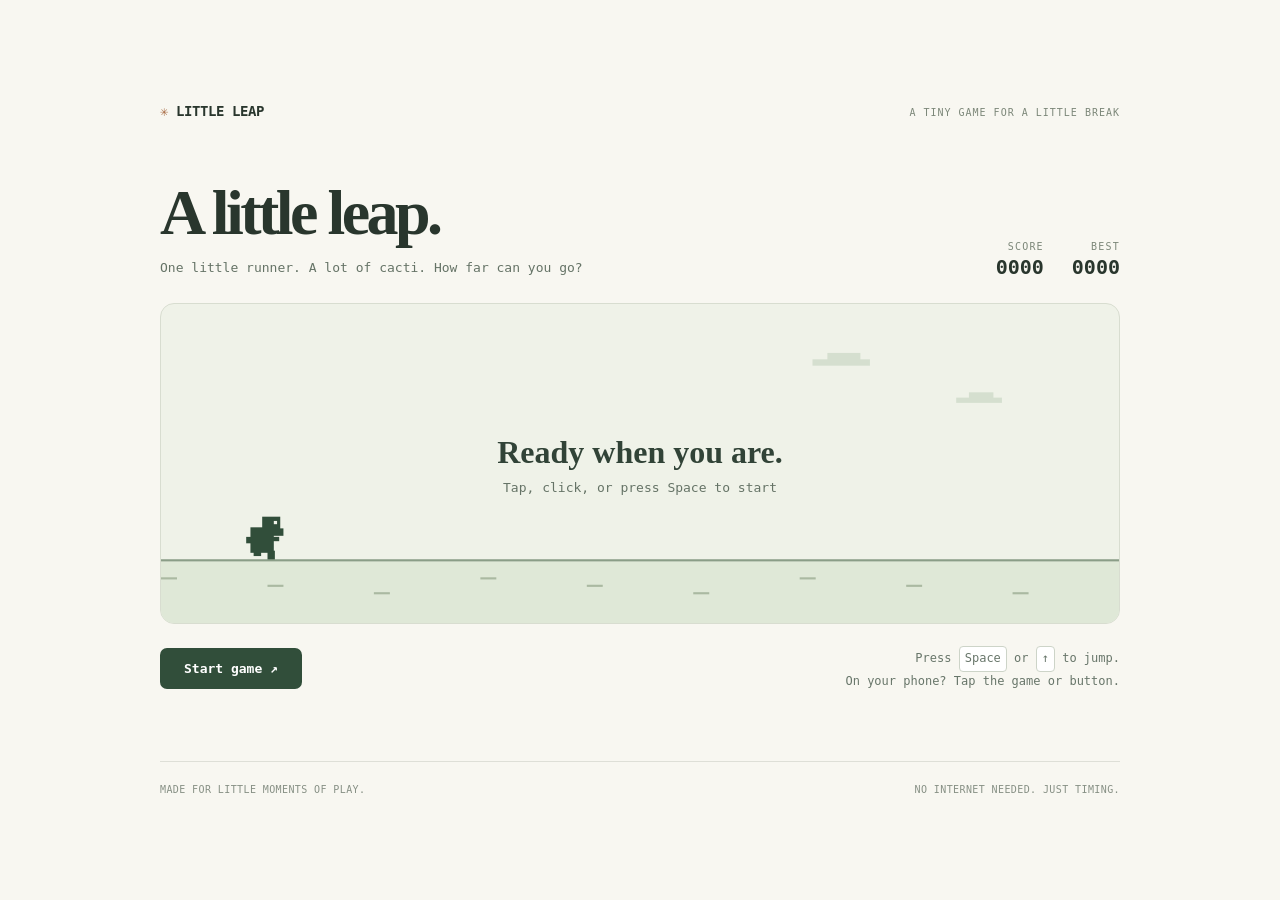
==== index.html @ 5d0e6651 "Add simple jumping game" ====
<!doctype html>
<html lang="en">
<head>
  <meta charset="utf-8">
  <meta name="viewport" content="width=device-width, initial-scale=1">
  <meta name="theme-color" content="#f8f7f1">
  <meta name="description" content="A little endless jumping game. Hop over the cacti and see how far you can go.">
  <title>Little Leap — a tiny jumping game</title>
  <style>
    :root { color-scheme: light; font-family: ui-monospace, SFMono-Regular, Menlo, Consolas, monospace; color: #29362d; background: #f8f7f1; }
    * { box-sizing: border-box; }
    body { min-height: 100vh; margin: 0; display: grid; place-items: center; padding: 28px 20px; }
    main { width: min(100%, 960px); }
    header { display: flex; align-items: baseline; justify-content: space-between; gap: 15px; margin-bottom: 60px; }
    .brand { margin: 0; font-size: 14px; font-weight: 800; letter-spacing: -.03em; }
    .brand span { color: #a86b44; }
    .edition { margin: 0; color: #7c8779; font-size: 10px; letter-spacing: .1em; text-transform: uppercase; }
    .heading { display: flex; justify-content: space-between; align-items: end; gap: 24px; margin-bottom: 24px; }
    h1 { margin: 0; font: bold clamp(38px, 7vw, 64px)/1.05 Georgia, serif; letter-spacing: -.055em; }
    .subtitle { margin: 12px 0 0; color: #657366; font-size: 13px; line-height: 1.6; }
    .scores { display: flex; gap: 28px; flex-shrink: 0; text-align: right; }
    .scores span { display: block; color: #7c8779; font-size: 10px; letter-spacing: .12em; }
    .scores strong { display: block; margin-top: 3px; font-size: 20px; font-variant-numeric: tabular-nums; }
    .game { position: relative; overflow: hidden; border: 1px solid #d8ddd0; border-radius: 14px; background: #eff2e8; }
    canvas { display: block; width: 100%; height: auto; touch-action: manipulation; cursor: pointer; }
    .overlay { position: absolute; inset: 0; display: flex; flex-direction: column; align-items: center; justify-content: center; padding: 16px; text-align: center; pointer-events: none; }
    .overlay[hidden] { display: none; }
    .overlay-title { margin: 0; color: #314337; font: bold clamp(22px, 4vw, 32px)/1.2 Georgia, serif; }
    .overlay-hint { margin: 8px 0 0; color: #657366; font-size: clamp(10px, 1.5vw, 13px); }
    .controls { display: flex; justify-content: space-between; align-items: center; gap: 20px; margin-top: 22px; }
    button { padding: 13px 24px; border: 0; border-radius: 7px; background: #314e3a; color: #fff; font: bold 13px ui-monospace, SFMono-Regular, Menlo, monospace; cursor: pointer; }
    button:hover { background: #456b4f; }
    button:focus-visible { outline: 3px solid #b97d4c; outline-offset: 4px; }
    .instructions { margin: 0; color: #68766a; font-size: 12px; line-height: 1.6; text-align: right; }
    kbd { display: inline-block; padding: 2px 5px; border: 1px solid #cdd4c8; border-radius: 4px; background: #fff; font: inherit; }
    footer { display: flex; justify-content: space-between; gap: 16px; margin-top: 70px; padding-top: 20px; border-top: 1px solid #dedfd7; color: #879085; font-size: 10px; line-height: 1.5; letter-spacing: .04em; }
    .sr-only { position: absolute; width: 1px; height: 1px; padding: 0; margin: -1px; overflow: hidden; clip-path: inset(50%); white-space: nowrap; border: 0; }
    @media (max-width: 600px) {
      header { margin-bottom: 45px; }
      .heading { align-items: flex-start; flex-direction: column; gap: 20px; }
      .scores { text-align: left; gap: 35px; }
      .scores strong { font-size: 17px; }
      .controls { align-items: flex-start; flex-direction: column; }
      .instructions { text-align: left; }
      footer { margin-top: 50px; }
    }
  </style>
</head>
<body>
  <main>
    <header><p class="brand"><span>✳</span> LITTLE LEAP</p><p class="edition">A tiny game for a little break</p></header>
    <section aria-labelledby="title">
      <div class="heading">
        <div><h1 id="title">A little leap.</h1><p class="subtitle">One little runner. A lot of cacti. How far can you go?</p></div>
        <div class="scores" aria-label="Scores"><div><span>SCORE</span><strong id="score">0000</strong></div><div><span>BEST</span><strong id="best">0000</strong></div></div>
      </div>
      <div class="game">
        <canvas id="game" width="900" height="300" aria-label="A runner jumps over cacti in a desert. Use the Jump button or press Space to play."></canvas>
        <div class="overlay" id="overlay" aria-hidden="true"><p class="overlay-title" id="overlay-title">Ready when you are.</p><p class="overlay-hint" id="overlay-hint">Tap, click, or press Space to start</p></div>
      </div>
      <div class="controls"><button id="jump" type="button">Start game ↗</button><p class="instructions">Press <kbd>Space</kbd> or <kbd>↑</kbd> to jump.<br>On your phone? Tap the game or button.</p></div>
      <p class="sr-only" id="announcement" aria-live="polite"></p>
      <noscript>Turn on JavaScript to play Little Leap.</noscript>
    </section>
    <footer><span>MADE FOR LITTLE MOMENTS OF PLAY.</span><span>NO INTERNET NEEDED. JUST TIMING.</span></footer>
  </main>
  <script>
    const canvas = document.getElementById('game');
    const ctx = canvas.getContext('2d');
    const overlay = document.getElementById('overlay');
    const overlayTitle = document.getElementById('overlay-title');
    const overlayHint = document.getElementById('overlay-hint');
    const scoreLabel = document.getElementById('score');
    const bestLabel = document.getElementById('best');
    const button = document.getElementById('jump');
    const announcement = document.getElementById('announcement');
    const ground = 240;
    const runner = { x: 80, y: ground - 40, width: 32, height: 40, velocity: 0 };
    let obstacles = [];
    let state = 'ready';
    let score = 0;
    let best = 0;
    let speed = 270;
    let distanceToNext = 430;
    let lastTime = 0;
    let frameId = null;
    let runTime = 0;

    function number(value) { return String(Math.floor(value)).padStart(4, '0'); }
    function updateScores() {
      scoreLabel.textContent = number(score);
      bestLabel.textContent = number(best);
    }
    function draw() {
      ctx.clearRect(0, 0, canvas.width, canvas.height);
      ctx.fillStyle = '#dfe8d7';
      ctx.fillRect(0, ground + 1, canvas.width, 60);
      ctx.strokeStyle = '#8a9d87';
      ctx.lineWidth = 2;
      ctx.beginPath(); ctx.moveTo(0, ground + 1); ctx.lineTo(canvas.width, ground + 1); ctx.stroke();
      ctx.fillStyle = '#d5dfcf';
      ctx.fillRect(canvas.width * .68, 52, 54, 6); ctx.fillRect(canvas.width * .68 + 14, 46, 31, 6);
      ctx.fillRect(canvas.width * .83, 88, 43, 5); ctx.fillRect(canvas.width * .83 + 12, 83, 23, 5);
      ctx.fillStyle = '#aab9a1';
      for (let i = 0; i < 12; i++) {
        const x = ((i * 100 - runTime * speed * .35) % canvas.width + canvas.width) % canvas.width;
        ctx.fillRect(x, ground + 17 + (i % 3) * 7, 15, 2);
      }
      ctx.fillStyle = '#314e3a';
      for (const cactus of obstacles) {
        const x = cactus.x, top = ground - cactus.height;
        ctx.fillRect(x + 8, top, 12, cactus.height);
        ctx.fillRect(x + 3, top + 14, 5, 15);
        ctx.fillRect(x + 3, top + 24, 9, 5);
        ctx.fillRect(x + 20, top + 9, 5, 19);
        ctx.fillRect(x + 16, top + 23, 9, 5);
      }
      const x = runner.x, y = runner.y;
      ctx.fillStyle = '#314e3a';
      ctx.fillRect(x + 4, y + 10, 22, 24);  // body
      ctx.fillRect(x + 15, y, 17, 18);       // head
      ctx.fillRect(x + 27, y + 11, 8, 7);    // snout
      ctx.fillRect(x, y + 19, 8, 6);         // tail
      ctx.fillRect(x + 23, y + 19, 8, 4);    // little arm
      const stride = state === 'playing' && runner.y >= ground - runner.height && Math.floor(runTime * 9) % 2;
      ctx.fillRect(x + 7, y + 32, 7, stride ? 8 : 5);
      ctx.fillRect(x + 20, y + 32, 7, stride ? 5 : 8);
      ctx.fillStyle = '#eff2e8';
      ctx.fillRect(x + 26, y + 4, 3, 3);
    }
    function start() {
      obstacles = [];
      runner.y = ground - runner.height;
      runner.velocity = 0;
      score = 0;
      speed = 270;
      distanceToNext = 430;
      runTime = 0;
      lastTime = 0;
      state = 'playing';
      overlay.hidden = true;
      button.textContent = 'Jump ↑';
      announcement.textContent = 'Game started. Jump over the cacti.';
      updateScores();
      if (frameId === null) frameId = requestAnimationFrame(frame);
    }
    function act() {
      if (state !== 'playing') { start(); return; }
      if (runner.y >= ground - runner.height) runner.velocity = -650;
    }
    function endGame() {
      state = 'over';
      best = Math.max(best, Math.floor(score));
      updateScores();
      overlayTitle.textContent = 'A prickly situation.';
      overlayHint.textContent = 'Tap, click, or press Space to try again';
      overlay.hidden = false;
      button.textContent = 'Play again ↗';
      announcement.textContent = `Game over. Score ${Math.floor(score)}. Best ${best}.`;
    }
    function update(dt) {
      runTime += dt;
      score += dt * 10;
      speed = Math.min(430, 270 + score * .65);
      runner.velocity += 1750 * dt;
      runner.y = Math.min(ground - runner.height, runner.y + runner.velocity * dt);
      if (runner.y >= ground - runner.height) runner.velocity = 0;
      distanceToNext -= speed * dt;
      if (distanceToNext <= 0) {
        obstacles.push({ x: canvas.width + 10, height: 32 + Math.random() * 19 });
        distanceToNext = 330 + Math.random() * 220 + (speed - 270) * .6;
      }
      for (const cactus of obstacles) cactus.x -= speed * dt;
      obstacles = obstacles.filter(cactus => cactus.x + 25 > 0);
      for (const cactus of obstacles) {
        if (runner.x + 27 > cactus.x + 4 && runner.x + 5 < cactus.x + 23 && runner.y + runner.height > ground - cactus.height + 3) {
          endGame();
          break;
        }
      }
      updateScores();
    }
    function frame(time) {
      frameId = null;
      if (state !== 'playing' || document.hidden) return;
      const dt = lastTime ? Math.min((time - lastTime) / 1000, .033) : 0;
      lastTime = time;
      update(dt);
      draw();
      if (state === 'playing') frameId = requestAnimationFrame(frame);
    }
    button.addEventListener('click', act);
    canvas.addEventListener('pointerdown', event => { if (event.isPrimary !== false) act(); });
    document.addEventListener('keydown', event => {
      if ((event.code === 'Space' || event.code === 'ArrowUp') && !event.repeat) {
        event.preventDefault();
        act();
      }
    });
    document.addEventListener('visibilitychange', () => {
      if (document.hidden) {
        if (frameId !== null) cancelAnimationFrame(frameId);
        frameId = null;
        lastTime = 0;
      } else if (state === 'playing' && frameId === null) {
        frameId = requestAnimationFrame(frame);
      }
    });
    function resize() {
      canvas.width = window.innerWidth <= 600 ? 600 : 900;
      draw();
    }
    window.addEventListener('resize', resize);
    resize();
    updateScores();
  </script>
</body>
</html>
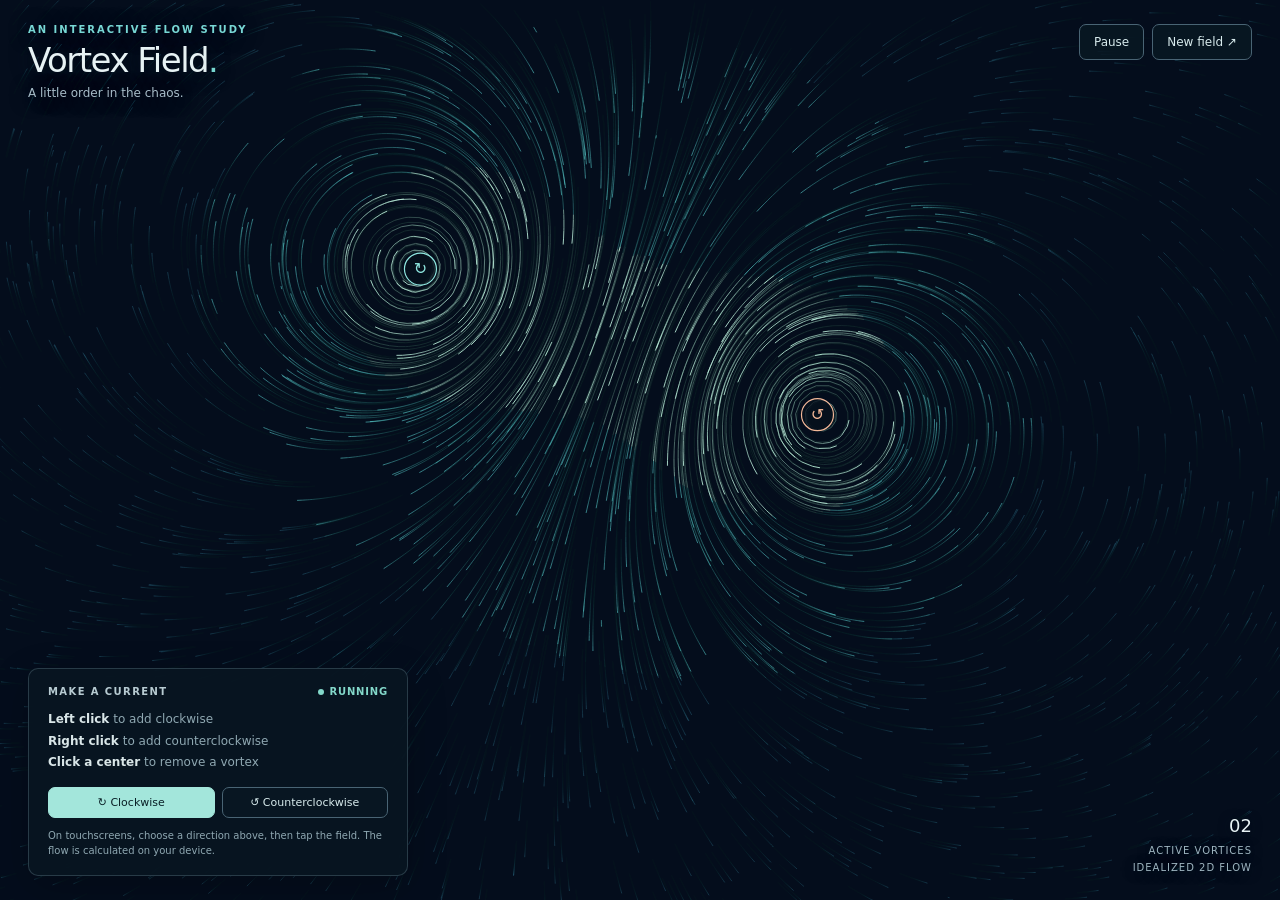
==== commit ff73f307: "Add interactive vortex flow" ====
--- a/index.html
+++ b/index.html
@@ -2,217 +2,288 @@
 <html lang="en">
 <head>
   <meta charset="utf-8">
-  <meta name="viewport" content="width=device-width, initial-scale=1">
-  <meta name="theme-color" content="#f8f7f1">
-  <meta name="description" content="A little endless jumping game. Hop over the cacti and see how far you can go.">
-  <title>Little Leap — a tiny jumping game</title>
+  <meta name="viewport" content="width=device-width, initial-scale=1, viewport-fit=cover">
+  <meta name="theme-color" content="#07111d">
+  <meta name="description" content="An interactive, locally computed vortex flow field. Add and remove vortices and watch the currents change.">
+  <title>Vortex Field — an interactive flow study</title>
   <style>
-    :root { color-scheme: light; font-family: ui-monospace, SFMono-Regular, Menlo, Consolas, monospace; color: #29362d; background: #f8f7f1; }
+    :root { color-scheme: dark; font-family: Inter, ui-sans-serif, system-ui, -apple-system, BlinkMacSystemFont, "Segoe UI", sans-serif; color: #e7f2f4; background: #07111d; }
     * { box-sizing: border-box; }
-    body { min-height: 100vh; margin: 0; display: grid; place-items: center; padding: 28px 20px; }
-    main { width: min(100%, 960px); }
-    header { display: flex; align-items: baseline; justify-content: space-between; gap: 15px; margin-bottom: 60px; }
-    .brand { margin: 0; font-size: 14px; font-weight: 800; letter-spacing: -.03em; }
-    .brand span { color: #a86b44; }
-    .edition { margin: 0; color: #7c8779; font-size: 10px; letter-spacing: .1em; text-transform: uppercase; }
-    .heading { display: flex; justify-content: space-between; align-items: end; gap: 24px; margin-bottom: 24px; }
-    h1 { margin: 0; font: bold clamp(38px, 7vw, 64px)/1.05 Georgia, serif; letter-spacing: -.055em; }
-    .subtitle { margin: 12px 0 0; color: #657366; font-size: 13px; line-height: 1.6; }
-    .scores { display: flex; gap: 28px; flex-shrink: 0; text-align: right; }
-    .scores span { display: block; color: #7c8779; font-size: 10px; letter-spacing: .12em; }
-    .scores strong { display: block; margin-top: 3px; font-size: 20px; font-variant-numeric: tabular-nums; }
-    .game { position: relative; overflow: hidden; border: 1px solid #d8ddd0; border-radius: 14px; background: #eff2e8; }
-    canvas { display: block; width: 100%; height: auto; touch-action: manipulation; cursor: pointer; }
-    .overlay { position: absolute; inset: 0; display: flex; flex-direction: column; align-items: center; justify-content: center; padding: 16px; text-align: center; pointer-events: none; }
-    .overlay[hidden] { display: none; }
-    .overlay-title { margin: 0; color: #314337; font: bold clamp(22px, 4vw, 32px)/1.2 Georgia, serif; }
-    .overlay-hint { margin: 8px 0 0; color: #657366; font-size: clamp(10px, 1.5vw, 13px); }
-    .controls { display: flex; justify-content: space-between; align-items: center; gap: 20px; margin-top: 22px; }
-    button { padding: 13px 24px; border: 0; border-radius: 7px; background: #314e3a; color: #fff; font: bold 13px ui-monospace, SFMono-Regular, Menlo, monospace; cursor: pointer; }
-    button:hover { background: #456b4f; }
-    button:focus-visible { outline: 3px solid #b97d4c; outline-offset: 4px; }
-    .instructions { margin: 0; color: #68766a; font-size: 12px; line-height: 1.6; text-align: right; }
-    kbd { display: inline-block; padding: 2px 5px; border: 1px solid #cdd4c8; border-radius: 4px; background: #fff; font: inherit; }
-    footer { display: flex; justify-content: space-between; gap: 16px; margin-top: 70px; padding-top: 20px; border-top: 1px solid #dedfd7; color: #879085; font-size: 10px; line-height: 1.5; letter-spacing: .04em; }
+    html, body { margin: 0; width: 100%; height: 100%; overflow: hidden; }
+    body { background: #07111d; }
+    canvas { position: fixed; inset: 0; display: block; width: 100%; height: 100%; }
+    #flow { touch-action: manipulation; cursor: crosshair; }
+    #markers { pointer-events: none; }
+    .interface { position: fixed; inset: 0; pointer-events: none; display: flex; flex-direction: column; justify-content: space-between; padding: max(24px, env(safe-area-inset-top)) max(28px, env(safe-area-inset-right)) max(24px, env(safe-area-inset-bottom)) max(28px, env(safe-area-inset-left)); }
+    .top { display: flex; justify-content: space-between; align-items: flex-start; gap: 18px; }
+    .identity, .controls, .panel { pointer-events: auto; }
+    .identity { text-shadow: 0 2px 20px #07111d; }
+    .kicker { margin: 0 0 8px; color: #78d8d5; font-size: 10px; font-weight: 700; letter-spacing: .2em; text-transform: uppercase; }
+    h1 { margin: 0; font-size: clamp(23px, 3.4vw, 34px); font-weight: 500; letter-spacing: -.045em; line-height: 1; }
+    .subtitle { margin: 9px 0 0; color: #a7bdc9; font-size: 12px; }
+    .controls { display: flex; gap: 8px; }
+    button { color: #d8ebed; border: 1px solid #496474; background: rgba(9, 23, 35, .88); font: inherit; font-size: 12px; border-radius: 7px; padding: 10px 14px; cursor: pointer; }
+    button:hover { background: #1b3544; border-color: #8bbcc5; }
+    button:focus-visible { outline: 2px solid #9ef4ec; outline-offset: 3px; }
+    .bottom { display: flex; justify-content: space-between; align-items: flex-end; gap: 20px; }
+    .panel { max-width: 380px; padding: 17px 19px; border: 1px solid rgba(146, 184, 198, .24); border-radius: 10px; background: rgba(8, 22, 33, .88); box-shadow: 0 12px 40px #0003; backdrop-filter: blur(12px); }
+    .panel-title { display: flex; justify-content: space-between; gap: 20px; margin: 0 0 12px; color: #b7cbd2; font-size: 10px; font-weight: 700; letter-spacing: .14em; text-transform: uppercase; }
+    .live { display: inline-flex; align-items: center; gap: 6px; color: #83d8ca; letter-spacing: .08em; }
+    .live::before { content: ''; width: 6px; height: 6px; border-radius: 50%; background: currentColor; }
+    .instructions { margin: 0; color: #d9e6e8; font-size: 12px; line-height: 1.8; }
+    .instructions span { color: #8fa8b2; }
+    .directions { display: flex; gap: 7px; margin-top: 13px; }
+    .directions button { flex: 1; padding: 8px 9px; font-size: 11px; }
+    .directions button[aria-pressed="true"] { color: #0a2027; background: #a3e6db; border-color: #a3e6db; }
+    .hint { margin: 10px 0 0; color: #8fa8b2; font-size: 10px; line-height: 1.5; }
+    .stats { text-align: right; color: #9eb5c0; text-shadow: 0 2px 12px #07111d; font-size: 10px; line-height: 1.7; letter-spacing: .1em; text-transform: uppercase; }
+    .stats strong { display: block; color: #e7f2f4; font-size: 18px; letter-spacing: 0; font-weight: 500; }
     .sr-only { position: absolute; width: 1px; height: 1px; padding: 0; margin: -1px; overflow: hidden; clip-path: inset(50%); white-space: nowrap; border: 0; }
     @media (max-width: 600px) {
-      header { margin-bottom: 45px; }
-      .heading { align-items: flex-start; flex-direction: column; gap: 20px; }
-      .scores { text-align: left; gap: 35px; }
-      .scores strong { font-size: 17px; }
-      .controls { align-items: flex-start; flex-direction: column; }
-      .instructions { text-align: left; }
-      footer { margin-top: 50px; }
+      .interface { padding: max(18px, env(safe-area-inset-top)) 16px max(16px, env(safe-area-inset-bottom)); }
+      .kicker { font-size: 9px; margin-bottom: 6px; }
+      h1 { font-size: 23px; }
+      .subtitle { font-size: 11px; }
+      .controls { gap: 5px; }
+      .controls button { padding: 9px 10px; font-size: 11px; }
+      .bottom { gap: 8px; }
+      .panel { padding: 12px 13px; max-width: min(340px, calc(100vw - 32px)); }
+      .panel-title { margin-bottom: 6px; }
+      .instructions { font-size: 11px; line-height: 1.65; }
+      .directions { margin-top: 8px; }
+      .hint { margin-top: 7px; }
+      .stats { display: none; }
     }
   </style>
 </head>
 <body>
-  <main>
-    <header><p class="brand"><span>✳</span> LITTLE LEAP</p><p class="edition">A tiny game for a little break</p></header>
-    <section aria-labelledby="title">
-      <div class="heading">
-        <div><h1 id="title">A little leap.</h1><p class="subtitle">One little runner. A lot of cacti. How far can you go?</p></div>
-        <div class="scores" aria-label="Scores"><div><span>SCORE</span><strong id="score">0000</strong></div><div><span>BEST</span><strong id="best">0000</strong></div></div>
-      </div>
-      <div class="game">
-        <canvas id="game" width="900" height="300" aria-label="A runner jumps over cacti in a desert. Use the Jump button or press Space to play."></canvas>
-        <div class="overlay" id="overlay" aria-hidden="true"><p class="overlay-title" id="overlay-title">Ready when you are.</p><p class="overlay-hint" id="overlay-hint">Tap, click, or press Space to start</p></div>
-      </div>
-      <div class="controls"><button id="jump" type="button">Start game ↗</button><p class="instructions">Press <kbd>Space</kbd> or <kbd>↑</kbd> to jump.<br>On your phone? Tap the game or button.</p></div>
-      <p class="sr-only" id="announcement" aria-live="polite"></p>
-      <noscript>Turn on JavaScript to play Little Leap.</noscript>
-    </section>
-    <footer><span>MADE FOR LITTLE MOMENTS OF PLAY.</span><span>NO INTERNET NEEDED. JUST TIMING.</span></footer>
-  </main>
+  <canvas id="flow" aria-label="Animated fluid flow. Click or tap the field to add a vortex, or click a vortex center to remove it."></canvas>
+  <canvas id="markers" aria-hidden="true"></canvas>
+  <div class="interface">
+    <header class="top">
+      <div class="identity"><p class="kicker">An interactive flow study</p><h1>Vortex Field<span style="color:#76d6cf">.</span></h1><p class="subtitle">A little order in the chaos.</p></div>
+      <div class="controls"><button id="pause" type="button" aria-pressed="false">Pause</button><button id="reset" type="button">New field ↗</button></div>
+    </header>
+    <div class="bottom">
+      <section class="panel" aria-label="Simulation controls and instructions">
+        <p class="panel-title"><span>Make a current</span><span class="live" id="state-label">Running</span></p>
+        <p class="instructions"><strong>Left click</strong> <span>to add clockwise</span><br><strong>Right click</strong> <span>to add counterclockwise</span><br><strong>Click a center</strong> <span>to remove a vortex</span></p>
+        <div class="directions" role="group" aria-label="Direction for touchscreen taps"><button type="button" id="clockwise" aria-pressed="true">↻ Clockwise</button><button type="button" id="counterclockwise" aria-pressed="false">↺ Counterclockwise</button></div>
+        <p class="hint">On touchscreens, choose a direction above, then tap the field. The flow is calculated on your device.</p>
+      </section>
+      <div class="stats" aria-hidden="true"><strong id="count">02</strong> active vortices<br>idealized 2D flow</div>
+    </div>
+  </div>
+  <p class="sr-only" id="announcement" aria-live="polite"></p>
   <script>
-    const canvas = document.getElementById('game');
-    const ctx = canvas.getContext('2d');
-    const overlay = document.getElementById('overlay');
-    const overlayTitle = document.getElementById('overlay-title');
-    const overlayHint = document.getElementById('overlay-hint');
-    const scoreLabel = document.getElementById('score');
-    const bestLabel = document.getElementById('best');
-    const button = document.getElementById('jump');
+    const canvas = document.getElementById('flow');
+    const ctx = canvas.getContext('2d', { alpha: false });
+    const markers = document.getElementById('markers');
+    const markerCtx = markers.getContext('2d');
+    const pauseButton = document.getElementById('pause');
+    const resetButton = document.getElementById('reset');
+    const clockwiseButton = document.getElementById('clockwise');
+    const counterButton = document.getElementById('counterclockwise');
+    const count = document.getElementById('count');
+    const stateLabel = document.getElementById('state-label');
     const announcement = document.getElementById('announcement');
-    const ground = 240;
-    const runner = { x: 80, y: ground - 40, width: 32, height: 40, velocity: 0 };
-    let obstacles = [];
-    let state = 'ready';
-    let score = 0;
-    let best = 0;
-    let speed = 270;
-    let distanceToNext = 430;
-    let lastTime = 0;
-    let frameId = null;
-    let runTime = 0;
+    const motionPreference = window.matchMedia('(prefers-reduced-motion: reduce)');
+    const MAX_VORTICES = 24;
+    const CORE = 38;
+    const STRENGTH = 19000;
+    let width = 0, height = 0, pixelRatio = 1;
+    let vortices = [], particles = [];
+    let selectedDirection = 1;
+    let running = !motionPreference.matches;
+    let frameId = null, previousTime = 0;
 
-    function number(value) { return String(Math.floor(value)).padStart(4, '0'); }
-    function updateScores() {
-      scoreLabel.textContent = number(score);
-      bestLabel.textContent = number(best);
-    }
-    function draw() {
-      ctx.clearRect(0, 0, canvas.width, canvas.height);
-      ctx.fillStyle = '#dfe8d7';
-      ctx.fillRect(0, ground + 1, canvas.width, 60);
-      ctx.strokeStyle = '#8a9d87';
-      ctx.lineWidth = 2;
-      ctx.beginPath(); ctx.moveTo(0, ground + 1); ctx.lineTo(canvas.width, ground + 1); ctx.stroke();
-      ctx.fillStyle = '#d5dfcf';
-      ctx.fillRect(canvas.width * .68, 52, 54, 6); ctx.fillRect(canvas.width * .68 + 14, 46, 31, 6);
-      ctx.fillRect(canvas.width * .83, 88, 43, 5); ctx.fillRect(canvas.width * .83 + 12, 83, 23, 5);
-      ctx.fillStyle = '#aab9a1';
-      for (let i = 0; i < 12; i++) {
-        const x = ((i * 100 - runTime * speed * .35) % canvas.width + canvas.width) % canvas.width;
-        ctx.fillRect(x, ground + 17 + (i % 3) * 7, 15, 2);
-      }
-      ctx.fillStyle = '#314e3a';
-      for (const cactus of obstacles) {
-        const x = cactus.x, top = ground - cactus.height;
-        ctx.fillRect(x + 8, top, 12, cactus.height);
-        ctx.fillRect(x + 3, top + 14, 5, 15);
-        ctx.fillRect(x + 3, top + 24, 9, 5);
-        ctx.fillRect(x + 20, top + 9, 5, 19);
-        ctx.fillRect(x + 16, top + 23, 9, 5);
-      }
-      const x = runner.x, y = runner.y;
-      ctx.fillStyle = '#314e3a';
-      ctx.fillRect(x + 4, y + 10, 22, 24);  // body
-      ctx.fillRect(x + 15, y, 17, 18);       // head
-      ctx.fillRect(x + 27, y + 11, 8, 7);    // snout
-      ctx.fillRect(x, y + 19, 8, 6);         // tail
-      ctx.fillRect(x + 23, y + 19, 8, 4);    // little arm
-      const stride = state === 'playing' && runner.y >= ground - runner.height && Math.floor(runTime * 9) % 2;
-      ctx.fillRect(x + 7, y + 32, 7, stride ? 8 : 5);
-      ctx.fillRect(x + 20, y + 32, 7, stride ? 5 : 8);
-      ctx.fillStyle = '#eff2e8';
-      ctx.fillRect(x + 26, y + 4, 3, 3);
-    }
-    function start() {
-      obstacles = [];
-      runner.y = ground - runner.height;
-      runner.velocity = 0;
-      score = 0;
-      speed = 270;
-      distanceToNext = 430;
-      runTime = 0;
-      lastTime = 0;
-      state = 'playing';
-      overlay.hidden = true;
-      button.textContent = 'Jump ↑';
-      announcement.textContent = 'Game started. Jump over the cacti.';
-      updateScores();
-      if (frameId === null) frameId = requestAnimationFrame(frame);
-    }
-    function act() {
-      if (state !== 'playing') { start(); return; }
-      if (runner.y >= ground - runner.height) runner.velocity = -650;
-    }
-    function endGame() {
-      state = 'over';
-      best = Math.max(best, Math.floor(score));
-      updateScores();
-      overlayTitle.textContent = 'A prickly situation.';
-      overlayHint.textContent = 'Tap, click, or press Space to try again';
-      overlay.hidden = false;
-      button.textContent = 'Play again ↗';
-      announcement.textContent = `Game over. Score ${Math.floor(score)}. Best ${best}.`;
-    }
-    function update(dt) {
-      runTime += dt;
-      score += dt * 10;
-      speed = Math.min(430, 270 + score * .65);
-      runner.velocity += 1750 * dt;
-      runner.y = Math.min(ground - runner.height, runner.y + runner.velocity * dt);
-      if (runner.y >= ground - runner.height) runner.velocity = 0;
-      distanceToNext -= speed * dt;
-      if (distanceToNext <= 0) {
-        obstacles.push({ x: canvas.width + 10, height: 32 + Math.random() * 19 });
-        distanceToNext = 330 + Math.random() * 220 + (speed - 270) * .6;
-      }
-      for (const cactus of obstacles) cactus.x -= speed * dt;
-      obstacles = obstacles.filter(cactus => cactus.x + 25 > 0);
-      for (const cactus of obstacles) {
-        if (runner.x + 27 > cactus.x + 4 && runner.x + 5 < cactus.x + 23 && runner.y + runner.height > ground - cactus.height + 3) {
-          endGame();
-          break;
-        }
-      }
-      updateScores();
-    }
-    function frame(time) {
+    function randomParticle() {
+      return { x: Math.random() * width, y: Math.random() * height, age: Math.random() * 9 + 2 };
+    }
+    function field(x, y) {
+      let vx = 0, vy = 0;
+      for (const vortex of vortices) {
+        const dx = x - vortex.x, dy = y - vortex.y;
+        const factor = vortex.direction * STRENGTH / (dx * dx + dy * dy + CORE * CORE);
+        vx -= dy * factor;
+        vy += dx * factor;
+      }
+      return { x: vx, y: vy };
+    }
+    function background() {
+      ctx.fillStyle = '#07111d';
+      ctx.fillRect(0, 0, width, height);
+    }
+    function updateCount() {
+      count.textContent = String(vortices.length).padStart(2, '0');
+    }
+    function drawMarkers() {
+      markerCtx.clearRect(0, 0, width, height);
+      markerCtx.font = '16px system-ui, sans-serif';
+      markerCtx.textAlign = 'center';
+      markerCtx.textBaseline = 'middle';
+      for (const vortex of vortices) {
+        const color = vortex.direction === 1 ? '#8ee6df' : '#f3b898';
+        markerCtx.beginPath();
+        markerCtx.arc(vortex.x, vortex.y, 16, 0, Math.PI * 2);
+        markerCtx.fillStyle = 'rgba(7, 17, 29, .84)';
+        markerCtx.fill();
+        markerCtx.strokeStyle = color;
+        markerCtx.lineWidth = 1.2;
+        markerCtx.stroke();
+        markerCtx.fillStyle = color;
+        markerCtx.fillText(vortex.direction === 1 ? '↻' : '↺', vortex.x, vortex.y + 1);
+      }
+      updateCount();
+    }
+    function randomize() {
+      // Keep the starting pair separated, including on narrow screens.
+      const xMargin = Math.min(width * .18, 160);
+      const yMargin = Math.min(height * .24, 180);
+      const spanX = Math.max(0, width - 2 * xMargin);
+      const spanY = Math.max(0, height - 2 * yMargin);
+      const firstX = xMargin + spanX * (.12 + Math.random() * .26);
+      const secondX = xMargin + spanX * (.62 + Math.random() * .26);
+      vortices = [
+        { x: firstX, y: yMargin + Math.random() * spanY, direction: 1 },
+        { x: secondX, y: yMargin + Math.random() * spanY, direction: -1 }
+      ];
+      particles = Array.from({ length: particleCount() }, randomParticle);
+      background();
+      drawMarkers();
+      announcement.textContent = 'New field created with two vortices.';
+      if (!running) drawStill();
+    }
+    function particleCount() {
+      return Math.max(450, Math.min(1800, Math.round(width * height / 600)));
+    }
+    function resize() {
+      const oldWidth = width, oldHeight = height;
+      width = window.innerWidth;
+      height = window.innerHeight;
+      pixelRatio = Math.min(window.devicePixelRatio || 1, 1.5);
+      for (const layer of [canvas, markers]) {
+        layer.width = Math.round(width * pixelRatio);
+        layer.height = Math.round(height * pixelRatio);
+      }
+      ctx.setTransform(pixelRatio, 0, 0, pixelRatio, 0, 0);
+      markerCtx.setTransform(pixelRatio, 0, 0, pixelRatio, 0, 0);
+      if (oldWidth && oldHeight) {
+        for (const vortex of vortices) { vortex.x *= width / oldWidth; vortex.y *= height / oldHeight; }
+        particles = Array.from({ length: particleCount() }, randomParticle);
+        background();
+        drawMarkers();
+        if (!running) drawStill();
+      } else randomize();
+    }
+    function drawStill() {
+      // Show a field even when reduced motion starts the simulation paused.
+      const spacing = Math.max(18, Math.sqrt(width * height / 1800));
+      ctx.lineWidth = 1;
+      ctx.strokeStyle = 'rgba(124, 213, 211, .55)';
+      ctx.beginPath();
+      for (let y = spacing / 2; y < height; y += spacing) {
+        for (let x = spacing / 2; x < width; x += spacing) {
+          const velocity = field(x, y);
+          const magnitude = Math.hypot(velocity.x, velocity.y);
+          if (magnitude < 1) continue;
+          const length = Math.min(10, magnitude / 8);
+          ctx.moveTo(x, y);
+          ctx.lineTo(x + velocity.x / magnitude * length, y + velocity.y / magnitude * length);
+        }
+      }
+      ctx.stroke();
+    }
+    function paint(dt) {
+      ctx.fillStyle = `rgba(7, 17, 29, ${1 - Math.exp(-2.6 * dt)})`;
+      ctx.fillRect(0, 0, width, height);
+      // Batch tracer strokes by speed to keep the field smooth on phones.
+      const paths = [[], [], []];
+      for (const p of particles) {
+        const first = field(p.x, p.y);
+        const midpoint = field(p.x + first.x * dt * .5, p.y + first.y * dt * .5);
+        const nx = p.x + midpoint.x * dt, ny = p.y + midpoint.y * dt;
+        p.age -= dt;
+        if (nx < -5 || nx > width + 5 || ny < -5 || ny > height + 5 || p.age <= 0) {
+          Object.assign(p, randomParticle());
+          continue;
+        }
+        const velocity = Math.hypot(midpoint.x, midpoint.y);
+        if (velocity > 1) {
+          const bucket = velocity > 150 ? 2 : velocity > 55 ? 1 : 0;
+          paths[bucket].push(p.x, p.y, nx, ny);
+        }
+        p.x = nx; p.y = ny;
+      }
+      const colors = ['rgba(62, 151, 178, .32)', 'rgba(94, 215, 214, .57)', 'rgba(191, 243, 222, .85)'];
+      ctx.lineWidth = 1;
+      for (let i = 0; i < paths.length; i++) {
+        ctx.beginPath();
+        for (let j = 0; j < paths[i].length; j += 4) {
+          ctx.moveTo(paths[i][j], paths[i][j + 1]);
+          ctx.lineTo(paths[i][j + 2], paths[i][j + 3]);
+        }
+        ctx.strokeStyle = colors[i];
+        ctx.stroke();
+      }
+    }
+    function animate(time) {
       frameId = null;
-      if (state !== 'playing' || document.hidden) return;
-      const dt = lastTime ? Math.min((time - lastTime) / 1000, .033) : 0;
-      lastTime = time;
-      update(dt);
-      draw();
-      if (state === 'playing') frameId = requestAnimationFrame(frame);
-    }
-    button.addEventListener('click', act);
-    canvas.addEventListener('pointerdown', event => { if (event.isPrimary !== false) act(); });
-    document.addEventListener('keydown', event => {
-      if ((event.code === 'Space' || event.code === 'ArrowUp') && !event.repeat) {
-        event.preventDefault();
-        act();
-      }
+      if (!running || document.hidden) return;
+      const dt = previousTime ? Math.min((time - previousTime) / 1000, .05) : 1 / 60;
+      previousTime = time;
+      paint(dt);
+      frameId = requestAnimationFrame(animate);
+    }
+    function syncAnimation() {
+      if (frameId !== null) cancelAnimationFrame(frameId);
+      frameId = null;
+      previousTime = 0;
+      pauseButton.textContent = running ? 'Pause' : 'Resume';
+      pauseButton.setAttribute('aria-pressed', String(!running));
+      stateLabel.textContent = running ? 'Running' : 'Paused';
+      if (running && !document.hidden) frameId = requestAnimationFrame(animate);
+    }
+    function refreshField() {
+      drawMarkers();
+      if (!running) { background(); drawStill(); }
+    }
+    function setDirection(direction) {
+      selectedDirection = direction;
+      clockwiseButton.setAttribute('aria-pressed', String(direction === 1));
+      counterButton.setAttribute('aria-pressed', String(direction === -1));
+    }
+    canvas.addEventListener('contextmenu', event => event.preventDefault());
+    canvas.addEventListener('pointerdown', event => {
+      if (event.isPrimary === false || (event.button !== 0 && event.button !== 2)) return;
+      const bounds = canvas.getBoundingClientRect();
+      const x = event.clientX - bounds.left, y = event.clientY - bounds.top;
+      const index = vortices.findIndex(vortex => Math.hypot(vortex.x - x, vortex.y - y) <= 22);
+      if (index !== -1) {
+        if (event.button === 0) {
+          vortices.splice(index, 1);
+          announcement.textContent = `Vortex removed. ${vortices.length} remaining.`;
+          refreshField();
+        }
+        return;
+      }
+      if (vortices.length >= MAX_VORTICES) {
+        announcement.textContent = `Maximum of ${MAX_VORTICES} vortices. Remove one before adding another.`;
+        return;
+      }
+      const direction = event.pointerType === 'mouse' ? (event.button === 2 ? -1 : 1) : selectedDirection;
+      vortices.push({ x, y, direction });
+      announcement.textContent = `${direction === 1 ? 'Clockwise' : 'Counterclockwise'} vortex added. ${vortices.length} total.`;
+      refreshField();
     });
-    document.addEventListener('visibilitychange', () => {
-      if (document.hidden) {
-        if (frameId !== null) cancelAnimationFrame(frameId);
-        frameId = null;
-        lastTime = 0;
-      } else if (state === 'playing' && frameId === null) {
-        frameId = requestAnimationFrame(frame);
-      }
-    });
-    function resize() {
-      canvas.width = window.innerWidth <= 600 ? 600 : 900;
-      draw();
-    }
+    pauseButton.addEventListener('click', () => { running = !running; syncAnimation(); });
+    resetButton.addEventListener('click', randomize);
+    clockwiseButton.addEventListener('click', () => setDirection(1));
+    counterButton.addEventListener('click', () => setDirection(-1));
+    document.addEventListener('visibilitychange', syncAnimation);
     window.addEventListener('resize', resize);
     resize();
-    updateScores();
+    syncAnimation();
   </script>
 </body>
 </html>
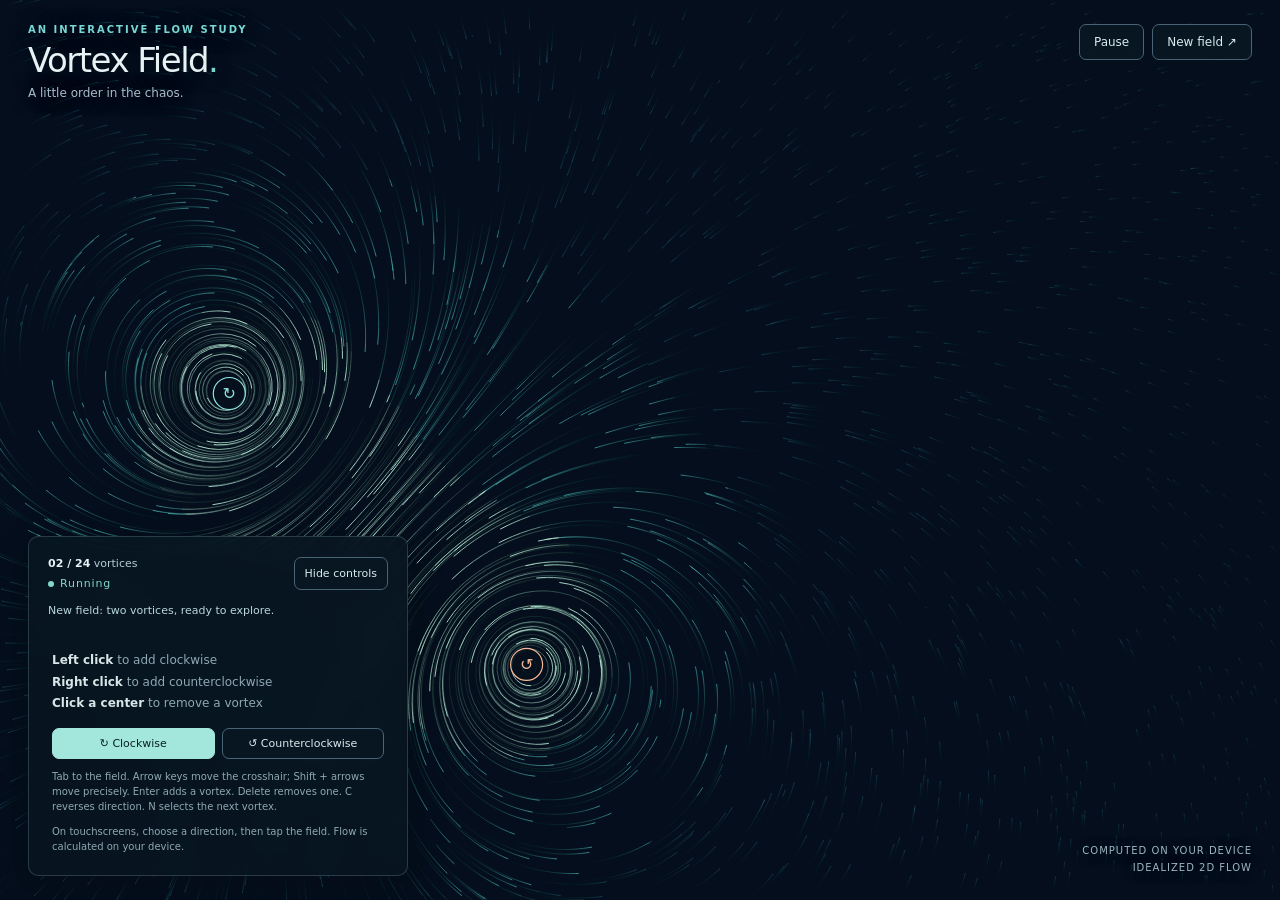
==== commit 455a7bb4: "Improve vortex stability and accessible controls" ====
--- a/index.html
+++ b/index.html
@@ -12,7 +12,9 @@
     html, body { margin: 0; width: 100%; height: 100%; overflow: hidden; }
     body { background: #07111d; }
     canvas { position: fixed; inset: 0; display: block; width: 100%; height: 100%; }
+    [hidden] { display: none !important; }
     #flow { touch-action: manipulation; cursor: crosshair; }
+    #flow:focus-visible { outline: 2px solid #9ef4ec; outline-offset: -4px; }
     #markers { pointer-events: none; }
     .interface { position: fixed; inset: 0; pointer-events: none; display: flex; flex-direction: column; justify-content: space-between; padding: max(24px, env(safe-area-inset-top)) max(28px, env(safe-area-inset-right)) max(24px, env(safe-area-inset-bottom)) max(28px, env(safe-area-inset-left)); }
     .top { display: flex; justify-content: space-between; align-items: flex-start; gap: 18px; }
@@ -26,8 +28,16 @@
     button:hover { background: #1b3544; border-color: #8bbcc5; }
     button:focus-visible { outline: 2px solid #9ef4ec; outline-offset: 3px; }
     .bottom { display: flex; justify-content: space-between; align-items: flex-end; gap: 20px; }
-    .panel { max-width: 380px; padding: 17px 19px; border: 1px solid rgba(146, 184, 198, .24); border-radius: 10px; background: rgba(8, 22, 33, .88); box-shadow: 0 12px 40px #0003; backdrop-filter: blur(12px); }
-    .panel-title { display: flex; justify-content: space-between; gap: 20px; margin: 0 0 12px; color: #b7cbd2; font-size: 10px; font-weight: 700; letter-spacing: .14em; text-transform: uppercase; }
+    .panel { width: 380px; max-width: 100%; padding: 17px 19px; border: 1px solid rgba(146, 184, 198, .24); border-radius: 10px; background: rgba(8, 22, 33, .88); box-shadow: 0 12px 40px #0003; backdrop-filter: blur(12px); }
+    .panel-header { display: flex; align-items: center; justify-content: space-between; gap: 16px; }
+    .panel-title { margin: 0; color: #b7cbd2; font-size: 11px; line-height: 1.8; }
+    #count { color: #e7f2f4; font-variant-numeric: tabular-nums; }
+    #count[data-full="true"] { color: #ffd1a6; }
+    #toggle-panel { font-size: 11px; padding: 9px 10px; flex-shrink: 0; }
+    #panel-body { margin-top: 12px; max-height: min(310px, 38vh); overflow-y: auto; padding: 4px; }
+    .feedback { margin: 10px 0 0; min-height: 2.8em; color: #b9d7dc; font-size: 11px; line-height: 1.4; }
+    .feedback[data-warning="true"] { color: #ffd1a6; }
+    kbd { font: inherit; color: #d9e6e8; }
     .live { display: inline-flex; align-items: center; gap: 6px; color: #83d8ca; letter-spacing: .08em; }
     .live::before { content: ''; width: 6px; height: 6px; border-radius: 50%; background: currentColor; }
     .instructions { margin: 0; color: #d9e6e8; font-size: 12px; line-height: 1.8; }
@@ -48,7 +58,7 @@
       .controls button { padding: 9px 10px; font-size: 11px; }
       .bottom { gap: 8px; }
       .panel { padding: 12px 13px; max-width: min(340px, calc(100vw - 32px)); }
-      .panel-title { margin-bottom: 6px; }
+      .panel-title { font-size: 10px; }
       .instructions { font-size: 11px; line-height: 1.65; }
       .directions { margin-top: 8px; }
       .hint { margin-top: 7px; }
@@ -57,24 +67,30 @@
   </style>
 </head>
 <body>
-  <canvas id="flow" aria-label="Animated fluid flow. Click or tap the field to add a vortex, or click a vortex center to remove it."></canvas>
+  <canvas id="flow" tabindex="0" role="application" aria-label="Interactive vortex field" aria-describedby="keyboard-help"></canvas>
   <canvas id="markers" aria-hidden="true"></canvas>
   <div class="interface">
     <header class="top">
-      <div class="identity"><p class="kicker">An interactive flow study</p><h1>Vortex Field<span style="color:#76d6cf">.</span></h1><p class="subtitle">A little order in the chaos.</p></div>
-      <div class="controls"><button id="pause" type="button" aria-pressed="false">Pause</button><button id="reset" type="button">New field ↗</button></div>
+      <div class="identity" data-field-overlay><p class="kicker">An interactive flow study</p><h1>Vortex Field<span style="color:#76d6cf">.</span></h1><p class="subtitle">A little order in the chaos.</p></div>
+      <div class="controls" data-field-overlay><button id="pause" type="button" aria-pressed="false">Pause</button><button id="reset" type="button">New field ↗</button></div>
     </header>
     <div class="bottom">
-      <section class="panel" aria-label="Simulation controls and instructions">
-        <p class="panel-title"><span>Make a current</span><span class="live" id="state-label">Running</span></p>
-        <p class="instructions"><strong>Left click</strong> <span>to add clockwise</span><br><strong>Right click</strong> <span>to add counterclockwise</span><br><strong>Click a center</strong> <span>to remove a vortex</span></p>
-        <div class="directions" role="group" aria-label="Direction for touchscreen taps"><button type="button" id="clockwise" aria-pressed="true">↻ Clockwise</button><button type="button" id="counterclockwise" aria-pressed="false">↺ Counterclockwise</button></div>
-        <p class="hint">On touchscreens, choose a direction above, then tap the field. The flow is calculated on your device.</p>
+      <section class="panel" id="panel" data-field-overlay aria-label="Simulation controls and instructions">
+        <div class="panel-header">
+          <p class="panel-title"><strong id="count">02 / 24</strong> vortices<br><span class="live" id="state-label">Running</span></p>
+          <button id="toggle-panel" type="button" aria-expanded="true" aria-controls="panel-body">Hide controls</button>
+        </div>
+        <p class="feedback" id="announcement" role="status" aria-live="polite" aria-atomic="true">Click a center to remove a vortex.</p>
+        <div id="panel-body">
+          <p class="instructions"><strong>Left click</strong> <span>to add clockwise</span><br><strong>Right click</strong> <span>to add counterclockwise</span><br><strong>Click a center</strong> <span>to remove a vortex</span></p>
+          <div class="directions" role="group" aria-label="Direction for touchscreen taps and keyboard placement"><button type="button" id="clockwise" aria-pressed="true">↻ Clockwise</button><button type="button" id="counterclockwise" aria-pressed="false">↺ Counterclockwise</button></div>
+          <p class="hint" id="keyboard-help">Tab to the field. Arrow keys move the crosshair; Shift + arrows move precisely. Enter adds a vortex. Delete removes one. C reverses direction. N selects the next vortex.</p>
+          <p class="hint">On touchscreens, choose a direction, then tap the field. Flow is calculated on your device.</p>
+        </div>
       </section>
-      <div class="stats" aria-hidden="true"><strong id="count">02</strong> active vortices<br>idealized 2D flow</div>
+      <div class="stats" data-field-overlay>Computed on your device<br>idealized 2D flow</div>
     </div>
   </div>
-  <p class="sr-only" id="announcement" aria-live="polite"></p>
   <script>
     const canvas = document.getElementById('flow');
     const ctx = canvas.getContext('2d', { alpha: false });
@@ -87,35 +103,132 @@
     const count = document.getElementById('count');
     const stateLabel = document.getElementById('state-label');
     const announcement = document.getElementById('announcement');
+    const panelBody = document.getElementById('panel-body');
+    const panelToggle = document.getElementById('toggle-panel');
+    const overlays = [...document.querySelectorAll('[data-field-overlay]')];
     const motionPreference = window.matchMedia('(prefers-reduced-motion: reduce)');
     const MAX_VORTICES = 24;
     const CORE = 38;
     const STRENGTH = 19000;
+    const HIT_RADIUS = 22;
+    const CLEARANCE = HIT_RADIUS + 6;
     let width = 0, height = 0, pixelRatio = 1;
     let vortices = [], particles = [];
+    let blockedAreas = [];
     let selectedDirection = 1;
     let running = !motionPreference.matches;
     let frameId = null, previousTime = 0;
+    const cursor = { x: 0, y: 0, visible: false, selected: null };
+    const stages = Array.from({ length: 4 }, () => ({ x: 0, y: 0, rate: 0 }));
+    const paths = [[], [], []];
+
+    function report(message, warning = false) {
+      announcement.textContent = message;
+      announcement.dataset.warning = String(warning);
+    }
+    function setCollapsed(collapsed) {
+      panelBody.hidden = collapsed;
+      panelToggle.setAttribute('aria-expanded', String(!collapsed));
+      panelToggle.textContent = collapsed ? 'Show controls' : 'Hide controls';
+    }
+    function measureControls() {
+      blockedAreas = overlays.map(element => element.getBoundingClientRect())
+        .filter(rect => rect.width > 0 && rect.height > 0)
+        .map(rect => ({ left: rect.left - CLEARANCE, right: rect.right + CLEARANCE,
+          top: rect.top - CLEARANCE, bottom: rect.bottom + CLEARANCE }));
+    }
+    function isOpen(x, y, occupied = []) {
+      return x >= CLEARANCE && x <= width - CLEARANCE && y >= CLEARANCE && y <= height - CLEARANCE &&
+        !blockedAreas.some(rect => x >= rect.left && x <= rect.right && y >= rect.top && y <= rect.bottom) &&
+        !occupied.some(v => Math.hypot(v.x - x, v.y - y) <= HIT_RADIUS);
+    }
+    function clampPoint(point) {
+      return { x: Math.max(CLEARANCE, Math.min(width - CLEARANCE, point.x)),
+        y: Math.max(CLEARANCE, Math.min(height - CLEARANCE, point.y)) };
+    }
+    function findOpenPosition(preferred, occupied = []) {
+      const point = clampPoint(preferred);
+      if (isOpen(point.x, point.y, occupied)) return point;
+      // Find the nearest available spot, rather than jumping to a random location on resize.
+      let best = null, bestDistance = Infinity;
+      for (let y = CLEARANCE; y <= height - CLEARANCE; y += HIT_RADIUS + 2) {
+        for (let x = CLEARANCE; x <= width - CLEARANCE; x += HIT_RADIUS + 2) {
+          const distance = (x - point.x) ** 2 + (y - point.y) ** 2;
+          if (distance < bestDistance && isOpen(x, y, occupied)) {
+            best = { x, y }; bestDistance = distance;
+          }
+        }
+      }
+      return best;
+    }
+    function keepVorticesAccessible() {
+      measureControls();
+      const positions = [];
+      for (const vortex of vortices) {
+        const point = findOpenPosition(vortex, positions);
+        if (!point) {
+          // Preserve vortices on very small windows; collapsing gives them more room.
+          if (!panelBody.hidden) { setCollapsed(true); return keepVorticesAccessible(); }
+          report('More room needed. Enlarge the window; N and Delete still select and remove vortices.', true);
+          return false;
+        }
+        positions.push(point);
+      }
+      vortices.forEach((vortex, index) => Object.assign(vortex, positions[index]));
+      return true;
+    }
+    function layoutChanged() {
+      if (!width || !height) return;
+      keepVorticesAccessible();
+      if (cursor.selected && vortices.includes(cursor.selected)) Object.assign(cursor, { x: cursor.selected.x, y: cursor.selected.y });
+      else Object.assign(cursor, findOpenPosition(cursor) || clampPoint(cursor));
+      refreshField();
+    }
 
     function randomParticle() {
       return { x: Math.random() * width, y: Math.random() * height, age: Math.random() * 9 + 2 };
     }
-    function field(x, y) {
-      let vx = 0, vy = 0;
+    function field(x, y, output = {}) {
+      let vx = 0, vy = 0, rate = 0;
       for (const vortex of vortices) {
         const dx = x - vortex.x, dy = y - vortex.y;
-        const factor = vortex.direction * STRENGTH / (dx * dx + dy * dy + CORE * CORE);
+        const magnitude = STRENGTH / (dx * dx + dy * dy + CORE * CORE);
+        const factor = vortex.direction * magnitude;
         vx -= dy * factor;
         vy += dx * factor;
-      }
-      return { x: vx, y: vy };
+        // Sum absolute contributions: opposite vortices can cancel velocity without
+        // cancelling shear. This bounds the local velocity gradient.
+        rate += magnitude;
+      }
+      output.x = vx; output.y = vy; output.rate = rate;
+      return output;
+    }
+    function advanceParticle(p, dt, trace = null) {
+      let remaining = dt;
+      const [a, b, c, d] = stages;
+      while (remaining > 1e-10) {
+        field(p.x, p.y, a);
+        const speed = Math.hypot(a.x, a.y);
+        // RK4 with bounded rotation and displacement per substep. Drawing rate
+        // no longer determines the accuracy of tight, fast orbits.
+        const step = Math.min(remaining, .25 / Math.max(a.rate, 1e-9), CORE * .25 / Math.max(speed, 1e-9));
+        field(p.x + a.x * step / 2, p.y + a.y * step / 2, b);
+        field(p.x + b.x * step / 2, p.y + b.y * step / 2, c);
+        field(p.x + c.x * step, p.y + c.y * step, d);
+        const nx = p.x + step * (a.x + 2 * b.x + 2 * c.x + d.x) / 6;
+        const ny = p.y + step * (a.y + 2 * b.y + 2 * c.y + d.y) / 6;
+        if (trace && speed > 1) trace[speed > 150 ? 2 : speed > 55 ? 1 : 0].push(p.x, p.y, nx, ny);
+        p.x = nx; p.y = ny;
+        remaining -= step;
+      }
     }
     function background() {
       ctx.fillStyle = '#07111d';
       ctx.fillRect(0, 0, width, height);
     }
     function updateCount() {
-      count.textContent = String(vortices.length).padStart(2, '0');
+      count.textContent = `${String(vortices.length).padStart(2, '0')} / ${MAX_VORTICES}`;
+      count.dataset.full = String(vortices.length >= MAX_VORTICES);
     }
     function drawMarkers() {
       markerCtx.clearRect(0, 0, width, height);
@@ -134,24 +247,35 @@
         markerCtx.fillStyle = color;
         markerCtx.fillText(vortex.direction === 1 ? '↻' : '↺', vortex.x, vortex.y + 1);
       }
+      if (cursor.visible) {
+        markerCtx.strokeStyle = '#ffffff';
+        markerCtx.lineWidth = 1.5;
+        markerCtx.beginPath();
+        markerCtx.arc(cursor.x, cursor.y, 25, 0, Math.PI * 2);
+        markerCtx.moveTo(cursor.x - 32, cursor.y); markerCtx.lineTo(cursor.x + 32, cursor.y);
+        markerCtx.moveTo(cursor.x, cursor.y - 32); markerCtx.lineTo(cursor.x, cursor.y + 32);
+        markerCtx.stroke();
+      }
       updateCount();
     }
     function randomize() {
-      // Keep the starting pair separated, including on narrow screens.
-      const xMargin = Math.min(width * .18, 160);
-      const yMargin = Math.min(height * .24, 180);
-      const spanX = Math.max(0, width - 2 * xMargin);
-      const spanY = Math.max(0, height - 2 * yMargin);
-      const firstX = xMargin + spanX * (.12 + Math.random() * .26);
-      const secondX = xMargin + spanX * (.62 + Math.random() * .26);
-      vortices = [
-        { x: firstX, y: yMargin + Math.random() * spanY, direction: 1 },
-        { x: secondX, y: yMargin + Math.random() * spanY, direction: -1 }
-      ];
+      measureControls();
+      vortices = [];
+      for (const direction of [1, -1]) {
+        let position = null;
+        for (let attempt = 0; attempt < 100 && !position; attempt++) {
+          const x = CLEARANCE + Math.random() * Math.max(0, width - 2 * CLEARANCE);
+          const y = CLEARANCE + Math.random() * Math.max(0, height - 2 * CLEARANCE);
+          if (isOpen(x, y, vortices)) position = { x, y };
+        }
+        position ||= findOpenPosition({ x: width / 2, y: height / 2 }, vortices);
+        if (position) vortices.push({ ...position, direction });
+      }
+      cursor.selected = null;
       particles = Array.from({ length: particleCount() }, randomParticle);
       background();
       drawMarkers();
-      announcement.textContent = 'New field created with two vortices.';
+      report(vortices.length === 2 ? 'New field: two vortices, ready to explore.' : 'Enlarge the window to make room for two vortices.', vortices.length !== 2);
       if (!running) drawStill();
     }
     function particleCount() {
@@ -168,13 +292,17 @@
       }
       ctx.setTransform(pixelRatio, 0, 0, pixelRatio, 0, 0);
       markerCtx.setTransform(pixelRatio, 0, 0, pixelRatio, 0, 0);
+      if (height < 500) setCollapsed(true);
       if (oldWidth && oldHeight) {
         for (const vortex of vortices) { vortex.x *= width / oldWidth; vortex.y *= height / oldHeight; }
+        cursor.x *= width / oldWidth; cursor.y *= height / oldHeight;
         particles = Array.from({ length: particleCount() }, randomParticle);
         background();
-        drawMarkers();
-        if (!running) drawStill();
-      } else randomize();
+        layoutChanged();
+      } else {
+        randomize();
+        Object.assign(cursor, findOpenPosition({ x: width / 2, y: height / 2 }) || clampPoint({ x: width / 2, y: height / 2 }));
+      }
     }
     function drawStill() {
       // Show a field even when reduced motion starts the simulation paused.
@@ -198,22 +326,14 @@
       ctx.fillStyle = `rgba(7, 17, 29, ${1 - Math.exp(-2.6 * dt)})`;
       ctx.fillRect(0, 0, width, height);
       // Batch tracer strokes by speed to keep the field smooth on phones.
-      const paths = [[], [], []];
+      paths.forEach(path => { path.length = 0; });
       for (const p of particles) {
-        const first = field(p.x, p.y);
-        const midpoint = field(p.x + first.x * dt * .5, p.y + first.y * dt * .5);
-        const nx = p.x + midpoint.x * dt, ny = p.y + midpoint.y * dt;
         p.age -= dt;
-        if (nx < -5 || nx > width + 5 || ny < -5 || ny > height + 5 || p.age <= 0) {
+        if (p.x < -5 || p.x > width + 5 || p.y < -5 || p.y > height + 5 || p.age <= 0) {
           Object.assign(p, randomParticle());
           continue;
         }
-        const velocity = Math.hypot(midpoint.x, midpoint.y);
-        if (velocity > 1) {
-          const bucket = velocity > 150 ? 2 : velocity > 55 ? 1 : 0;
-          paths[bucket].push(p.x, p.y, nx, ny);
-        }
-        p.x = nx; p.y = ny;
+        advanceParticle(p, dt, paths);
       }
       const colors = ['rgba(62, 151, 178, .32)', 'rgba(94, 215, 214, .57)', 'rgba(191, 243, 222, .85)'];
       ctx.lineWidth = 1;
@@ -252,38 +372,109 @@
       selectedDirection = direction;
       clockwiseButton.setAttribute('aria-pressed', String(direction === 1));
       counterButton.setAttribute('aria-pressed', String(direction === -1));
+      report(`${direction === 1 ? 'Clockwise' : 'Counterclockwise'} selected for touch and keyboard.`);
+    }
+    function vortexAt(x, y) {
+      // Prefer the closest center when deletion targets overlap.
+      let closest = -1, distance = HIT_RADIUS;
+      vortices.forEach((vortex, index) => {
+        const candidate = Math.hypot(vortex.x - x, vortex.y - y);
+        if (candidate <= distance) { closest = index; distance = candidate; }
+      });
+      return closest;
+    }
+    function removeVortex(index) {
+      if (index < 0) { report('No vortex at the crosshair. Press N to select one.'); return; }
+      vortices.splice(index, 1);
+      cursor.selected = null;
+      report(`Vortex removed. ${vortices.length} of ${MAX_VORTICES} active.`);
+      refreshField();
+    }
+    function addVortex(x, y, direction) {
+      if (vortices.length >= MAX_VORTICES) {
+        report(`Limit reached: ${MAX_VORTICES}/${MAX_VORTICES} vortices. Remove one to add another.`, true);
+        return;
+      }
+      measureControls();
+      if (!isOpen(x, y)) { report('Move farther from the controls or screen edge to add a vortex.', true); return; }
+      if (vortexAt(x, y) !== -1) { report('A vortex is already here. Press Delete to remove it.'); return; }
+      const vortex = { x, y, direction };
+      vortices.push(vortex);
+      if (cursor.visible) cursor.selected = vortex;
+      report(`${direction === 1 ? 'Clockwise' : 'Counterclockwise'} added. ${vortices.length}/${MAX_VORTICES} active.${vortices.length === MAX_VORTICES ? ' Limit reached; remove one to add another.' : ''}`, vortices.length === MAX_VORTICES);
+      refreshField();
+    }
+    function describeCursor() {
+      const index = vortexAt(cursor.x, cursor.y);
+      const location = `${Math.round(cursor.x / width * 100)}% across, ${Math.round(cursor.y / height * 100)}% down.`;
+      const action = index !== -1 ? `Vortex ${index + 1}, ${vortices[index].direction === 1 ? 'clockwise' : 'counterclockwise'}. Delete to remove.` : `${selectedDirection === 1 ? 'Clockwise' : 'Counterclockwise'}. Enter to add.`;
+      report(`${location} ${action}`);
     }
     canvas.addEventListener('contextmenu', event => event.preventDefault());
     canvas.addEventListener('pointerdown', event => {
       if (event.isPrimary === false || (event.button !== 0 && event.button !== 2)) return;
       const bounds = canvas.getBoundingClientRect();
       const x = event.clientX - bounds.left, y = event.clientY - bounds.top;
-      const index = vortices.findIndex(vortex => Math.hypot(vortex.x - x, vortex.y - y) <= 22);
+      canvas.focus({ preventScroll: true });
+      Object.assign(cursor, { x, y, visible: false, selected: null });
+      drawMarkers();
+      const index = vortexAt(x, y);
       if (index !== -1) {
-        if (event.button === 0) {
-          vortices.splice(index, 1);
-          announcement.textContent = `Vortex removed. ${vortices.length} remaining.`;
-          refreshField();
-        }
+        if (event.button === 0) removeVortex(index);
         return;
       }
-      if (vortices.length >= MAX_VORTICES) {
-        announcement.textContent = `Maximum of ${MAX_VORTICES} vortices. Remove one before adding another.`;
-        return;
-      }
       const direction = event.pointerType === 'mouse' ? (event.button === 2 ? -1 : 1) : selectedDirection;
-      vortices.push({ x, y, direction });
-      announcement.textContent = `${direction === 1 ? 'Clockwise' : 'Counterclockwise'} vortex added. ${vortices.length} total.`;
-      refreshField();
+      addVortex(x, y, direction);
+    });
+    canvas.addEventListener('focus', () => {
+      cursor.visible = true;
+      describeCursor();
+      drawMarkers();
+    });
+    canvas.addEventListener('blur', () => { cursor.visible = false; drawMarkers(); });
+    canvas.addEventListener('keydown', event => {
+      if (event.ctrlKey || event.metaKey || event.altKey) return;
+      const key = event.key.toLowerCase();
+      const arrows = { arrowleft: [-1, 0], arrowright: [1, 0], arrowup: [0, -1], arrowdown: [0, 1] };
+      if (!arrows[key] && !['enter', 'delete', 'backspace', 'c', 'n'].includes(key)) return;
+      event.preventDefault();
+      cursor.visible = true;
+      if (arrows[key]) {
+        const step = event.shiftKey ? 4 : 16;
+        Object.assign(cursor, clampPoint({ x: cursor.x + arrows[key][0] * step, y: cursor.y + arrows[key][1] * step }));
+        cursor.selected = null;
+        describeCursor();
+      } else if (!event.repeat) {
+        if (key === 'enter') addVortex(cursor.x, cursor.y, selectedDirection);
+        else if (key === 'delete' || key === 'backspace') removeVortex(vortexAt(cursor.x, cursor.y));
+        else if (key === 'c') setDirection(-selectedDirection);
+        else if (key === 'n') {
+          if (!vortices.length) report('No vortices to select. Use arrows and Enter to add one.');
+          else {
+            cursor.selected = vortices[(vortices.indexOf(cursor.selected) + 1) % vortices.length];
+            cursor.x = cursor.selected.x; cursor.y = cursor.selected.y;
+            describeCursor();
+          }
+        }
+      }
+      drawMarkers();
     });
     pauseButton.addEventListener('click', () => { running = !running; syncAnimation(); });
     resetButton.addEventListener('click', randomize);
     clockwiseButton.addEventListener('click', () => setDirection(1));
     counterButton.addEventListener('click', () => setDirection(-1));
+    panelToggle.addEventListener('click', () => { setCollapsed(!panelBody.hidden); layoutChanged(); });
     document.addEventListener('visibilitychange', syncAnimation);
     window.addEventListener('resize', resize);
+    setCollapsed(window.innerWidth <= 600 || window.innerHeight < 500);
     resize();
     syncAnimation();
+    // Also respond to text wrapping, zoom and panel expansion without requiring
+    // a window resize. Reserve space for the full deletion target, not just its dot.
+    if (typeof ResizeObserver !== 'undefined') {
+      const layoutObserver = new ResizeObserver(layoutChanged);
+      overlays.forEach(element => layoutObserver.observe(element));
+    }
   </script>
 </body>
 </html>
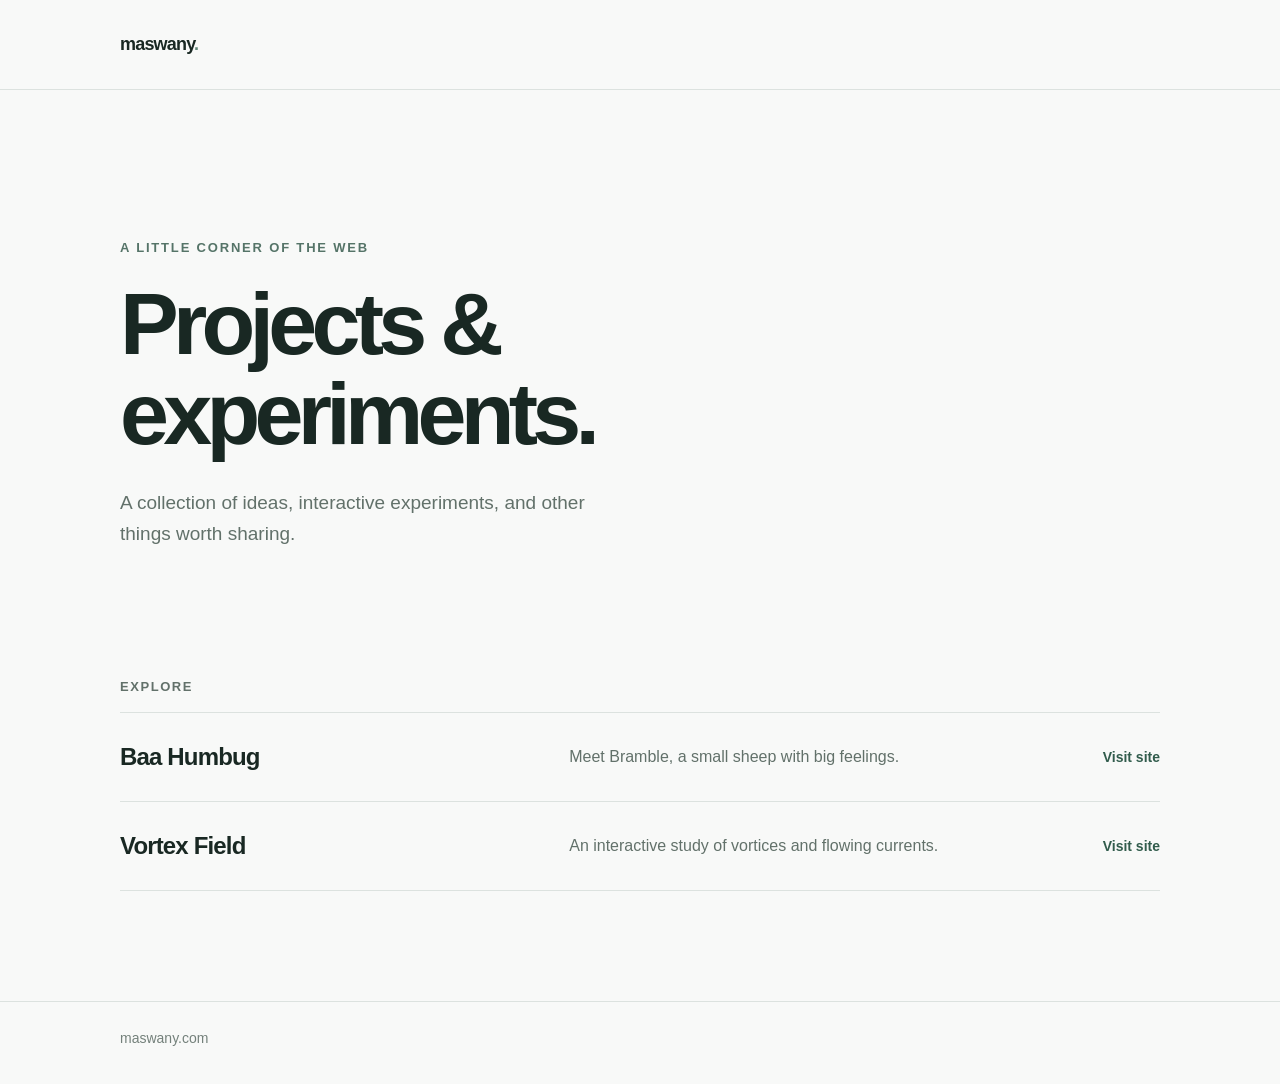
==== commit 19c81140: "Add Maswany landing page" ====
--- a/index.html
+++ b/index.html
@@ -2,479 +2,63 @@
 <html lang="en">
 <head>
   <meta charset="utf-8">
-  <meta name="viewport" content="width=device-width, initial-scale=1, viewport-fit=cover">
-  <meta name="theme-color" content="#07111d">
-  <meta name="description" content="An interactive, locally computed vortex flow field. Add and remove vortices and watch the currents change.">
-  <title>Vortex Field — an interactive flow study</title>
+  <meta name="viewport" content="width=device-width, initial-scale=1">
+  <meta name="theme-color" content="#f8f9f8">
+  <meta name="description" content="A home for projects and experiments from Maswany.">
+  <title>Maswany — Projects &amp; experiments</title>
+  <link rel="icon" href="data:,">
   <style>
-    :root { color-scheme: dark; font-family: Inter, ui-sans-serif, system-ui, -apple-system, BlinkMacSystemFont, "Segoe UI", sans-serif; color: #e7f2f4; background: #07111d; }
+    :root { color-scheme: light; font-family: -apple-system, BlinkMacSystemFont, "Segoe UI", sans-serif; color: #192823; background: #f8f9f8; }
     * { box-sizing: border-box; }
-    html, body { margin: 0; width: 100%; height: 100%; overflow: hidden; }
-    body { background: #07111d; }
-    canvas { position: fixed; inset: 0; display: block; width: 100%; height: 100%; }
-    [hidden] { display: none !important; }
-    #flow { touch-action: manipulation; cursor: crosshair; }
-    #flow:focus-visible { outline: 2px solid #9ef4ec; outline-offset: -4px; }
-    #markers { pointer-events: none; }
-    .interface { position: fixed; inset: 0; pointer-events: none; display: flex; flex-direction: column; justify-content: space-between; padding: max(24px, env(safe-area-inset-top)) max(28px, env(safe-area-inset-right)) max(24px, env(safe-area-inset-bottom)) max(28px, env(safe-area-inset-left)); }
-    .top { display: flex; justify-content: space-between; align-items: flex-start; gap: 18px; }
-    .identity, .controls, .panel { pointer-events: auto; }
-    .identity { text-shadow: 0 2px 20px #07111d; }
-    .kicker { margin: 0 0 8px; color: #78d8d5; font-size: 10px; font-weight: 700; letter-spacing: .2em; text-transform: uppercase; }
-    h1 { margin: 0; font-size: clamp(23px, 3.4vw, 34px); font-weight: 500; letter-spacing: -.045em; line-height: 1; }
-    .subtitle { margin: 9px 0 0; color: #a7bdc9; font-size: 12px; }
-    .controls { display: flex; gap: 8px; }
-    button { color: #d8ebed; border: 1px solid #496474; background: rgba(9, 23, 35, .88); font: inherit; font-size: 12px; border-radius: 7px; padding: 10px 14px; cursor: pointer; }
-    button:hover { background: #1b3544; border-color: #8bbcc5; }
-    button:focus-visible { outline: 2px solid #9ef4ec; outline-offset: 3px; }
-    .bottom { display: flex; justify-content: space-between; align-items: flex-end; gap: 20px; }
-    .panel { width: 380px; max-width: 100%; padding: 17px 19px; border: 1px solid rgba(146, 184, 198, .24); border-radius: 10px; background: rgba(8, 22, 33, .88); box-shadow: 0 12px 40px #0003; backdrop-filter: blur(12px); }
-    .panel-header { display: flex; align-items: center; justify-content: space-between; gap: 16px; }
-    .panel-title { margin: 0; color: #b7cbd2; font-size: 11px; line-height: 1.8; }
-    #count { color: #e7f2f4; font-variant-numeric: tabular-nums; }
-    #count[data-full="true"] { color: #ffd1a6; }
-    #toggle-panel { font-size: 11px; padding: 9px 10px; flex-shrink: 0; }
-    #panel-body { margin-top: 12px; max-height: min(310px, 38vh); overflow-y: auto; padding: 4px; }
-    .feedback { margin: 10px 0 0; min-height: 2.8em; color: #b9d7dc; font-size: 11px; line-height: 1.4; }
-    .feedback[data-warning="true"] { color: #ffd1a6; }
-    kbd { font: inherit; color: #d9e6e8; }
-    .live { display: inline-flex; align-items: center; gap: 6px; color: #83d8ca; letter-spacing: .08em; }
-    .live::before { content: ''; width: 6px; height: 6px; border-radius: 50%; background: currentColor; }
-    .instructions { margin: 0; color: #d9e6e8; font-size: 12px; line-height: 1.8; }
-    .instructions span { color: #8fa8b2; }
-    .directions { display: flex; gap: 7px; margin-top: 13px; }
-    .directions button { flex: 1; padding: 8px 9px; font-size: 11px; }
-    .directions button[aria-pressed="true"] { color: #0a2027; background: #a3e6db; border-color: #a3e6db; }
-    .hint { margin: 10px 0 0; color: #8fa8b2; font-size: 10px; line-height: 1.5; }
-    .stats { text-align: right; color: #9eb5c0; text-shadow: 0 2px 12px #07111d; font-size: 10px; line-height: 1.7; letter-spacing: .1em; text-transform: uppercase; }
-    .stats strong { display: block; color: #e7f2f4; font-size: 18px; letter-spacing: 0; font-weight: 500; }
-    .sr-only { position: absolute; width: 1px; height: 1px; padding: 0; margin: -1px; overflow: hidden; clip-path: inset(50%); white-space: nowrap; border: 0; }
-    @media (max-width: 600px) {
-      .interface { padding: max(18px, env(safe-area-inset-top)) 16px max(16px, env(safe-area-inset-bottom)); }
-      .kicker { font-size: 9px; margin-bottom: 6px; }
-      h1 { font-size: 23px; }
-      .subtitle { font-size: 11px; }
-      .controls { gap: 5px; }
-      .controls button { padding: 9px 10px; font-size: 11px; }
-      .bottom { gap: 8px; }
-      .panel { padding: 12px 13px; max-width: min(340px, calc(100vw - 32px)); }
-      .panel-title { font-size: 10px; }
-      .instructions { font-size: 11px; line-height: 1.65; }
-      .directions { margin-top: 8px; }
-      .hint { margin-top: 7px; }
-      .stats { display: none; }
+    body { margin: 0; }
+    .wrap { width: min(1040px, calc(100% - 64px)); margin: 0 auto; }
+    header { padding: 34px 0; border-bottom: 1px solid #dce2df; }
+    .brand { color: inherit; text-decoration: none; font-size: 18px; font-weight: 750; letter-spacing: -.045em; }
+    .brand span { color: #638879; }
+    main { padding: clamp(80px, 13vw, 150px) 0 110px; }
+    .eyebrow { margin: 0 0 24px; color: #557468; font-size: 13px; font-weight: 700; letter-spacing: .14em; text-transform: uppercase; }
+    h1 { max-width: 780px; margin: 0; font-size: clamp(48px, 8vw, 88px); font-weight: 600; letter-spacing: -.065em; line-height: 1.02; }
+    .intro { max-width: 490px; margin: 28px 0 0; color: #62716a; font-size: 19px; line-height: 1.65; }
+    .projects { margin-top: clamp(80px, 11vw, 130px); }
+    .section-label { margin: 0 0 18px; color: #62716a; font-size: 13px; font-weight: 700; letter-spacing: .12em; text-transform: uppercase; }
+    .project { display: grid; grid-template-columns: 1fr 1.2fr auto; align-items: center; gap: 28px; padding: 30px 0; border-top: 1px solid #dce2df; color: inherit; text-decoration: none; }
+    .project:last-child { border-bottom: 1px solid #dce2df; }
+    .project h2 { margin: 0; font-size: 24px; font-weight: 600; letter-spacing: -.035em; }
+    .project p { margin: 0; color: #62716a; line-height: 1.55; }
+    .visit { color: #315c4c; font-size: 14px; font-weight: 650; white-space: nowrap; }
+    .project:hover h2, .project:hover .visit { text-decoration: underline; text-underline-offset: 5px; }
+    a:focus-visible { outline: 3px solid #557e6e; outline-offset: 5px; }
+    footer { padding: 28px 0 38px; border-top: 1px solid #dce2df; color: #74817b; font-size: 14px; }
+    @media (max-width: 650px) {
+      .wrap { width: calc(100% - 40px); }
+      header { padding: 25px 0; }
+      main { padding: 80px 0; }
+      .project { grid-template-columns: 1fr auto; gap: 8px 20px; padding: 25px 0; }
+      .project p { grid-column: 1 / -1; grid-row: 2; }
+      .visit { grid-column: 2; grid-row: 1; }
     }
   </style>
 </head>
 <body>
-  <canvas id="flow" tabindex="0" role="application" aria-label="Interactive vortex field" aria-describedby="keyboard-help"></canvas>
-  <canvas id="markers" aria-hidden="true"></canvas>
-  <div class="interface">
-    <header class="top">
-      <div class="identity" data-field-overlay><p class="kicker">An interactive flow study</p><h1>Vortex Field<span style="color:#76d6cf">.</span></h1><p class="subtitle">A little order in the chaos.</p></div>
-      <div class="controls" data-field-overlay><button id="pause" type="button" aria-pressed="false">Pause</button><button id="reset" type="button">New field ↗</button></div>
-    </header>
-    <div class="bottom">
-      <section class="panel" id="panel" data-field-overlay aria-label="Simulation controls and instructions">
-        <div class="panel-header">
-          <p class="panel-title"><strong id="count">02 / 24</strong> vortices<br><span class="live" id="state-label">Running</span></p>
-          <button id="toggle-panel" type="button" aria-expanded="true" aria-controls="panel-body">Hide controls</button>
-        </div>
-        <p class="feedback" id="announcement" role="status" aria-live="polite" aria-atomic="true">Click a center to remove a vortex.</p>
-        <div id="panel-body">
-          <p class="instructions"><strong>Left click</strong> <span>to add clockwise</span><br><strong>Right click</strong> <span>to add counterclockwise</span><br><strong>Click a center</strong> <span>to remove a vortex</span></p>
-          <div class="directions" role="group" aria-label="Direction for touchscreen taps and keyboard placement"><button type="button" id="clockwise" aria-pressed="true">↻ Clockwise</button><button type="button" id="counterclockwise" aria-pressed="false">↺ Counterclockwise</button></div>
-          <p class="hint" id="keyboard-help">Tab to the field. Arrow keys move the crosshair; Shift + arrows move precisely. Enter adds a vortex. Delete removes one. C reverses direction. N selects the next vortex.</p>
-          <p class="hint">On touchscreens, choose a direction, then tap the field. Flow is calculated on your device.</p>
-        </div>
-      </section>
-      <div class="stats" data-field-overlay>Computed on your device<br>idealized 2D flow</div>
-    </div>
-  </div>
-  <script>
-    const canvas = document.getElementById('flow');
-    const ctx = canvas.getContext('2d', { alpha: false });
-    const markers = document.getElementById('markers');
-    const markerCtx = markers.getContext('2d');
-    const pauseButton = document.getElementById('pause');
-    const resetButton = document.getElementById('reset');
-    const clockwiseButton = document.getElementById('clockwise');
-    const counterButton = document.getElementById('counterclockwise');
-    const count = document.getElementById('count');
-    const stateLabel = document.getElementById('state-label');
-    const announcement = document.getElementById('announcement');
-    const panelBody = document.getElementById('panel-body');
-    const panelToggle = document.getElementById('toggle-panel');
-    const overlays = [...document.querySelectorAll('[data-field-overlay]')];
-    const motionPreference = window.matchMedia('(prefers-reduced-motion: reduce)');
-    const MAX_VORTICES = 24;
-    const CORE = 38;
-    const STRENGTH = 19000;
-    const HIT_RADIUS = 22;
-    const CLEARANCE = HIT_RADIUS + 6;
-    let width = 0, height = 0, pixelRatio = 1;
-    let vortices = [], particles = [];
-    let blockedAreas = [];
-    let selectedDirection = 1;
-    let running = !motionPreference.matches;
-    let frameId = null, previousTime = 0;
-    const cursor = { x: 0, y: 0, visible: false, selected: null };
-    const stages = Array.from({ length: 4 }, () => ({ x: 0, y: 0, rate: 0 }));
-    const paths = [[], [], []];
-
-    function report(message, warning = false) {
-      announcement.textContent = message;
-      announcement.dataset.warning = String(warning);
-    }
-    function setCollapsed(collapsed) {
-      panelBody.hidden = collapsed;
-      panelToggle.setAttribute('aria-expanded', String(!collapsed));
-      panelToggle.textContent = collapsed ? 'Show controls' : 'Hide controls';
-    }
-    function measureControls() {
-      blockedAreas = overlays.map(element => element.getBoundingClientRect())
-        .filter(rect => rect.width > 0 && rect.height > 0)
-        .map(rect => ({ left: rect.left - CLEARANCE, right: rect.right + CLEARANCE,
-          top: rect.top - CLEARANCE, bottom: rect.bottom + CLEARANCE }));
-    }
-    function isOpen(x, y, occupied = []) {
-      return x >= CLEARANCE && x <= width - CLEARANCE && y >= CLEARANCE && y <= height - CLEARANCE &&
-        !blockedAreas.some(rect => x >= rect.left && x <= rect.right && y >= rect.top && y <= rect.bottom) &&
-        !occupied.some(v => Math.hypot(v.x - x, v.y - y) <= HIT_RADIUS);
-    }
-    function clampPoint(point) {
-      return { x: Math.max(CLEARANCE, Math.min(width - CLEARANCE, point.x)),
-        y: Math.max(CLEARANCE, Math.min(height - CLEARANCE, point.y)) };
-    }
-    function findOpenPosition(preferred, occupied = []) {
-      const point = clampPoint(preferred);
-      if (isOpen(point.x, point.y, occupied)) return point;
-      // Find the nearest available spot, rather than jumping to a random location on resize.
-      let best = null, bestDistance = Infinity;
-      for (let y = CLEARANCE; y <= height - CLEARANCE; y += HIT_RADIUS + 2) {
-        for (let x = CLEARANCE; x <= width - CLEARANCE; x += HIT_RADIUS + 2) {
-          const distance = (x - point.x) ** 2 + (y - point.y) ** 2;
-          if (distance < bestDistance && isOpen(x, y, occupied)) {
-            best = { x, y }; bestDistance = distance;
-          }
-        }
-      }
-      return best;
-    }
-    function keepVorticesAccessible() {
-      measureControls();
-      const positions = [];
-      for (const vortex of vortices) {
-        const point = findOpenPosition(vortex, positions);
-        if (!point) {
-          // Preserve vortices on very small windows; collapsing gives them more room.
-          if (!panelBody.hidden) { setCollapsed(true); return keepVorticesAccessible(); }
-          report('More room needed. Enlarge the window; N and Delete still select and remove vortices.', true);
-          return false;
-        }
-        positions.push(point);
-      }
-      vortices.forEach((vortex, index) => Object.assign(vortex, positions[index]));
-      return true;
-    }
-    function layoutChanged() {
-      if (!width || !height) return;
-      keepVorticesAccessible();
-      if (cursor.selected && vortices.includes(cursor.selected)) Object.assign(cursor, { x: cursor.selected.x, y: cursor.selected.y });
-      else Object.assign(cursor, findOpenPosition(cursor) || clampPoint(cursor));
-      refreshField();
-    }
-
-    function randomParticle() {
-      return { x: Math.random() * width, y: Math.random() * height, age: Math.random() * 9 + 2 };
-    }
-    function field(x, y, output = {}) {
-      let vx = 0, vy = 0, rate = 0;
-      for (const vortex of vortices) {
-        const dx = x - vortex.x, dy = y - vortex.y;
-        const magnitude = STRENGTH / (dx * dx + dy * dy + CORE * CORE);
-        const factor = vortex.direction * magnitude;
-        vx -= dy * factor;
-        vy += dx * factor;
-        // Sum absolute contributions: opposite vortices can cancel velocity without
-        // cancelling shear. This bounds the local velocity gradient.
-        rate += magnitude;
-      }
-      output.x = vx; output.y = vy; output.rate = rate;
-      return output;
-    }
-    function advanceParticle(p, dt, trace = null) {
-      let remaining = dt;
-      const [a, b, c, d] = stages;
-      while (remaining > 1e-10) {
-        field(p.x, p.y, a);
-        const speed = Math.hypot(a.x, a.y);
-        // RK4 with bounded rotation and displacement per substep. Drawing rate
-        // no longer determines the accuracy of tight, fast orbits.
-        const step = Math.min(remaining, .25 / Math.max(a.rate, 1e-9), CORE * .25 / Math.max(speed, 1e-9));
-        field(p.x + a.x * step / 2, p.y + a.y * step / 2, b);
-        field(p.x + b.x * step / 2, p.y + b.y * step / 2, c);
-        field(p.x + c.x * step, p.y + c.y * step, d);
-        const nx = p.x + step * (a.x + 2 * b.x + 2 * c.x + d.x) / 6;
-        const ny = p.y + step * (a.y + 2 * b.y + 2 * c.y + d.y) / 6;
-        if (trace && speed > 1) trace[speed > 150 ? 2 : speed > 55 ? 1 : 0].push(p.x, p.y, nx, ny);
-        p.x = nx; p.y = ny;
-        remaining -= step;
-      }
-    }
-    function background() {
-      ctx.fillStyle = '#07111d';
-      ctx.fillRect(0, 0, width, height);
-    }
-    function updateCount() {
-      count.textContent = `${String(vortices.length).padStart(2, '0')} / ${MAX_VORTICES}`;
-      count.dataset.full = String(vortices.length >= MAX_VORTICES);
-    }
-    function drawMarkers() {
-      markerCtx.clearRect(0, 0, width, height);
-      markerCtx.font = '16px system-ui, sans-serif';
-      markerCtx.textAlign = 'center';
-      markerCtx.textBaseline = 'middle';
-      for (const vortex of vortices) {
-        const color = vortex.direction === 1 ? '#8ee6df' : '#f3b898';
-        markerCtx.beginPath();
-        markerCtx.arc(vortex.x, vortex.y, 16, 0, Math.PI * 2);
-        markerCtx.fillStyle = 'rgba(7, 17, 29, .84)';
-        markerCtx.fill();
-        markerCtx.strokeStyle = color;
-        markerCtx.lineWidth = 1.2;
-        markerCtx.stroke();
-        markerCtx.fillStyle = color;
-        markerCtx.fillText(vortex.direction === 1 ? '↻' : '↺', vortex.x, vortex.y + 1);
-      }
-      if (cursor.visible) {
-        markerCtx.strokeStyle = '#ffffff';
-        markerCtx.lineWidth = 1.5;
-        markerCtx.beginPath();
-        markerCtx.arc(cursor.x, cursor.y, 25, 0, Math.PI * 2);
-        markerCtx.moveTo(cursor.x - 32, cursor.y); markerCtx.lineTo(cursor.x + 32, cursor.y);
-        markerCtx.moveTo(cursor.x, cursor.y - 32); markerCtx.lineTo(cursor.x, cursor.y + 32);
-        markerCtx.stroke();
-      }
-      updateCount();
-    }
-    function randomize() {
-      measureControls();
-      vortices = [];
-      for (const direction of [1, -1]) {
-        let position = null;
-        for (let attempt = 0; attempt < 100 && !position; attempt++) {
-          const x = CLEARANCE + Math.random() * Math.max(0, width - 2 * CLEARANCE);
-          const y = CLEARANCE + Math.random() * Math.max(0, height - 2 * CLEARANCE);
-          if (isOpen(x, y, vortices)) position = { x, y };
-        }
-        position ||= findOpenPosition({ x: width / 2, y: height / 2 }, vortices);
-        if (position) vortices.push({ ...position, direction });
-      }
-      cursor.selected = null;
-      particles = Array.from({ length: particleCount() }, randomParticle);
-      background();
-      drawMarkers();
-      report(vortices.length === 2 ? 'New field: two vortices, ready to explore.' : 'Enlarge the window to make room for two vortices.', vortices.length !== 2);
-      if (!running) drawStill();
-    }
-    function particleCount() {
-      return Math.max(450, Math.min(1800, Math.round(width * height / 600)));
-    }
-    function resize() {
-      const oldWidth = width, oldHeight = height;
-      width = window.innerWidth;
-      height = window.innerHeight;
-      pixelRatio = Math.min(window.devicePixelRatio || 1, 1.5);
-      for (const layer of [canvas, markers]) {
-        layer.width = Math.round(width * pixelRatio);
-        layer.height = Math.round(height * pixelRatio);
-      }
-      ctx.setTransform(pixelRatio, 0, 0, pixelRatio, 0, 0);
-      markerCtx.setTransform(pixelRatio, 0, 0, pixelRatio, 0, 0);
-      if (height < 500) setCollapsed(true);
-      if (oldWidth && oldHeight) {
-        for (const vortex of vortices) { vortex.x *= width / oldWidth; vortex.y *= height / oldHeight; }
-        cursor.x *= width / oldWidth; cursor.y *= height / oldHeight;
-        particles = Array.from({ length: particleCount() }, randomParticle);
-        background();
-        layoutChanged();
-      } else {
-        randomize();
-        Object.assign(cursor, findOpenPosition({ x: width / 2, y: height / 2 }) || clampPoint({ x: width / 2, y: height / 2 }));
-      }
-    }
-    function drawStill() {
-      // Show a field even when reduced motion starts the simulation paused.
-      const spacing = Math.max(18, Math.sqrt(width * height / 1800));
-      ctx.lineWidth = 1;
-      ctx.strokeStyle = 'rgba(124, 213, 211, .55)';
-      ctx.beginPath();
-      for (let y = spacing / 2; y < height; y += spacing) {
-        for (let x = spacing / 2; x < width; x += spacing) {
-          const velocity = field(x, y);
-          const magnitude = Math.hypot(velocity.x, velocity.y);
-          if (magnitude < 1) continue;
-          const length = Math.min(10, magnitude / 8);
-          ctx.moveTo(x, y);
-          ctx.lineTo(x + velocity.x / magnitude * length, y + velocity.y / magnitude * length);
-        }
-      }
-      ctx.stroke();
-    }
-    function paint(dt) {
-      ctx.fillStyle = `rgba(7, 17, 29, ${1 - Math.exp(-2.6 * dt)})`;
-      ctx.fillRect(0, 0, width, height);
-      // Batch tracer strokes by speed to keep the field smooth on phones.
-      paths.forEach(path => { path.length = 0; });
-      for (const p of particles) {
-        p.age -= dt;
-        if (p.x < -5 || p.x > width + 5 || p.y < -5 || p.y > height + 5 || p.age <= 0) {
-          Object.assign(p, randomParticle());
-          continue;
-        }
-        advanceParticle(p, dt, paths);
-      }
-      const colors = ['rgba(62, 151, 178, .32)', 'rgba(94, 215, 214, .57)', 'rgba(191, 243, 222, .85)'];
-      ctx.lineWidth = 1;
-      for (let i = 0; i < paths.length; i++) {
-        ctx.beginPath();
-        for (let j = 0; j < paths[i].length; j += 4) {
-          ctx.moveTo(paths[i][j], paths[i][j + 1]);
-          ctx.lineTo(paths[i][j + 2], paths[i][j + 3]);
-        }
-        ctx.strokeStyle = colors[i];
-        ctx.stroke();
-      }
-    }
-    function animate(time) {
-      frameId = null;
-      if (!running || document.hidden) return;
-      const dt = previousTime ? Math.min((time - previousTime) / 1000, .05) : 1 / 60;
-      previousTime = time;
-      paint(dt);
-      frameId = requestAnimationFrame(animate);
-    }
-    function syncAnimation() {
-      if (frameId !== null) cancelAnimationFrame(frameId);
-      frameId = null;
-      previousTime = 0;
-      pauseButton.textContent = running ? 'Pause' : 'Resume';
-      pauseButton.setAttribute('aria-pressed', String(!running));
-      stateLabel.textContent = running ? 'Running' : 'Paused';
-      if (running && !document.hidden) frameId = requestAnimationFrame(animate);
-    }
-    function refreshField() {
-      drawMarkers();
-      if (!running) { background(); drawStill(); }
-    }
-    function setDirection(direction) {
-      selectedDirection = direction;
-      clockwiseButton.setAttribute('aria-pressed', String(direction === 1));
-      counterButton.setAttribute('aria-pressed', String(direction === -1));
-      report(`${direction === 1 ? 'Clockwise' : 'Counterclockwise'} selected for touch and keyboard.`);
-    }
-    function vortexAt(x, y) {
-      // Prefer the closest center when deletion targets overlap.
-      let closest = -1, distance = HIT_RADIUS;
-      vortices.forEach((vortex, index) => {
-        const candidate = Math.hypot(vortex.x - x, vortex.y - y);
-        if (candidate <= distance) { closest = index; distance = candidate; }
-      });
-      return closest;
-    }
-    function removeVortex(index) {
-      if (index < 0) { report('No vortex at the crosshair. Press N to select one.'); return; }
-      vortices.splice(index, 1);
-      cursor.selected = null;
-      report(`Vortex removed. ${vortices.length} of ${MAX_VORTICES} active.`);
-      refreshField();
-    }
-    function addVortex(x, y, direction) {
-      if (vortices.length >= MAX_VORTICES) {
-        report(`Limit reached: ${MAX_VORTICES}/${MAX_VORTICES} vortices. Remove one to add another.`, true);
-        return;
-      }
-      measureControls();
-      if (!isOpen(x, y)) { report('Move farther from the controls or screen edge to add a vortex.', true); return; }
-      if (vortexAt(x, y) !== -1) { report('A vortex is already here. Press Delete to remove it.'); return; }
-      const vortex = { x, y, direction };
-      vortices.push(vortex);
-      if (cursor.visible) cursor.selected = vortex;
-      report(`${direction === 1 ? 'Clockwise' : 'Counterclockwise'} added. ${vortices.length}/${MAX_VORTICES} active.${vortices.length === MAX_VORTICES ? ' Limit reached; remove one to add another.' : ''}`, vortices.length === MAX_VORTICES);
-      refreshField();
-    }
-    function describeCursor() {
-      const index = vortexAt(cursor.x, cursor.y);
-      const location = `${Math.round(cursor.x / width * 100)}% across, ${Math.round(cursor.y / height * 100)}% down.`;
-      const action = index !== -1 ? `Vortex ${index + 1}, ${vortices[index].direction === 1 ? 'clockwise' : 'counterclockwise'}. Delete to remove.` : `${selectedDirection === 1 ? 'Clockwise' : 'Counterclockwise'}. Enter to add.`;
-      report(`${location} ${action}`);
-    }
-    canvas.addEventListener('contextmenu', event => event.preventDefault());
-    canvas.addEventListener('pointerdown', event => {
-      if (event.isPrimary === false || (event.button !== 0 && event.button !== 2)) return;
-      const bounds = canvas.getBoundingClientRect();
-      const x = event.clientX - bounds.left, y = event.clientY - bounds.top;
-      canvas.focus({ preventScroll: true });
-      Object.assign(cursor, { x, y, visible: false, selected: null });
-      drawMarkers();
-      const index = vortexAt(x, y);
-      if (index !== -1) {
-        if (event.button === 0) removeVortex(index);
-        return;
-      }
-      const direction = event.pointerType === 'mouse' ? (event.button === 2 ? -1 : 1) : selectedDirection;
-      addVortex(x, y, direction);
-    });
-    canvas.addEventListener('focus', () => {
-      cursor.visible = true;
-      describeCursor();
-      drawMarkers();
-    });
-    canvas.addEventListener('blur', () => { cursor.visible = false; drawMarkers(); });
-    canvas.addEventListener('keydown', event => {
-      if (event.ctrlKey || event.metaKey || event.altKey) return;
-      const key = event.key.toLowerCase();
-      const arrows = { arrowleft: [-1, 0], arrowright: [1, 0], arrowup: [0, -1], arrowdown: [0, 1] };
-      if (!arrows[key] && !['enter', 'delete', 'backspace', 'c', 'n'].includes(key)) return;
-      event.preventDefault();
-      cursor.visible = true;
-      if (arrows[key]) {
-        const step = event.shiftKey ? 4 : 16;
-        Object.assign(cursor, clampPoint({ x: cursor.x + arrows[key][0] * step, y: cursor.y + arrows[key][1] * step }));
-        cursor.selected = null;
-        describeCursor();
-      } else if (!event.repeat) {
-        if (key === 'enter') addVortex(cursor.x, cursor.y, selectedDirection);
-        else if (key === 'delete' || key === 'backspace') removeVortex(vortexAt(cursor.x, cursor.y));
-        else if (key === 'c') setDirection(-selectedDirection);
-        else if (key === 'n') {
-          if (!vortices.length) report('No vortices to select. Use arrows and Enter to add one.');
-          else {
-            cursor.selected = vortices[(vortices.indexOf(cursor.selected) + 1) % vortices.length];
-            cursor.x = cursor.selected.x; cursor.y = cursor.selected.y;
-            describeCursor();
-          }
-        }
-      }
-      drawMarkers();
-    });
-    pauseButton.addEventListener('click', () => { running = !running; syncAnimation(); });
-    resetButton.addEventListener('click', randomize);
-    clockwiseButton.addEventListener('click', () => setDirection(1));
-    counterButton.addEventListener('click', () => setDirection(-1));
-    panelToggle.addEventListener('click', () => { setCollapsed(!panelBody.hidden); layoutChanged(); });
-    document.addEventListener('visibilitychange', syncAnimation);
-    window.addEventListener('resize', resize);
-    setCollapsed(window.innerWidth <= 600 || window.innerHeight < 500);
-    resize();
-    syncAnimation();
-    // Also respond to text wrapping, zoom and panel expansion without requiring
-    // a window resize. Reserve space for the full deletion target, not just its dot.
-    if (typeof ResizeObserver !== 'undefined') {
-      const layoutObserver = new ResizeObserver(layoutChanged);
-      overlays.forEach(element => layoutObserver.observe(element));
-    }
-  </script>
+  <header><div class="wrap"><a class="brand" href="/">maswany<span>.</span></a></div></header>
+  <main class="wrap">
+    <p class="eyebrow">A little corner of the web</p>
+    <h1>Projects &amp;<br>experiments.</h1>
+    <p class="intro">A collection of ideas, interactive experiments, and other things worth sharing.</p>
+    <section class="projects" aria-labelledby="projects-heading">
+      <h2 class="section-label" id="projects-heading">Explore</h2>
+      <a class="project" href="https://sheep.maswany.com/">
+        <h2>Baa Humbug</h2>
+        <p>Meet Bramble, a small sheep with big feelings.</p>
+        <span class="visit">Visit site</span>
+      </a>
+      <a class="project" href="https://vortex.maswany.com/">
+        <h2>Vortex Field</h2>
+        <p>An interactive study of vortices and flowing currents.</p>
+        <span class="visit">Visit site</span>
+      </a>
+    </section>
+  </main>
+  <footer><div class="wrap">maswany.com</div></footer>
 </body>
 </html>
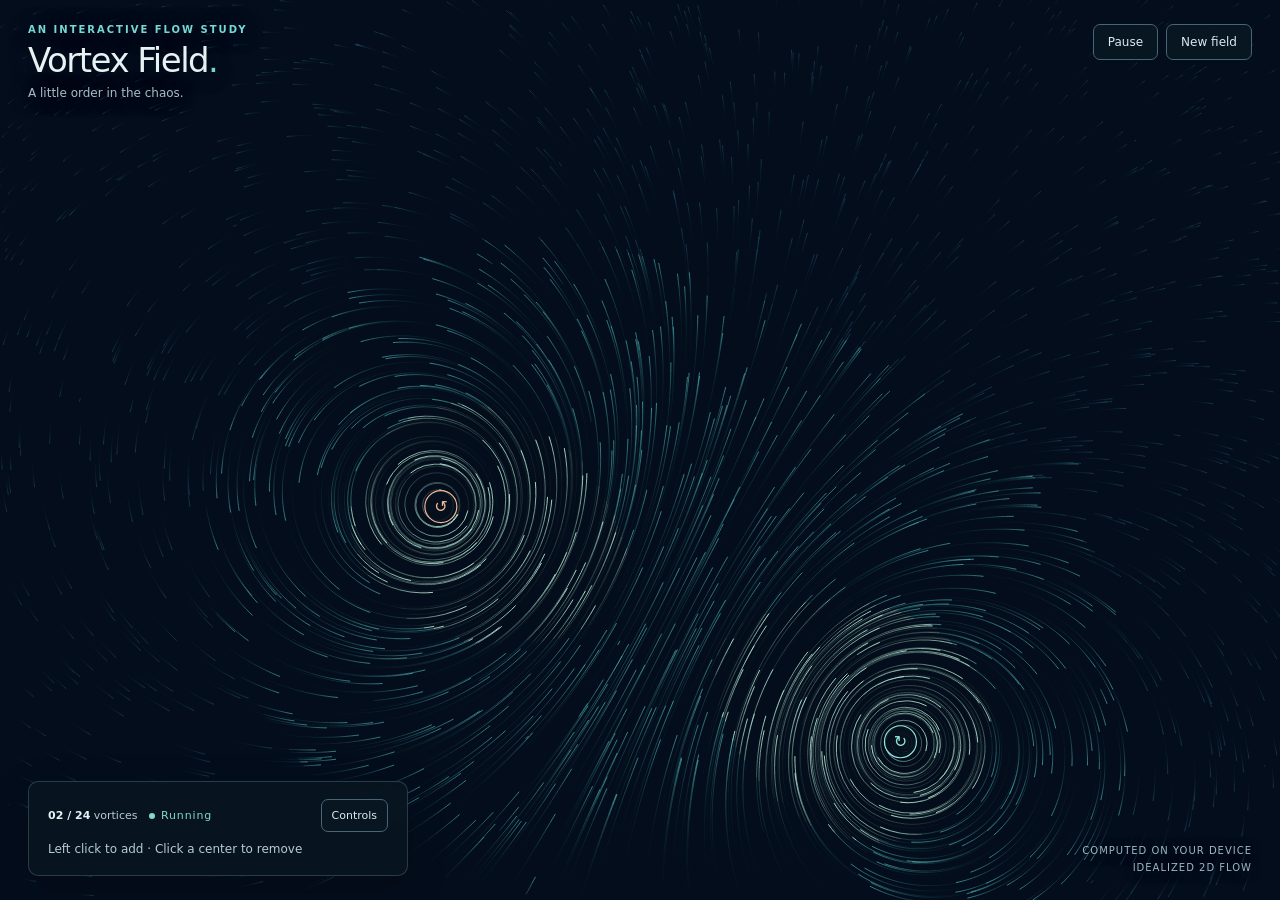
==== commit a610e1fe: "Refine vortex controls and selection markers for mouse, keyboard and touch" ====
--- a/index.html
+++ b/index.html
@@ -2,63 +2,525 @@
 <html lang="en">
 <head>
   <meta charset="utf-8">
-  <meta name="viewport" content="width=device-width, initial-scale=1">
-  <meta name="theme-color" content="#f8f9f8">
-  <meta name="description" content="A home for projects and experiments from Maswany.">
-  <title>Maswany — Projects &amp; experiments</title>
-  <link rel="icon" href="data:,">
+  <meta name="viewport" content="width=device-width, initial-scale=1, viewport-fit=cover">
+  <meta name="theme-color" content="#07111d">
+  <meta name="description" content="An interactive, locally computed vortex flow field. Add and remove vortices and watch the currents change.">
+  <title>Vortex Field — an interactive flow study</title>
   <style>
-    :root { color-scheme: light; font-family: -apple-system, BlinkMacSystemFont, "Segoe UI", sans-serif; color: #192823; background: #f8f9f8; }
+    :root { color-scheme: dark; font-family: Inter, ui-sans-serif, system-ui, -apple-system, BlinkMacSystemFont, "Segoe UI", sans-serif; color: #e7f2f4; background: #07111d; }
     * { box-sizing: border-box; }
-    body { margin: 0; }
-    .wrap { width: min(1040px, calc(100% - 64px)); margin: 0 auto; }
-    header { padding: 34px 0; border-bottom: 1px solid #dce2df; }
-    .brand { color: inherit; text-decoration: none; font-size: 18px; font-weight: 750; letter-spacing: -.045em; }
-    .brand span { color: #638879; }
-    main { padding: clamp(80px, 13vw, 150px) 0 110px; }
-    .eyebrow { margin: 0 0 24px; color: #557468; font-size: 13px; font-weight: 700; letter-spacing: .14em; text-transform: uppercase; }
-    h1 { max-width: 780px; margin: 0; font-size: clamp(48px, 8vw, 88px); font-weight: 600; letter-spacing: -.065em; line-height: 1.02; }
-    .intro { max-width: 490px; margin: 28px 0 0; color: #62716a; font-size: 19px; line-height: 1.65; }
-    .projects { margin-top: clamp(80px, 11vw, 130px); }
-    .section-label { margin: 0 0 18px; color: #62716a; font-size: 13px; font-weight: 700; letter-spacing: .12em; text-transform: uppercase; }
-    .project { display: grid; grid-template-columns: 1fr 1.2fr auto; align-items: center; gap: 28px; padding: 30px 0; border-top: 1px solid #dce2df; color: inherit; text-decoration: none; }
-    .project:last-child { border-bottom: 1px solid #dce2df; }
-    .project h2 { margin: 0; font-size: 24px; font-weight: 600; letter-spacing: -.035em; }
-    .project p { margin: 0; color: #62716a; line-height: 1.55; }
-    .visit { color: #315c4c; font-size: 14px; font-weight: 650; white-space: nowrap; }
-    .project:hover h2, .project:hover .visit { text-decoration: underline; text-underline-offset: 5px; }
-    a:focus-visible { outline: 3px solid #557e6e; outline-offset: 5px; }
-    footer { padding: 28px 0 38px; border-top: 1px solid #dce2df; color: #74817b; font-size: 14px; }
-    @media (max-width: 650px) {
-      .wrap { width: calc(100% - 40px); }
-      header { padding: 25px 0; }
-      main { padding: 80px 0; }
-      .project { grid-template-columns: 1fr auto; gap: 8px 20px; padding: 25px 0; }
-      .project p { grid-column: 1 / -1; grid-row: 2; }
-      .visit { grid-column: 2; grid-row: 1; }
+    html, body { margin: 0; width: 100%; height: 100%; overflow: hidden; }
+    body { background: #07111d; }
+    canvas { position: fixed; inset: 0; display: block; width: 100%; height: 100%; }
+    [hidden] { display: none !important; }
+    #flow { touch-action: manipulation; cursor: crosshair; }
+    #flow[data-over-center="true"] { cursor: pointer; }
+    #flow:focus-visible { outline: 2px solid #9ef4ec; outline-offset: -4px; }
+    #markers { pointer-events: none; }
+    .interface { position: fixed; inset: 0; pointer-events: none; display: flex; flex-direction: column; justify-content: space-between; padding: max(24px, env(safe-area-inset-top)) max(28px, env(safe-area-inset-right)) max(24px, env(safe-area-inset-bottom)) max(28px, env(safe-area-inset-left)); }
+    .top { display: flex; justify-content: space-between; align-items: flex-start; gap: 18px; }
+    .identity, .controls, .panel { pointer-events: auto; }
+    .identity { text-shadow: 0 2px 20px #07111d; }
+    .kicker { margin: 0 0 8px; color: #78d8d5; font-size: 10px; font-weight: 700; letter-spacing: .2em; text-transform: uppercase; }
+    h1 { margin: 0; font-size: clamp(23px, 3.4vw, 34px); font-weight: 500; letter-spacing: -.045em; line-height: 1; }
+    .subtitle { margin: 9px 0 0; color: #a7bdc9; font-size: 12px; }
+    .controls { display: flex; gap: 8px; }
+    button { color: #d8ebed; border: 1px solid #496474; background: rgba(9, 23, 35, .88); font: inherit; font-size: 12px; border-radius: 7px; padding: 10px 14px; cursor: pointer; }
+    button:hover { background: #1b3544; border-color: #8bbcc5; }
+    button:focus-visible { outline: 2px solid #9ef4ec; outline-offset: 3px; }
+    .bottom { display: flex; justify-content: space-between; align-items: flex-end; gap: 20px; }
+    .panel { width: 380px; max-width: 100%; padding: 17px 19px; border: 1px solid rgba(146, 184, 198, .24); border-radius: 10px; background: rgba(8, 22, 33, .88); box-shadow: 0 12px 40px #0003; backdrop-filter: blur(12px); }
+    .panel-header { display: flex; align-items: center; justify-content: space-between; gap: 16px; }
+    .panel-title { margin: 0; color: #b7cbd2; font-size: 11px; line-height: 1.8; }
+    .live { margin-inline-start: 8px; }
+    #count { color: #e7f2f4; font-variant-numeric: tabular-nums; }
+    #count[data-full="true"] { color: #ffd1a6; }
+    #toggle-panel { font-size: 11px; padding: 9px 10px; flex-shrink: 0; }
+    #panel-body { margin-top: 12px; max-height: min(310px, 38vh); overflow-y: auto; padding: 4px; }
+    .feedback { margin: 10px 0 0; color: #b9d7dc; font-size: 11px; line-height: 1.4; }
+    .feedback:empty { display: none; }
+    .quick-help { margin: 8px 0 0; color: #b7cbd2; font-size: 12px; line-height: 1.5; }
+    .keyboard-help, .touch-help { display: none; }
+    #flow:focus-visible ~ .interface .quick-help span { display: none; }
+    #flow:focus-visible ~ .interface .quick-help .keyboard-help { display: inline; }
+    .feedback[data-warning="true"] { color: #ffd1a6; }
+    kbd { font: inherit; color: #d9e6e8; }
+    .live { display: inline-flex; align-items: center; gap: 6px; color: #83d8ca; letter-spacing: .08em; }
+    .live::before { content: ''; width: 6px; height: 6px; border-radius: 50%; background: currentColor; }
+    .instructions { margin: 0; color: #d9e6e8; font-size: 12px; line-height: 1.8; }
+    .instructions span { color: #8fa8b2; }
+    .directions { display: flex; gap: 7px; margin-top: 13px; }
+    .directions button { flex: 1; padding: 8px 9px; font-size: 11px; }
+    .panel:has(#panel-body[hidden]) .directions { display: none; }
+    .directions button[aria-pressed="true"] { color: #8ee6df; background: #183438; border-color: #598f8f; }
+    #counterclockwise[aria-pressed="true"] { color: #f3b898; background: #342a29; border-color: #a07c6b; }
+    @media (any-pointer: coarse) {
+      .panel:has(#panel-body[hidden]) .directions { display: flex; }
+      .directions button, .controls button, #toggle-panel { min-height: 44px; }
+    }
+    @media (pointer: coarse) {
+      .mouse-help { display: none; }
+      .touch-help { display: inline; }
+    }
+    .hint { margin: 10px 0 0; color: #8fa8b2; font-size: 10px; line-height: 1.5; }
+    .stats { text-align: right; color: #9eb5c0; text-shadow: 0 2px 12px #07111d; font-size: 10px; line-height: 1.7; letter-spacing: .1em; text-transform: uppercase; }
+    .stats strong { display: block; color: #e7f2f4; font-size: 18px; letter-spacing: 0; font-weight: 500; }
+    .sr-only { position: absolute; width: 1px; height: 1px; padding: 0; margin: -1px; overflow: hidden; clip-path: inset(50%); white-space: nowrap; border: 0; }
+    @media (max-height: 500px) {
+      .panel { max-height: 55dvh; overflow-y: auto; }
+      #panel-body { max-height: none; }
+    }
+    @media (max-width: 600px) {
+      .interface { padding: max(18px, env(safe-area-inset-top)) max(16px, env(safe-area-inset-right)) max(16px, env(safe-area-inset-bottom)) max(16px, env(safe-area-inset-left)); }
+      .kicker { font-size: 9px; margin-bottom: 6px; }
+      h1 { font-size: 23px; }
+      .subtitle { font-size: 11px; }
+      .controls { gap: 5px; }
+      .controls button { padding: 9px 10px; font-size: 11px; }
+      .bottom { gap: 8px; }
+      .panel { padding: 12px 13px; max-width: min(340px, calc(100vw - 32px)); }
+      .panel-title { font-size: 10px; }
+      .instructions { font-size: 11px; line-height: 1.65; }
+      .directions { margin-top: 8px; }
+      .hint { margin-top: 7px; }
+      .stats { display: none; }
     }
   </style>
 </head>
 <body>
-  <header><div class="wrap"><a class="brand" href="/">maswany<span>.</span></a></div></header>
-  <main class="wrap">
-    <p class="eyebrow">A little corner of the web</p>
-    <h1>Projects &amp;<br>experiments.</h1>
-    <p class="intro">A collection of ideas, interactive experiments, and other things worth sharing.</p>
-    <section class="projects" aria-labelledby="projects-heading">
-      <h2 class="section-label" id="projects-heading">Explore</h2>
-      <a class="project" href="https://sheep.maswany.com/">
-        <h2>Baa Humbug</h2>
-        <p>Meet Bramble, a small sheep with big feelings.</p>
-        <span class="visit">Visit site</span>
-      </a>
-      <a class="project" href="https://vortex.maswany.com/">
-        <h2>Vortex Field</h2>
-        <p>An interactive study of vortices and flowing currents.</p>
-        <span class="visit">Visit site</span>
-      </a>
-    </section>
-  </main>
-  <footer><div class="wrap">maswany.com</div></footer>
+  <canvas id="flow" tabindex="0" role="application" aria-label="Interactive vortex field" aria-describedby="keyboard-help"></canvas>
+  <canvas id="markers" aria-hidden="true"></canvas>
+  <div class="interface">
+    <header class="top">
+      <div class="identity" data-field-overlay><p class="kicker">An interactive flow study</p><h1>Vortex Field<span style="color:#76d6cf">.</span></h1><p class="subtitle">A little order in the chaos.</p></div>
+      <div class="controls" data-field-overlay><button id="pause" type="button" aria-pressed="false">Pause</button><button id="reset" type="button">New field</button></div>
+    </header>
+    <div class="bottom">
+      <section class="panel" id="panel" data-field-overlay aria-label="Simulation controls and instructions">
+        <div class="panel-header">
+          <p class="panel-title"><strong id="count">02 / 24</strong> vortices <span class="live" id="state-label">Running</span></p>
+          <button id="toggle-panel" type="button" aria-expanded="false" aria-controls="panel-body">Controls</button>
+        </div>
+        <p class="quick-help"><span class="mouse-help">Left click to add · Click a center to remove</span><span class="touch-help">Tap to add · Tap a center to remove</span><span class="keyboard-help">Arrows to move · Enter to add · Delete to remove</span></p>
+        <p class="feedback" id="announcement" role="status" aria-live="polite" aria-atomic="true"></p>
+        <div class="directions" role="group" aria-label="Direction for touchscreen taps and keyboard placement"><button type="button" id="clockwise" aria-pressed="true">↻ Clockwise</button><button type="button" id="counterclockwise" aria-pressed="false">↺ Counterclockwise</button></div>
+        <div id="panel-body" hidden>
+          <p class="instructions"><strong>Left click</strong> <span>to add clockwise</span><br><strong>Right click</strong> <span>to add counterclockwise</span><br><strong>Click a center</strong> <span>to remove a vortex</span></p>
+          <p class="hint" id="keyboard-help">Tab to the field. Arrow keys move the crosshair; Shift + arrows move precisely. Enter adds a vortex. Delete removes one. C reverses direction. N selects the next vortex.</p>
+          <p class="hint">On touchscreens, choose a direction, then tap the field.</p>
+        </div>
+      </section>
+      <div class="stats" data-field-overlay>Computed on your device<br>idealized 2D flow</div>
+    </div>
+  </div>
+  <script>
+    const canvas = document.getElementById('flow');
+    const ctx = canvas.getContext('2d', { alpha: false });
+    const markers = document.getElementById('markers');
+    const markerCtx = markers.getContext('2d');
+    const pauseButton = document.getElementById('pause');
+    const resetButton = document.getElementById('reset');
+    const clockwiseButton = document.getElementById('clockwise');
+    const counterButton = document.getElementById('counterclockwise');
+    const count = document.getElementById('count');
+    const stateLabel = document.getElementById('state-label');
+    const announcement = document.getElementById('announcement');
+    const panelBody = document.getElementById('panel-body');
+    const panelToggle = document.getElementById('toggle-panel');
+    const overlays = [...document.querySelectorAll('[data-field-overlay]')];
+    const motionPreference = window.matchMedia('(prefers-reduced-motion: reduce)');
+    const MAX_VORTICES = 24;
+    const CORE = 38;
+    const STRENGTH = 19000;
+    const HIT_RADIUS = 22;
+    const CLEARANCE = HIT_RADIUS + 6;
+    let width = 0, height = 0, pixelRatio = 1;
+    let vortices = [], particles = [];
+    let blockedAreas = [];
+    let selectedDirection = 1;
+    let running = !motionPreference.matches;
+    let frameId = null, previousTime = 0;
+    const cursor = { x: 0, y: 0, visible: false, selected: null };
+    let hoveredVortex = null;
+    const stages = Array.from({ length: 4 }, () => ({ x: 0, y: 0, rate: 0 }));
+    const paths = [[], [], []];
+
+    function report(message, warning = false) {
+      announcement.textContent = message;
+      announcement.dataset.warning = String(warning);
+    }
+    function setCollapsed(collapsed) {
+      panelBody.hidden = collapsed;
+      panelToggle.setAttribute('aria-expanded', String(!collapsed));
+      panelToggle.textContent = collapsed ? 'Controls' : 'Hide controls';
+    }
+    function measureControls() {
+      blockedAreas = overlays.map(element => element.getBoundingClientRect())
+        .filter(rect => rect.width > 0 && rect.height > 0)
+        .map(rect => ({ left: rect.left - CLEARANCE, right: rect.right + CLEARANCE,
+          top: rect.top - CLEARANCE, bottom: rect.bottom + CLEARANCE }));
+    }
+    function isOpen(x, y, occupied = []) {
+      return x >= CLEARANCE && x <= width - CLEARANCE && y >= CLEARANCE && y <= height - CLEARANCE &&
+        !blockedAreas.some(rect => x >= rect.left && x <= rect.right && y >= rect.top && y <= rect.bottom) &&
+        !occupied.some(v => Math.hypot(v.x - x, v.y - y) <= HIT_RADIUS);
+    }
+    function clampPoint(point) {
+      return { x: Math.max(CLEARANCE, Math.min(width - CLEARANCE, point.x)),
+        y: Math.max(CLEARANCE, Math.min(height - CLEARANCE, point.y)) };
+    }
+    function findOpenPosition(preferred, occupied = []) {
+      const point = clampPoint(preferred);
+      if (isOpen(point.x, point.y, occupied)) return point;
+      // Find the nearest available spot, rather than jumping to a random location on resize.
+      let best = null, bestDistance = Infinity;
+      for (let y = CLEARANCE; y <= height - CLEARANCE; y += HIT_RADIUS + 2) {
+        for (let x = CLEARANCE; x <= width - CLEARANCE; x += HIT_RADIUS + 2) {
+          const distance = (x - point.x) ** 2 + (y - point.y) ** 2;
+          if (distance < bestDistance && isOpen(x, y, occupied)) {
+            best = { x, y }; bestDistance = distance;
+          }
+        }
+      }
+      return best;
+    }
+    function keepVorticesAccessible() {
+      measureControls();
+      const positions = [];
+      for (const vortex of vortices) {
+        const point = findOpenPosition(vortex, positions);
+        if (!point) {
+          // Preserve vortices on very small windows; collapsing gives them more room.
+          if (!panelBody.hidden) { setCollapsed(true); return keepVorticesAccessible(); }
+          report('More room needed. Enlarge the window; N and Delete still select and remove vortices.', true);
+          return false;
+        }
+        positions.push(point);
+      }
+      vortices.forEach((vortex, index) => Object.assign(vortex, positions[index]));
+      return true;
+    }
+    function layoutChanged() {
+      if (!width || !height) return;
+      hoveredVortex = null;
+      keepVorticesAccessible();
+      if (cursor.selected && vortices.includes(cursor.selected)) Object.assign(cursor, { x: cursor.selected.x, y: cursor.selected.y });
+      else Object.assign(cursor, findOpenPosition(cursor) || clampPoint(cursor));
+      refreshField();
+    }
+
+    function randomParticle() {
+      return { x: Math.random() * width, y: Math.random() * height, age: Math.random() * 9 + 2 };
+    }
+    function field(x, y, output = {}) {
+      let vx = 0, vy = 0, rate = 0;
+      for (const vortex of vortices) {
+        const dx = x - vortex.x, dy = y - vortex.y;
+        const magnitude = STRENGTH / (dx * dx + dy * dy + CORE * CORE);
+        const factor = vortex.direction * magnitude;
+        vx -= dy * factor;
+        vy += dx * factor;
+        // Sum absolute contributions: opposite vortices can cancel velocity without
+        // cancelling shear. This bounds the local velocity gradient.
+        rate += magnitude;
+      }
+      output.x = vx; output.y = vy; output.rate = rate;
+      return output;
+    }
+    function advanceParticle(p, dt, trace = null) {
+      let remaining = dt;
+      const [a, b, c, d] = stages;
+      while (remaining > 1e-10) {
+        field(p.x, p.y, a);
+        const speed = Math.hypot(a.x, a.y);
+        // RK4 with bounded rotation and displacement per substep. Drawing rate
+        // no longer determines the accuracy of tight, fast orbits.
+        const step = Math.min(remaining, .25 / Math.max(a.rate, 1e-9), CORE * .25 / Math.max(speed, 1e-9));
+        field(p.x + a.x * step / 2, p.y + a.y * step / 2, b);
+        field(p.x + b.x * step / 2, p.y + b.y * step / 2, c);
+        field(p.x + c.x * step, p.y + c.y * step, d);
+        const nx = p.x + step * (a.x + 2 * b.x + 2 * c.x + d.x) / 6;
+        const ny = p.y + step * (a.y + 2 * b.y + 2 * c.y + d.y) / 6;
+        if (trace && speed > 1) trace[speed > 150 ? 2 : speed > 55 ? 1 : 0].push(p.x, p.y, nx, ny);
+        p.x = nx; p.y = ny;
+        remaining -= step;
+      }
+    }
+    function background() {
+      ctx.fillStyle = '#07111d';
+      ctx.fillRect(0, 0, width, height);
+    }
+    function updateCount() {
+      count.textContent = `${String(vortices.length).padStart(2, '0')} / ${MAX_VORTICES}`;
+      count.dataset.full = String(vortices.length >= MAX_VORTICES);
+    }
+    function drawMarkers() {
+      markerCtx.clearRect(0, 0, width, height);
+      markerCtx.font = '16px system-ui, sans-serif';
+      markerCtx.textAlign = 'center';
+      markerCtx.textBaseline = 'middle';
+      for (const vortex of vortices) {
+        const color = vortex.direction === 1 ? '#8ee6df' : '#f3b898';
+        markerCtx.beginPath();
+        markerCtx.arc(vortex.x, vortex.y, 16, 0, Math.PI * 2);
+        markerCtx.fillStyle = 'rgba(7, 17, 29, .84)';
+        markerCtx.fill();
+        markerCtx.strokeStyle = color;
+        markerCtx.lineWidth = 1.2;
+        markerCtx.stroke();
+        markerCtx.fillStyle = color;
+        markerCtx.fillText(vortex.direction === 1 ? '↻' : '↺', vortex.x, vortex.y + 1);
+      }
+      const target = cursor.visible ? vortices[vortexAt(cursor.x, cursor.y)] : hoveredVortex;
+      canvas.dataset.overCenter = String(Boolean(hoveredVortex));
+      if (target || cursor.visible) {
+        const { x, y } = target || cursor;
+        const inner = target ? 19 : 0;
+        const outer = target ? 25 : 7;
+        markerCtx.strokeStyle = '#e7f2f4';
+        markerCtx.lineWidth = 1.5;
+        markerCtx.beginPath();
+        markerCtx.moveTo(x - outer, y); markerCtx.lineTo(x - inner, y);
+        markerCtx.moveTo(x + inner, y); markerCtx.lineTo(x + outer, y);
+        markerCtx.moveTo(x, y - outer); markerCtx.lineTo(x, y - inner);
+        markerCtx.moveTo(x, y + inner); markerCtx.lineTo(x, y + outer);
+        markerCtx.stroke();
+      }
+      updateCount();
+    }
+    function randomize() {
+      measureControls();
+      hoveredVortex = null;
+      vortices = [];
+      for (const direction of [1, -1]) {
+        let position = null;
+        for (let attempt = 0; attempt < 100 && !position; attempt++) {
+          const x = CLEARANCE + Math.random() * Math.max(0, width - 2 * CLEARANCE);
+          const y = CLEARANCE + Math.random() * Math.max(0, height - 2 * CLEARANCE);
+          if (isOpen(x, y, vortices)) position = { x, y };
+        }
+        position ||= findOpenPosition({ x: width / 2, y: height / 2 }, vortices);
+        if (position) vortices.push({ ...position, direction });
+      }
+      cursor.selected = null;
+      particles = Array.from({ length: particleCount() }, randomParticle);
+      background();
+      drawMarkers();
+      report(vortices.length === 2 ? '' : 'Enlarge the window to make room for two vortices.', vortices.length !== 2);
+      if (!running) drawStill();
+    }
+    function particleCount() {
+      return Math.max(450, Math.min(1800, Math.round(width * height / 600)));
+    }
+    function resize() {
+      const oldWidth = width, oldHeight = height;
+      width = window.innerWidth;
+      height = window.innerHeight;
+      pixelRatio = Math.min(window.devicePixelRatio || 1, 1.5);
+      for (const layer of [canvas, markers]) {
+        layer.width = Math.round(width * pixelRatio);
+        layer.height = Math.round(height * pixelRatio);
+      }
+      ctx.setTransform(pixelRatio, 0, 0, pixelRatio, 0, 0);
+      markerCtx.setTransform(pixelRatio, 0, 0, pixelRatio, 0, 0);
+      if (height < 500) setCollapsed(true);
+      if (oldWidth && oldHeight) {
+        for (const vortex of vortices) { vortex.x *= width / oldWidth; vortex.y *= height / oldHeight; }
+        cursor.x *= width / oldWidth; cursor.y *= height / oldHeight;
+        particles = Array.from({ length: particleCount() }, randomParticle);
+        background();
+        layoutChanged();
+      } else {
+        randomize();
+        Object.assign(cursor, findOpenPosition({ x: width / 2, y: height / 2 }) || clampPoint({ x: width / 2, y: height / 2 }));
+      }
+    }
+    function drawStill() {
+      // Show a field even when reduced motion starts the simulation paused.
+      const spacing = Math.max(18, Math.sqrt(width * height / 1800));
+      ctx.lineWidth = 1;
+      ctx.strokeStyle = 'rgba(124, 213, 211, .55)';
+      ctx.beginPath();
+      for (let y = spacing / 2; y < height; y += spacing) {
+        for (let x = spacing / 2; x < width; x += spacing) {
+          const velocity = field(x, y);
+          const magnitude = Math.hypot(velocity.x, velocity.y);
+          if (magnitude < 1) continue;
+          const length = Math.min(10, magnitude / 8);
+          ctx.moveTo(x, y);
+          ctx.lineTo(x + velocity.x / magnitude * length, y + velocity.y / magnitude * length);
+        }
+      }
+      ctx.stroke();
+    }
+    function paint(dt) {
+      ctx.fillStyle = `rgba(7, 17, 29, ${1 - Math.exp(-2.6 * dt)})`;
+      ctx.fillRect(0, 0, width, height);
+      // Batch tracer strokes by speed to keep the field smooth on phones.
+      paths.forEach(path => { path.length = 0; });
+      for (const p of particles) {
+        p.age -= dt;
+        if (p.x < -5 || p.x > width + 5 || p.y < -5 || p.y > height + 5 || p.age <= 0) {
+          Object.assign(p, randomParticle());
+          continue;
+        }
+        advanceParticle(p, dt, paths);
+      }
+      const colors = ['rgba(62, 151, 178, .32)', 'rgba(94, 215, 214, .57)', 'rgba(191, 243, 222, .85)'];
+      ctx.lineWidth = 1;
+      for (let i = 0; i < paths.length; i++) {
+        ctx.beginPath();
+        for (let j = 0; j < paths[i].length; j += 4) {
+          ctx.moveTo(paths[i][j], paths[i][j + 1]);
+          ctx.lineTo(paths[i][j + 2], paths[i][j + 3]);
+        }
+        ctx.strokeStyle = colors[i];
+        ctx.stroke();
+      }
+    }
+    function animate(time) {
+      frameId = null;
+      if (!running || document.hidden) return;
+      const dt = previousTime ? Math.min((time - previousTime) / 1000, .05) : 1 / 60;
+      previousTime = time;
+      paint(dt);
+      frameId = requestAnimationFrame(animate);
+    }
+    function syncAnimation() {
+      if (frameId !== null) cancelAnimationFrame(frameId);
+      frameId = null;
+      previousTime = 0;
+      pauseButton.textContent = running ? 'Pause' : 'Resume';
+      pauseButton.setAttribute('aria-pressed', String(!running));
+      stateLabel.textContent = running ? 'Running' : 'Paused';
+      if (running && !document.hidden) frameId = requestAnimationFrame(animate);
+    }
+    function refreshField() {
+      drawMarkers();
+      if (!running) { background(); drawStill(); }
+    }
+    function setDirection(direction) {
+      selectedDirection = direction;
+      clockwiseButton.setAttribute('aria-pressed', String(direction === 1));
+      counterButton.setAttribute('aria-pressed', String(direction === -1));
+      report(`${direction === 1 ? 'Clockwise' : 'Counterclockwise'} selected for touch and keyboard.`);
+    }
+    function vortexAt(x, y) {
+      // Prefer the closest center when deletion targets overlap.
+      let closest = -1, distance = HIT_RADIUS;
+      vortices.forEach((vortex, index) => {
+        const candidate = Math.hypot(vortex.x - x, vortex.y - y);
+        if (candidate <= distance) { closest = index; distance = candidate; }
+      });
+      return closest;
+    }
+    function removeVortex(index) {
+      if (index < 0) { report('No vortex at the crosshair. Press N to select one.'); return; }
+      vortices.splice(index, 1);
+      cursor.selected = null;
+      report(`Vortex removed. ${vortices.length} of ${MAX_VORTICES} active.`);
+      refreshField();
+    }
+    function addVortex(x, y, direction) {
+      if (vortices.length >= MAX_VORTICES) {
+        report(`Limit reached: ${MAX_VORTICES}/${MAX_VORTICES} vortices. Remove one to add another.`, true);
+        return;
+      }
+      measureControls();
+      if (!isOpen(x, y)) { report('Move farther from the controls or screen edge to add a vortex.', true); return; }
+      if (vortexAt(x, y) !== -1) { report('A vortex is already here. Press Delete to remove it.'); return; }
+      const vortex = { x, y, direction };
+      vortices.push(vortex);
+      if (cursor.visible) cursor.selected = vortex;
+      report(`${direction === 1 ? 'Clockwise' : 'Counterclockwise'} added. ${vortices.length}/${MAX_VORTICES} active.${vortices.length === MAX_VORTICES ? ' Limit reached; remove one to add another.' : ''}`, vortices.length === MAX_VORTICES);
+      refreshField();
+    }
+    function describeCursor() {
+      const index = vortexAt(cursor.x, cursor.y);
+      const location = `${Math.round(cursor.x / width * 100)}% across, ${Math.round(cursor.y / height * 100)}% down.`;
+      const action = index !== -1 ? `Vortex ${index + 1}, ${vortices[index].direction === 1 ? 'clockwise' : 'counterclockwise'}. Delete to remove.` : `${selectedDirection === 1 ? 'Clockwise' : 'Counterclockwise'}. Enter to add.`;
+      report(`${location} ${action}`);
+    }
+    canvas.addEventListener('pointermove', event => {
+      if (event.pointerType !== 'mouse') return;
+      const target = vortices[vortexAt(event.clientX, event.clientY)] || null;
+      if (target === hoveredVortex && !cursor.visible) return;
+      hoveredVortex = target;
+      cursor.visible = false;
+      drawMarkers();
+    });
+    canvas.addEventListener('pointerleave', () => {
+      hoveredVortex = null;
+      drawMarkers();
+    });
+    canvas.addEventListener('contextmenu', event => event.preventDefault());
+    canvas.addEventListener('pointerdown', event => {
+      if (event.isPrimary === false || (event.button !== 0 && event.button !== 2)) return;
+      const bounds = canvas.getBoundingClientRect();
+      const x = event.clientX - bounds.left, y = event.clientY - bounds.top;
+      hoveredVortex = null;
+      canvas.focus({ preventScroll: true });
+      Object.assign(cursor, { x, y, visible: false, selected: null });
+      drawMarkers();
+      const index = vortexAt(x, y);
+      if (index !== -1) {
+        if (event.button === 0) removeVortex(index);
+        return;
+      }
+      const direction = event.pointerType === 'mouse' ? (event.button === 2 ? -1 : 1) : selectedDirection;
+      addVortex(x, y, direction);
+    });
+    canvas.addEventListener('focus', () => {
+      hoveredVortex = null;
+      cursor.visible = true;
+      describeCursor();
+      drawMarkers();
+    });
+    canvas.addEventListener('blur', () => { cursor.visible = false; drawMarkers(); });
+    canvas.addEventListener('keydown', event => {
+      if (event.ctrlKey || event.metaKey || event.altKey) return;
+      const key = event.key.toLowerCase();
+      const arrows = { arrowleft: [-1, 0], arrowright: [1, 0], arrowup: [0, -1], arrowdown: [0, 1] };
+      if (!arrows[key] && !['enter', 'delete', 'backspace', 'c', 'n'].includes(key)) return;
+      event.preventDefault();
+      hoveredVortex = null;
+      cursor.visible = true;
+      if (arrows[key]) {
+        const step = event.shiftKey ? 4 : 16;
+        Object.assign(cursor, clampPoint({ x: cursor.x + arrows[key][0] * step, y: cursor.y + arrows[key][1] * step }));
+        cursor.selected = null;
+        describeCursor();
+      } else if (!event.repeat) {
+        if (key === 'enter') addVortex(cursor.x, cursor.y, selectedDirection);
+        else if (key === 'delete' || key === 'backspace') removeVortex(vortexAt(cursor.x, cursor.y));
+        else if (key === 'c') setDirection(-selectedDirection);
+        else if (key === 'n') {
+          if (!vortices.length) report('No vortices to select. Use arrows and Enter to add one.');
+          else {
+            cursor.selected = vortices[(vortices.indexOf(cursor.selected) + 1) % vortices.length];
+            cursor.x = cursor.selected.x; cursor.y = cursor.selected.y;
+            describeCursor();
+          }
+        }
+      }
+      drawMarkers();
+    });
+    pauseButton.addEventListener('click', () => { running = !running; syncAnimation(); });
+    resetButton.addEventListener('click', randomize);
+    clockwiseButton.addEventListener('click', () => setDirection(1));
+    counterButton.addEventListener('click', () => setDirection(-1));
+    panelToggle.addEventListener('click', () => { setCollapsed(!panelBody.hidden); layoutChanged(); });
+    document.addEventListener('visibilitychange', syncAnimation);
+    window.addEventListener('resize', resize);
+    setCollapsed(true);
+    resize();
+    syncAnimation();
+    // Also respond to text wrapping, zoom and panel expansion without requiring
+    // a window resize. Reserve space for the full deletion target, not just its dot.
+    if (typeof ResizeObserver !== 'undefined') {
+      const layoutObserver = new ResizeObserver(layoutChanged);
+      overlays.forEach(element => layoutObserver.observe(element));
+    }
+  </script>
 </body>
 </html>
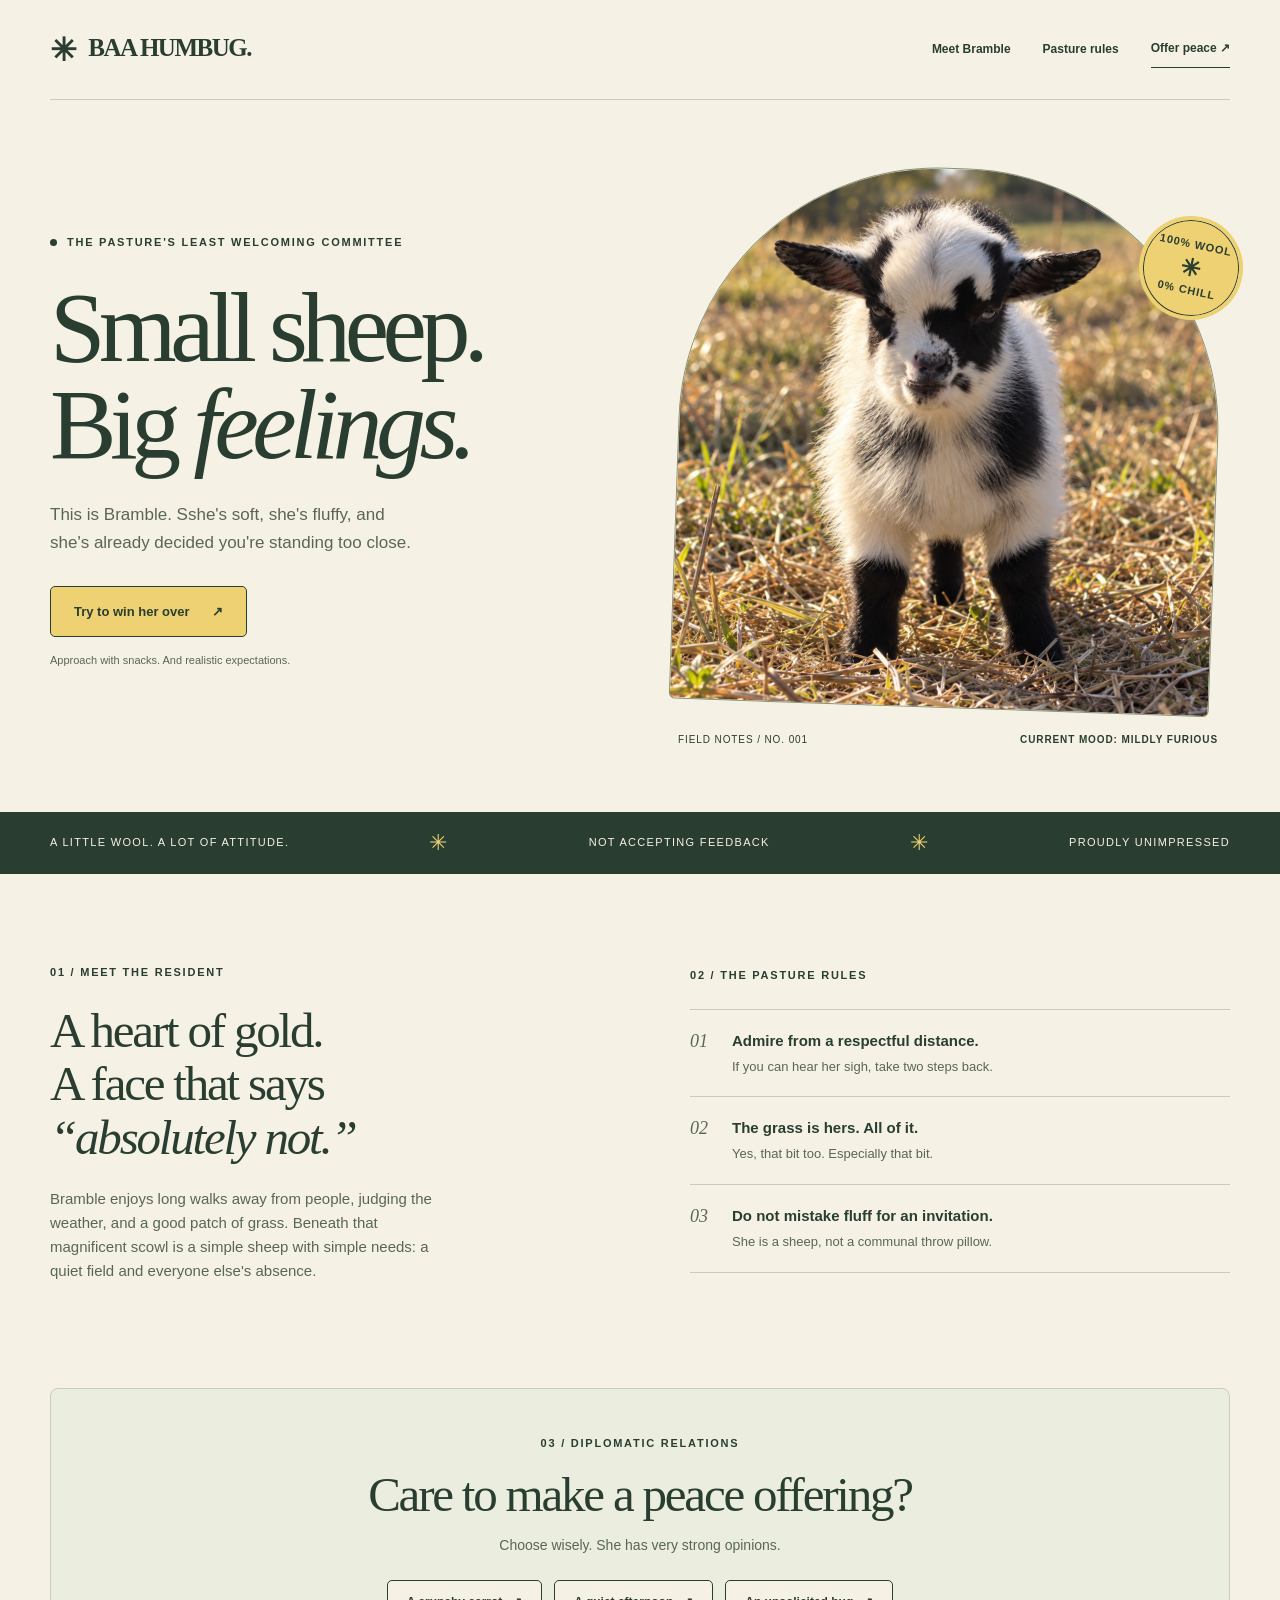
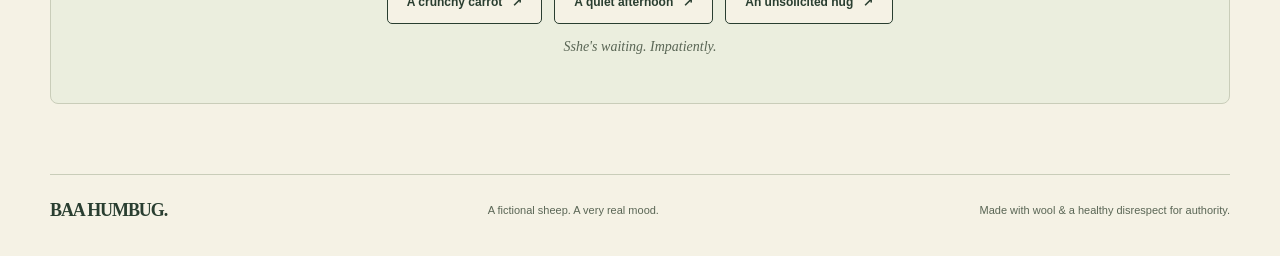
==== commit 0c12f654: "Return to the hero on refresh and correct Bramble’s pronouns" ====
--- a/index.html
+++ b/index.html
@@ -2,525 +2,193 @@
 <html lang="en">
 <head>
   <meta charset="utf-8">
-  <meta name="viewport" content="width=device-width, initial-scale=1, viewport-fit=cover">
-  <meta name="theme-color" content="#07111d">
-  <meta name="description" content="An interactive, locally computed vortex flow field. Add and remove vortices and watch the currents change.">
-  <title>Vortex Field — an interactive flow study</title>
+  <meta name="viewport" content="width=device-width, initial-scale=1">
+  <meta name="theme-color" content="#f5f2e5">
+  <meta name="description" content="Meet Bramble. A small sheep with big feelings, strict pasture rules, and absolutely no time for your nonsense.">
+  <title>Baa Humbug — Small sheep. Big feelings.</title>
+  <link rel="icon" href="data:,">
+  <script>
+    // A refresh starts at the hero, even after visiting a section link.
+    if (performance.getEntriesByType('navigation')[0]?.type === 'reload') {
+      const restoration = history.scrollRestoration;
+      history.scrollRestoration = 'manual';
+      if (location.hash) history.replaceState(history.state, '', location.pathname + location.search);
+      window.addEventListener('pageshow', () => {
+        // Finish after the browser has restored the previous viewport.
+        requestAnimationFrame(() => {
+          window.scrollTo({ top: 0, behavior: 'instant' });
+          history.scrollRestoration = restoration;
+        });
+      }, { once: true });
+    }
+  </script>
   <style>
-    :root { color-scheme: dark; font-family: Inter, ui-sans-serif, system-ui, -apple-system, BlinkMacSystemFont, "Segoe UI", sans-serif; color: #e7f2f4; background: #07111d; }
+    :root { --paper: #f5f2e5; --ink: #293e30; --muted: #5a6655; --yellow: #eed173; --line: #c9cdb9; }
     * { box-sizing: border-box; }
-    html, body { margin: 0; width: 100%; height: 100%; overflow: hidden; }
-    body { background: #07111d; }
-    canvas { position: fixed; inset: 0; display: block; width: 100%; height: 100%; }
-    [hidden] { display: none !important; }
-    #flow { touch-action: manipulation; cursor: crosshair; }
-    #flow[data-over-center="true"] { cursor: pointer; }
-    #flow:focus-visible { outline: 2px solid #9ef4ec; outline-offset: -4px; }
-    #markers { pointer-events: none; }
-    .interface { position: fixed; inset: 0; pointer-events: none; display: flex; flex-direction: column; justify-content: space-between; padding: max(24px, env(safe-area-inset-top)) max(28px, env(safe-area-inset-right)) max(24px, env(safe-area-inset-bottom)) max(28px, env(safe-area-inset-left)); }
-    .top { display: flex; justify-content: space-between; align-items: flex-start; gap: 18px; }
-    .identity, .controls, .panel { pointer-events: auto; }
-    .identity { text-shadow: 0 2px 20px #07111d; }
-    .kicker { margin: 0 0 8px; color: #78d8d5; font-size: 10px; font-weight: 700; letter-spacing: .2em; text-transform: uppercase; }
-    h1 { margin: 0; font-size: clamp(23px, 3.4vw, 34px); font-weight: 500; letter-spacing: -.045em; line-height: 1; }
-    .subtitle { margin: 9px 0 0; color: #a7bdc9; font-size: 12px; }
-    .controls { display: flex; gap: 8px; }
-    button { color: #d8ebed; border: 1px solid #496474; background: rgba(9, 23, 35, .88); font: inherit; font-size: 12px; border-radius: 7px; padding: 10px 14px; cursor: pointer; }
-    button:hover { background: #1b3544; border-color: #8bbcc5; }
-    button:focus-visible { outline: 2px solid #9ef4ec; outline-offset: 3px; }
-    .bottom { display: flex; justify-content: space-between; align-items: flex-end; gap: 20px; }
-    .panel { width: 380px; max-width: 100%; padding: 17px 19px; border: 1px solid rgba(146, 184, 198, .24); border-radius: 10px; background: rgba(8, 22, 33, .88); box-shadow: 0 12px 40px #0003; backdrop-filter: blur(12px); }
-    .panel-header { display: flex; align-items: center; justify-content: space-between; gap: 16px; }
-    .panel-title { margin: 0; color: #b7cbd2; font-size: 11px; line-height: 1.8; }
-    .live { margin-inline-start: 8px; }
-    #count { color: #e7f2f4; font-variant-numeric: tabular-nums; }
-    #count[data-full="true"] { color: #ffd1a6; }
-    #toggle-panel { font-size: 11px; padding: 9px 10px; flex-shrink: 0; }
-    #panel-body { margin-top: 12px; max-height: min(310px, 38vh); overflow-y: auto; padding: 4px; }
-    .feedback { margin: 10px 0 0; color: #b9d7dc; font-size: 11px; line-height: 1.4; }
-    .feedback:empty { display: none; }
-    .quick-help { margin: 8px 0 0; color: #b7cbd2; font-size: 12px; line-height: 1.5; }
-    .keyboard-help, .touch-help { display: none; }
-    #flow:focus-visible ~ .interface .quick-help span { display: none; }
-    #flow:focus-visible ~ .interface .quick-help .keyboard-help { display: inline; }
-    .feedback[data-warning="true"] { color: #ffd1a6; }
-    kbd { font: inherit; color: #d9e6e8; }
-    .live { display: inline-flex; align-items: center; gap: 6px; color: #83d8ca; letter-spacing: .08em; }
-    .live::before { content: ''; width: 6px; height: 6px; border-radius: 50%; background: currentColor; }
-    .instructions { margin: 0; color: #d9e6e8; font-size: 12px; line-height: 1.8; }
-    .instructions span { color: #8fa8b2; }
-    .directions { display: flex; gap: 7px; margin-top: 13px; }
-    .directions button { flex: 1; padding: 8px 9px; font-size: 11px; }
-    .panel:has(#panel-body[hidden]) .directions { display: none; }
-    .directions button[aria-pressed="true"] { color: #8ee6df; background: #183438; border-color: #598f8f; }
-    #counterclockwise[aria-pressed="true"] { color: #f3b898; background: #342a29; border-color: #a07c6b; }
-    @media (any-pointer: coarse) {
-      .panel:has(#panel-body[hidden]) .directions { display: flex; }
-      .directions button, .controls button, #toggle-panel { min-height: 44px; }
+    html { scroll-behavior: smooth; scroll-padding-top: 24px; }
+    body { margin: 0; background: var(--paper); color: var(--ink); font: 17px/1.6 Arial, Helvetica, sans-serif; }
+    a { color: inherit; text-decoration: none; }
+    a, button { -webkit-tap-highlight-color: transparent; }
+    a:focus-visible, button:focus-visible { outline: 3px solid var(--ink); outline-offset: 6px; }
+    ::selection { background: var(--yellow); color: var(--ink); }
+    .wrap { width: min(1180px, calc(100% - 80px)); margin-inline: auto; }
+    .eyebrow { margin: 0; font-size: 11px; font-weight: 700; letter-spacing: .16em; text-transform: uppercase; }
+    .skip { position: absolute; top: -100px; left: 16px; padding: 12px; background: var(--yellow); z-index: 10; }
+    .skip:focus { top: 12px; }
+    header { display: flex; align-items: center; justify-content: space-between; gap: 24px; min-height: 100px; border-bottom: 1px solid var(--line); }
+    .brand { font: bold 25px Georgia, 'Times New Roman', serif; letter-spacing: -.06em; }
+    .brand span { display: inline-block; margin-right: 8px; font-size: 32px; vertical-align: middle; }
+    nav { display: flex; align-items: center; gap: 32px; font-size: 12px; font-weight: 700; }
+    nav a { padding-block: 8px; }
+    nav a:hover { text-decoration: underline; text-underline-offset: 5px; }
+    .nav-cta { border-bottom: 1px solid var(--ink); }
+    .hero { display: grid; grid-template-columns: 1fr 1fr; align-items: center; gap: 52px; padding-block: 68px 64px; }
+    .hero-copy { padding-bottom: 12px; }
+    .hero .eyebrow { display: flex; align-items: center; gap: 10px; }
+    .dot { width: 7px; height: 7px; display: inline-block; background: var(--ink); border-radius: 50%; }
+    h1 { font: normal clamp(64px, 7.8vw, 105px)/.97 Georgia, 'Times New Roman', serif; letter-spacing: -.065em; margin: 28px 0; }
+    h1 em { font-weight: normal; }
+    .intro { max-width: 370px; margin: 0 0 30px; color: var(--muted); font-size: 17px; }
+    .button { display: inline-flex; align-items: center; justify-content: center; gap: 22px; padding: 15px 23px; border: 1px solid var(--ink); border-radius: 5px; background: var(--yellow); color: var(--ink); font: bold 13px/1.5 Arial, sans-serif; cursor: pointer; transition: transform .2s, box-shadow .2s, background .2s; }
+    .button:hover { transform: translateY(-3px); box-shadow: 3px 4px 0 var(--ink); }
+    .hero-note { display: block; margin-top: 15px; font-size: 11px; color: var(--muted); }
+    .portrait { position: relative; margin: 0; padding: 0 12px; }
+    .portrait img { display: block; width: 100%; height: auto; border-radius: 48% 48% 6px 6px; border: 1px solid #899477; transform: rotate(2deg); }
+    .stamp { position: absolute; top: 9%; right: -9px; width: 96px; height: 96px; display: flex; flex-direction: column; justify-content: center; align-items: center; border: 1px solid var(--ink); outline: 4px solid var(--yellow); border-radius: 50%; background: var(--yellow); transform: rotate(12deg); font-size: 11px; font-weight: 700; line-height: 1.8; letter-spacing: .08em; }
+    .stamp span { font-size: 24px; line-height: 1.1; }
+    figcaption { display: flex; align-items: center; justify-content: space-between; gap: 12px; margin-top: 24px; font-size: 10px; letter-spacing: .09em; text-transform: uppercase; }
+    figcaption strong { font-size: 10px; }
+    .ribbon { background: var(--ink); color: var(--paper); padding-block: 20px; }
+    .ribbon .wrap { display: flex; align-items: center; justify-content: space-between; gap: 20px; font-size: 11px; letter-spacing: .12em; text-transform: uppercase; }
+    .ribbon b { color: var(--yellow); font-size: 22px; font-weight: normal; line-height: 1; }
+    .about { display: grid; grid-template-columns: 1fr 1fr; gap: 100px; padding-block: 90px; }
+    h2 { font: normal clamp(34px, 4vw, 49px)/1.1 Georgia, 'Times New Roman', serif; letter-spacing: -.045em; margin: 22px 0; }
+    .about-copy > p:last-child { max-width: 390px; color: var(--muted); font-size: 15px; }
+    .rules { padding-top: 3px; }
+    .rules > .eyebrow { margin-bottom: 24px; }
+    .rule { display: grid; grid-template-columns: 30px 1fr; column-gap: 12px; padding: 19px 0; border-top: 1px solid var(--line); }
+    .rule:last-child { border-bottom: 1px solid var(--line); }
+    .rule-number { font: italic 18px Georgia, serif; color: var(--muted); padding-top: 2px; }
+    h3 { margin: 0 0 4px; font-size: 15px; }
+    .rule p { margin: 0; font-size: 13px; color: var(--muted); }
+    .peace { padding: 46px 40px 34px; margin-bottom: 70px; border: 1px solid var(--line); border-radius: 8px; text-align: center; background: #ebeede; }
+    .peace h2 { margin-block: 15px 12px; }
+    .peace > p:not(.eyebrow) { color: var(--muted); font-size: 14px; margin-top: 0; }
+    .offerings { display: flex; justify-content: center; flex-wrap: wrap; gap: 12px; margin-top: 24px; }
+    .offerings .button { background: var(--paper); padding: 12px 19px; font-size: 12px; gap: 10px; }
+    .offerings .button[aria-pressed="true"] { background: var(--yellow); box-shadow: 2px 3px 0 var(--ink); }
+    .reply { min-height: 3.2em; display: grid; place-items: center; margin: 23px auto 0; max-width: 600px; font: italic 19px/1.5 Georgia, serif; }
+    footer { display: flex; justify-content: space-between; align-items: center; gap: 20px; padding-block: 25px 35px; border-top: 1px solid var(--line); font-size: 11px; color: var(--muted); }
+    footer .brand { color: var(--ink); font-size: 18px; }
+    @media (min-width: 1400px) { .hero { padding-block: 80px; } }
+    @media (max-width: 850px) {
+      .wrap { width: calc(100% - 48px); }
+      header { min-height: 80px; }
+      nav { gap: 20px; }
+      .hero { gap: 30px; padding-block: 50px; }
+      h1 { font-size: 70px; }
+      .stamp { width: 76px; height: 76px; font-size: 9px; right: 0; }
+      .about { gap: 40px; padding-block: 65px; }
+      .ribbon .wrap { font-size: 9px; letter-spacing: .06em; gap: 12px; }
     }
-    @media (pointer: coarse) {
-      .mouse-help { display: none; }
-      .touch-help { display: inline; }
+    @media (max-width: 620px) {
+      .wrap { width: calc(100% - 40px); }
+      header { gap: 12px; }
+      .brand { font-size: 21px; }
+      .brand span { font-size: 25px; margin-right: 4px; }
+      nav a:not(.nav-cta) { display: none; }
+      nav { font-size: 11px; }
+      .hero { grid-template-columns: 1fr; gap: 38px; padding-block: 40px 36px; }
+      h1 { font-size: clamp(62px, 15vw, 86px); margin-block: 24px; }
+      .hero-copy { padding-bottom: 0; }
+      .intro { max-width: 360px; font-size: 16px; }
+      .portrait { max-width: 440px; width: 100%; margin-inline: auto; padding-inline: 9px; }
+      .stamp { width: 86px; height: 86px; font-size: 10px; }
+      .ribbon .wrap { justify-content: center; flex-wrap: wrap; gap: 10px 16px; }
+      .ribbon .last, .ribbon b:last-of-type { display: none; }
+      .about { grid-template-columns: 1fr; padding-block: 52px; gap: 32px; }
+      .peace { padding: 32px 18px 22px; margin-bottom: 42px; }
+      .peace h2 { font-size: 35px; }
+      .offerings { gap: 10px; }
+      .reply { font-size: 18px; min-height: 5em; }
+      footer { align-items: flex-start; flex-direction: column; gap: 8px; }
     }
-    .hint { margin: 10px 0 0; color: #8fa8b2; font-size: 10px; line-height: 1.5; }
-    .stats { text-align: right; color: #9eb5c0; text-shadow: 0 2px 12px #07111d; font-size: 10px; line-height: 1.7; letter-spacing: .1em; text-transform: uppercase; }
-    .stats strong { display: block; color: #e7f2f4; font-size: 18px; letter-spacing: 0; font-weight: 500; }
-    .sr-only { position: absolute; width: 1px; height: 1px; padding: 0; margin: -1px; overflow: hidden; clip-path: inset(50%); white-space: nowrap; border: 0; }
-    @media (max-height: 500px) {
-      .panel { max-height: 55dvh; overflow-y: auto; }
-      #panel-body { max-height: none; }
-    }
-    @media (max-width: 600px) {
-      .interface { padding: max(18px, env(safe-area-inset-top)) max(16px, env(safe-area-inset-right)) max(16px, env(safe-area-inset-bottom)) max(16px, env(safe-area-inset-left)); }
-      .kicker { font-size: 9px; margin-bottom: 6px; }
-      h1 { font-size: 23px; }
-      .subtitle { font-size: 11px; }
-      .controls { gap: 5px; }
-      .controls button { padding: 9px 10px; font-size: 11px; }
-      .bottom { gap: 8px; }
-      .panel { padding: 12px 13px; max-width: min(340px, calc(100vw - 32px)); }
-      .panel-title { font-size: 10px; }
-      .instructions { font-size: 11px; line-height: 1.65; }
-      .directions { margin-top: 8px; }
-      .hint { margin-top: 7px; }
-      .stats { display: none; }
+    @media (prefers-reduced-motion: reduce) {
+      html { scroll-behavior: auto; }
+      .button { transition: none; }
+      .button:hover { transform: none; }
     }
   </style>
 </head>
 <body>
-  <canvas id="flow" tabindex="0" role="application" aria-label="Interactive vortex field" aria-describedby="keyboard-help"></canvas>
-  <canvas id="markers" aria-hidden="true"></canvas>
-  <div class="interface">
-    <header class="top">
-      <div class="identity" data-field-overlay><p class="kicker">An interactive flow study</p><h1>Vortex Field<span style="color:#76d6cf">.</span></h1><p class="subtitle">A little order in the chaos.</p></div>
-      <div class="controls" data-field-overlay><button id="pause" type="button" aria-pressed="false">Pause</button><button id="reset" type="button">New field</button></div>
-    </header>
-    <div class="bottom">
-      <section class="panel" id="panel" data-field-overlay aria-label="Simulation controls and instructions">
-        <div class="panel-header">
-          <p class="panel-title"><strong id="count">02 / 24</strong> vortices <span class="live" id="state-label">Running</span></p>
-          <button id="toggle-panel" type="button" aria-expanded="false" aria-controls="panel-body">Controls</button>
-        </div>
-        <p class="quick-help"><span class="mouse-help">Left click to add · Click a center to remove</span><span class="touch-help">Tap to add · Tap a center to remove</span><span class="keyboard-help">Arrows to move · Enter to add · Delete to remove</span></p>
-        <p class="feedback" id="announcement" role="status" aria-live="polite" aria-atomic="true"></p>
-        <div class="directions" role="group" aria-label="Direction for touchscreen taps and keyboard placement"><button type="button" id="clockwise" aria-pressed="true">↻ Clockwise</button><button type="button" id="counterclockwise" aria-pressed="false">↺ Counterclockwise</button></div>
-        <div id="panel-body" hidden>
-          <p class="instructions"><strong>Left click</strong> <span>to add clockwise</span><br><strong>Right click</strong> <span>to add counterclockwise</span><br><strong>Click a center</strong> <span>to remove a vortex</span></p>
-          <p class="hint" id="keyboard-help">Tab to the field. Arrow keys move the crosshair; Shift + arrows move precisely. Enter adds a vortex. Delete removes one. C reverses direction. N selects the next vortex.</p>
-          <p class="hint">On touchscreens, choose a direction, then tap the field.</p>
-        </div>
-      </section>
-      <div class="stats" data-field-overlay>Computed on your device<br>idealized 2D flow</div>
+  <a href="#main" class="skip">Skip to content</a>
+  <header class="wrap">
+    <a class="brand" href="#" aria-label="Baa Humbug home"><span aria-hidden="true">✳</span> BAA HUMBUG.</a>
+    <nav aria-label="Main navigation">
+      <a href="#about">Meet Bramble</a>
+      <a href="#rules">Pasture rules</a>
+      <a class="nav-cta" href="#peace">Offer peace <span aria-hidden="true">↗</span></a>
+    </nav>
+  </header>
+  <main id="main">
+    <section class="hero wrap" aria-labelledby="hero-title">
+      <div class="hero-copy">
+        <p class="eyebrow"><span class="dot" aria-hidden="true"></span> The pasture's least welcoming committee</p>
+        <h1 id="hero-title">Small sheep.<br>Big <em>feelings.</em></h1>
+        <p class="intro">This is Bramble. Sshe's soft, she's fluffy, and she's already decided you're standing too close.</p>
+        <a class="button" href="#peace">Try to win her over <span aria-hidden="true">↗</span></a>
+        <span class="hero-note">Approach with snacks. And realistic expectations.</span>
+      </div>
+      <figure class="portrait">
+        <img src="assets/bramble-realistic.png" width="1254" height="1254" alt="A photorealistic young black-and-white sheep with a broad white forehead, dark eye patches, sideways ears, and a stern expression, standing in sunlit straw." fetchpriority="high">
+        <div class="stamp" aria-label="100 percent wool, zero percent chill">100% WOOL<span aria-hidden="true">✳</span>0% CHILL</div>
+        <figcaption><span>Field notes / No. 001</span><strong>Current mood: mildly furious</strong></figcaption>
+      </figure>
+    </section>
+    <div class="ribbon" aria-label="All wool. No chill. Proudly unimpressed.">
+      <div class="wrap" aria-hidden="true"><span>A little wool. A lot of attitude.</span><b>✳</b><span>Not accepting feedback</span><b>✳</b><span class="last">Proudly unimpressed</span></div>
     </div>
-  </div>
+    <section class="about wrap" id="about" aria-labelledby="about-title">
+      <div class="about-copy">
+        <p class="eyebrow">01 / Meet the resident</p>
+        <h2 id="about-title">A heart of gold.<br>A face that says<br><em>“absolutely not.”</em></h2>
+        <p>Bramble enjoys long walks away from people, judging the weather, and a good patch of grass. Beneath that magnificent scowl is a simple sheep with simple needs: a quiet field and everyone else's absence.</p>
+      </div>
+      <div class="rules" id="rules">
+        <h3 class="eyebrow">02 / The pasture rules</h3>
+        <div class="rule"><span class="rule-number" aria-hidden="true">01</span><div><h3>Admire from a respectful distance.</h3><p>If you can hear her sigh, take two steps back.</p></div></div>
+        <div class="rule"><span class="rule-number" aria-hidden="true">02</span><div><h3>The grass is hers. All of it.</h3><p>Yes, that bit too. Especially that bit.</p></div></div>
+        <div class="rule"><span class="rule-number" aria-hidden="true">03</span><div><h3>Do not mistake fluff for an invitation.</h3><p>She is a sheep, not a communal throw pillow.</p></div></div>
+      </div>
+    </section>
+    <section class="peace wrap" id="peace" aria-labelledby="peace-title">
+      <p class="eyebrow">03 / Diplomatic relations</p>
+      <h2 id="peace-title">Care to make a peace offering?</h2>
+      <p>Choose wisely. She has very strong opinions.</p>
+      <div class="offerings" role="group" aria-label="Choose a peace offering">
+        <button class="button" type="button" data-offering="carrot" aria-pressed="false">A crunchy carrot <span aria-hidden="true">↗</span></button>
+        <button class="button" type="button" data-offering="quiet" aria-pressed="false">A quiet afternoon <span aria-hidden="true">↗</span></button>
+        <button class="button" type="button" data-offering="hug" aria-pressed="false">An unsolicited hug <span aria-hidden="true">↗</span></button>
+      </div>
+      <p class="reply" id="reply" role="status" aria-live="polite" aria-atomic="true">Sshe's waiting. Impatiently.</p>
+      <noscript><p>Bramble requires JavaScript to consider your offering. Naturally.</p></noscript>
+    </section>
+  </main>
+  <footer class="wrap"><a class="brand" href="#">BAA HUMBUG.</a><span>A fictional sheep. A very real mood.</span><span>Made with wool &amp; a healthy disrespect for authority.</span></footer>
   <script>
-    const canvas = document.getElementById('flow');
-    const ctx = canvas.getContext('2d', { alpha: false });
-    const markers = document.getElementById('markers');
-    const markerCtx = markers.getContext('2d');
-    const pauseButton = document.getElementById('pause');
-    const resetButton = document.getElementById('reset');
-    const clockwiseButton = document.getElementById('clockwise');
-    const counterButton = document.getElementById('counterclockwise');
-    const count = document.getElementById('count');
-    const stateLabel = document.getElementById('state-label');
-    const announcement = document.getElementById('announcement');
-    const panelBody = document.getElementById('panel-body');
-    const panelToggle = document.getElementById('toggle-panel');
-    const overlays = [...document.querySelectorAll('[data-field-overlay]')];
-    const motionPreference = window.matchMedia('(prefers-reduced-motion: reduce)');
-    const MAX_VORTICES = 24;
-    const CORE = 38;
-    const STRENGTH = 19000;
-    const HIT_RADIUS = 22;
-    const CLEARANCE = HIT_RADIUS + 6;
-    let width = 0, height = 0, pixelRatio = 1;
-    let vortices = [], particles = [];
-    let blockedAreas = [];
-    let selectedDirection = 1;
-    let running = !motionPreference.matches;
-    let frameId = null, previousTime = 0;
-    const cursor = { x: 0, y: 0, visible: false, selected: null };
-    let hoveredVortex = null;
-    const stages = Array.from({ length: 4 }, () => ({ x: 0, y: 0, rate: 0 }));
-    const paths = [[], [], []];
-
-    function report(message, warning = false) {
-      announcement.textContent = message;
-      announcement.dataset.warning = String(warning);
-    }
-    function setCollapsed(collapsed) {
-      panelBody.hidden = collapsed;
-      panelToggle.setAttribute('aria-expanded', String(!collapsed));
-      panelToggle.textContent = collapsed ? 'Controls' : 'Hide controls';
-    }
-    function measureControls() {
-      blockedAreas = overlays.map(element => element.getBoundingClientRect())
-        .filter(rect => rect.width > 0 && rect.height > 0)
-        .map(rect => ({ left: rect.left - CLEARANCE, right: rect.right + CLEARANCE,
-          top: rect.top - CLEARANCE, bottom: rect.bottom + CLEARANCE }));
-    }
-    function isOpen(x, y, occupied = []) {
-      return x >= CLEARANCE && x <= width - CLEARANCE && y >= CLEARANCE && y <= height - CLEARANCE &&
-        !blockedAreas.some(rect => x >= rect.left && x <= rect.right && y >= rect.top && y <= rect.bottom) &&
-        !occupied.some(v => Math.hypot(v.x - x, v.y - y) <= HIT_RADIUS);
-    }
-    function clampPoint(point) {
-      return { x: Math.max(CLEARANCE, Math.min(width - CLEARANCE, point.x)),
-        y: Math.max(CLEARANCE, Math.min(height - CLEARANCE, point.y)) };
-    }
-    function findOpenPosition(preferred, occupied = []) {
-      const point = clampPoint(preferred);
-      if (isOpen(point.x, point.y, occupied)) return point;
-      // Find the nearest available spot, rather than jumping to a random location on resize.
-      let best = null, bestDistance = Infinity;
-      for (let y = CLEARANCE; y <= height - CLEARANCE; y += HIT_RADIUS + 2) {
-        for (let x = CLEARANCE; x <= width - CLEARANCE; x += HIT_RADIUS + 2) {
-          const distance = (x - point.x) ** 2 + (y - point.y) ** 2;
-          if (distance < bestDistance && isOpen(x, y, occupied)) {
-            best = { x, y }; bestDistance = distance;
-          }
-        }
-      }
-      return best;
-    }
-    function keepVorticesAccessible() {
-      measureControls();
-      const positions = [];
-      for (const vortex of vortices) {
-        const point = findOpenPosition(vortex, positions);
-        if (!point) {
-          // Preserve vortices on very small windows; collapsing gives them more room.
-          if (!panelBody.hidden) { setCollapsed(true); return keepVorticesAccessible(); }
-          report('More room needed. Enlarge the window; N and Delete still select and remove vortices.', true);
-          return false;
-        }
-        positions.push(point);
-      }
-      vortices.forEach((vortex, index) => Object.assign(vortex, positions[index]));
-      return true;
-    }
-    function layoutChanged() {
-      if (!width || !height) return;
-      hoveredVortex = null;
-      keepVorticesAccessible();
-      if (cursor.selected && vortices.includes(cursor.selected)) Object.assign(cursor, { x: cursor.selected.x, y: cursor.selected.y });
-      else Object.assign(cursor, findOpenPosition(cursor) || clampPoint(cursor));
-      refreshField();
-    }
-
-    function randomParticle() {
-      return { x: Math.random() * width, y: Math.random() * height, age: Math.random() * 9 + 2 };
-    }
-    function field(x, y, output = {}) {
-      let vx = 0, vy = 0, rate = 0;
-      for (const vortex of vortices) {
-        const dx = x - vortex.x, dy = y - vortex.y;
-        const magnitude = STRENGTH / (dx * dx + dy * dy + CORE * CORE);
-        const factor = vortex.direction * magnitude;
-        vx -= dy * factor;
-        vy += dx * factor;
-        // Sum absolute contributions: opposite vortices can cancel velocity without
-        // cancelling shear. This bounds the local velocity gradient.
-        rate += magnitude;
-      }
-      output.x = vx; output.y = vy; output.rate = rate;
-      return output;
-    }
-    function advanceParticle(p, dt, trace = null) {
-      let remaining = dt;
-      const [a, b, c, d] = stages;
-      while (remaining > 1e-10) {
-        field(p.x, p.y, a);
-        const speed = Math.hypot(a.x, a.y);
-        // RK4 with bounded rotation and displacement per substep. Drawing rate
-        // no longer determines the accuracy of tight, fast orbits.
-        const step = Math.min(remaining, .25 / Math.max(a.rate, 1e-9), CORE * .25 / Math.max(speed, 1e-9));
-        field(p.x + a.x * step / 2, p.y + a.y * step / 2, b);
-        field(p.x + b.x * step / 2, p.y + b.y * step / 2, c);
-        field(p.x + c.x * step, p.y + c.y * step, d);
-        const nx = p.x + step * (a.x + 2 * b.x + 2 * c.x + d.x) / 6;
-        const ny = p.y + step * (a.y + 2 * b.y + 2 * c.y + d.y) / 6;
-        if (trace && speed > 1) trace[speed > 150 ? 2 : speed > 55 ? 1 : 0].push(p.x, p.y, nx, ny);
-        p.x = nx; p.y = ny;
-        remaining -= step;
-      }
-    }
-    function background() {
-      ctx.fillStyle = '#07111d';
-      ctx.fillRect(0, 0, width, height);
-    }
-    function updateCount() {
-      count.textContent = `${String(vortices.length).padStart(2, '0')} / ${MAX_VORTICES}`;
-      count.dataset.full = String(vortices.length >= MAX_VORTICES);
-    }
-    function drawMarkers() {
-      markerCtx.clearRect(0, 0, width, height);
-      markerCtx.font = '16px system-ui, sans-serif';
-      markerCtx.textAlign = 'center';
-      markerCtx.textBaseline = 'middle';
-      for (const vortex of vortices) {
-        const color = vortex.direction === 1 ? '#8ee6df' : '#f3b898';
-        markerCtx.beginPath();
-        markerCtx.arc(vortex.x, vortex.y, 16, 0, Math.PI * 2);
-        markerCtx.fillStyle = 'rgba(7, 17, 29, .84)';
-        markerCtx.fill();
-        markerCtx.strokeStyle = color;
-        markerCtx.lineWidth = 1.2;
-        markerCtx.stroke();
-        markerCtx.fillStyle = color;
-        markerCtx.fillText(vortex.direction === 1 ? '↻' : '↺', vortex.x, vortex.y + 1);
-      }
-      const target = cursor.visible ? vortices[vortexAt(cursor.x, cursor.y)] : hoveredVortex;
-      canvas.dataset.overCenter = String(Boolean(hoveredVortex));
-      if (target || cursor.visible) {
-        const { x, y } = target || cursor;
-        const inner = target ? 19 : 0;
-        const outer = target ? 25 : 7;
-        markerCtx.strokeStyle = '#e7f2f4';
-        markerCtx.lineWidth = 1.5;
-        markerCtx.beginPath();
-        markerCtx.moveTo(x - outer, y); markerCtx.lineTo(x - inner, y);
-        markerCtx.moveTo(x + inner, y); markerCtx.lineTo(x + outer, y);
-        markerCtx.moveTo(x, y - outer); markerCtx.lineTo(x, y - inner);
-        markerCtx.moveTo(x, y + inner); markerCtx.lineTo(x, y + outer);
-        markerCtx.stroke();
-      }
-      updateCount();
-    }
-    function randomize() {
-      measureControls();
-      hoveredVortex = null;
-      vortices = [];
-      for (const direction of [1, -1]) {
-        let position = null;
-        for (let attempt = 0; attempt < 100 && !position; attempt++) {
-          const x = CLEARANCE + Math.random() * Math.max(0, width - 2 * CLEARANCE);
-          const y = CLEARANCE + Math.random() * Math.max(0, height - 2 * CLEARANCE);
-          if (isOpen(x, y, vortices)) position = { x, y };
-        }
-        position ||= findOpenPosition({ x: width / 2, y: height / 2 }, vortices);
-        if (position) vortices.push({ ...position, direction });
-      }
-      cursor.selected = null;
-      particles = Array.from({ length: particleCount() }, randomParticle);
-      background();
-      drawMarkers();
-      report(vortices.length === 2 ? '' : 'Enlarge the window to make room for two vortices.', vortices.length !== 2);
-      if (!running) drawStill();
-    }
-    function particleCount() {
-      return Math.max(450, Math.min(1800, Math.round(width * height / 600)));
-    }
-    function resize() {
-      const oldWidth = width, oldHeight = height;
-      width = window.innerWidth;
-      height = window.innerHeight;
-      pixelRatio = Math.min(window.devicePixelRatio || 1, 1.5);
-      for (const layer of [canvas, markers]) {
-        layer.width = Math.round(width * pixelRatio);
-        layer.height = Math.round(height * pixelRatio);
-      }
-      ctx.setTransform(pixelRatio, 0, 0, pixelRatio, 0, 0);
-      markerCtx.setTransform(pixelRatio, 0, 0, pixelRatio, 0, 0);
-      if (height < 500) setCollapsed(true);
-      if (oldWidth && oldHeight) {
-        for (const vortex of vortices) { vortex.x *= width / oldWidth; vortex.y *= height / oldHeight; }
-        cursor.x *= width / oldWidth; cursor.y *= height / oldHeight;
-        particles = Array.from({ length: particleCount() }, randomParticle);
-        background();
-        layoutChanged();
-      } else {
-        randomize();
-        Object.assign(cursor, findOpenPosition({ x: width / 2, y: height / 2 }) || clampPoint({ x: width / 2, y: height / 2 }));
-      }
-    }
-    function drawStill() {
-      // Show a field even when reduced motion starts the simulation paused.
-      const spacing = Math.max(18, Math.sqrt(width * height / 1800));
-      ctx.lineWidth = 1;
-      ctx.strokeStyle = 'rgba(124, 213, 211, .55)';
-      ctx.beginPath();
-      for (let y = spacing / 2; y < height; y += spacing) {
-        for (let x = spacing / 2; x < width; x += spacing) {
-          const velocity = field(x, y);
-          const magnitude = Math.hypot(velocity.x, velocity.y);
-          if (magnitude < 1) continue;
-          const length = Math.min(10, magnitude / 8);
-          ctx.moveTo(x, y);
-          ctx.lineTo(x + velocity.x / magnitude * length, y + velocity.y / magnitude * length);
-        }
-      }
-      ctx.stroke();
-    }
-    function paint(dt) {
-      ctx.fillStyle = `rgba(7, 17, 29, ${1 - Math.exp(-2.6 * dt)})`;
-      ctx.fillRect(0, 0, width, height);
-      // Batch tracer strokes by speed to keep the field smooth on phones.
-      paths.forEach(path => { path.length = 0; });
-      for (const p of particles) {
-        p.age -= dt;
-        if (p.x < -5 || p.x > width + 5 || p.y < -5 || p.y > height + 5 || p.age <= 0) {
-          Object.assign(p, randomParticle());
-          continue;
-        }
-        advanceParticle(p, dt, paths);
-      }
-      const colors = ['rgba(62, 151, 178, .32)', 'rgba(94, 215, 214, .57)', 'rgba(191, 243, 222, .85)'];
-      ctx.lineWidth = 1;
-      for (let i = 0; i < paths.length; i++) {
-        ctx.beginPath();
-        for (let j = 0; j < paths[i].length; j += 4) {
-          ctx.moveTo(paths[i][j], paths[i][j + 1]);
-          ctx.lineTo(paths[i][j + 2], paths[i][j + 3]);
-        }
-        ctx.strokeStyle = colors[i];
-        ctx.stroke();
-      }
-    }
-    function animate(time) {
-      frameId = null;
-      if (!running || document.hidden) return;
-      const dt = previousTime ? Math.min((time - previousTime) / 1000, .05) : 1 / 60;
-      previousTime = time;
-      paint(dt);
-      frameId = requestAnimationFrame(animate);
-    }
-    function syncAnimation() {
-      if (frameId !== null) cancelAnimationFrame(frameId);
-      frameId = null;
-      previousTime = 0;
-      pauseButton.textContent = running ? 'Pause' : 'Resume';
-      pauseButton.setAttribute('aria-pressed', String(!running));
-      stateLabel.textContent = running ? 'Running' : 'Paused';
-      if (running && !document.hidden) frameId = requestAnimationFrame(animate);
-    }
-    function refreshField() {
-      drawMarkers();
-      if (!running) { background(); drawStill(); }
-    }
-    function setDirection(direction) {
-      selectedDirection = direction;
-      clockwiseButton.setAttribute('aria-pressed', String(direction === 1));
-      counterButton.setAttribute('aria-pressed', String(direction === -1));
-      report(`${direction === 1 ? 'Clockwise' : 'Counterclockwise'} selected for touch and keyboard.`);
-    }
-    function vortexAt(x, y) {
-      // Prefer the closest center when deletion targets overlap.
-      let closest = -1, distance = HIT_RADIUS;
-      vortices.forEach((vortex, index) => {
-        const candidate = Math.hypot(vortex.x - x, vortex.y - y);
-        if (candidate <= distance) { closest = index; distance = candidate; }
+    const replies = {
+      carrot: 'The carrot is accepted. Your presence remains under review.',
+      quiet: 'Finally. Someone who understands her. You may leave now.',
+      hug: 'Absolutely not. Diplomatic relations have been suspended.'
+    };
+    const buttons = document.querySelectorAll('[data-offering]');
+    const reply = document.getElementById('reply');
+    buttons.forEach(button => {
+      button.addEventListener('click', () => {
+        buttons.forEach(option => option.setAttribute('aria-pressed', String(option === button)));
+        reply.textContent = replies[button.dataset.offering];
       });
-      return closest;
-    }
-    function removeVortex(index) {
-      if (index < 0) { report('No vortex at the crosshair. Press N to select one.'); return; }
-      vortices.splice(index, 1);
-      cursor.selected = null;
-      report(`Vortex removed. ${vortices.length} of ${MAX_VORTICES} active.`);
-      refreshField();
-    }
-    function addVortex(x, y, direction) {
-      if (vortices.length >= MAX_VORTICES) {
-        report(`Limit reached: ${MAX_VORTICES}/${MAX_VORTICES} vortices. Remove one to add another.`, true);
-        return;
-      }
-      measureControls();
-      if (!isOpen(x, y)) { report('Move farther from the controls or screen edge to add a vortex.', true); return; }
-      if (vortexAt(x, y) !== -1) { report('A vortex is already here. Press Delete to remove it.'); return; }
-      const vortex = { x, y, direction };
-      vortices.push(vortex);
-      if (cursor.visible) cursor.selected = vortex;
-      report(`${direction === 1 ? 'Clockwise' : 'Counterclockwise'} added. ${vortices.length}/${MAX_VORTICES} active.${vortices.length === MAX_VORTICES ? ' Limit reached; remove one to add another.' : ''}`, vortices.length === MAX_VORTICES);
-      refreshField();
-    }
-    function describeCursor() {
-      const index = vortexAt(cursor.x, cursor.y);
-      const location = `${Math.round(cursor.x / width * 100)}% across, ${Math.round(cursor.y / height * 100)}% down.`;
-      const action = index !== -1 ? `Vortex ${index + 1}, ${vortices[index].direction === 1 ? 'clockwise' : 'counterclockwise'}. Delete to remove.` : `${selectedDirection === 1 ? 'Clockwise' : 'Counterclockwise'}. Enter to add.`;
-      report(`${location} ${action}`);
-    }
-    canvas.addEventListener('pointermove', event => {
-      if (event.pointerType !== 'mouse') return;
-      const target = vortices[vortexAt(event.clientX, event.clientY)] || null;
-      if (target === hoveredVortex && !cursor.visible) return;
-      hoveredVortex = target;
-      cursor.visible = false;
-      drawMarkers();
     });
-    canvas.addEventListener('pointerleave', () => {
-      hoveredVortex = null;
-      drawMarkers();
-    });
-    canvas.addEventListener('contextmenu', event => event.preventDefault());
-    canvas.addEventListener('pointerdown', event => {
-      if (event.isPrimary === false || (event.button !== 0 && event.button !== 2)) return;
-      const bounds = canvas.getBoundingClientRect();
-      const x = event.clientX - bounds.left, y = event.clientY - bounds.top;
-      hoveredVortex = null;
-      canvas.focus({ preventScroll: true });
-      Object.assign(cursor, { x, y, visible: false, selected: null });
-      drawMarkers();
-      const index = vortexAt(x, y);
-      if (index !== -1) {
-        if (event.button === 0) removeVortex(index);
-        return;
-      }
-      const direction = event.pointerType === 'mouse' ? (event.button === 2 ? -1 : 1) : selectedDirection;
-      addVortex(x, y, direction);
-    });
-    canvas.addEventListener('focus', () => {
-      hoveredVortex = null;
-      cursor.visible = true;
-      describeCursor();
-      drawMarkers();
-    });
-    canvas.addEventListener('blur', () => { cursor.visible = false; drawMarkers(); });
-    canvas.addEventListener('keydown', event => {
-      if (event.ctrlKey || event.metaKey || event.altKey) return;
-      const key = event.key.toLowerCase();
-      const arrows = { arrowleft: [-1, 0], arrowright: [1, 0], arrowup: [0, -1], arrowdown: [0, 1] };
-      if (!arrows[key] && !['enter', 'delete', 'backspace', 'c', 'n'].includes(key)) return;
-      event.preventDefault();
-      hoveredVortex = null;
-      cursor.visible = true;
-      if (arrows[key]) {
-        const step = event.shiftKey ? 4 : 16;
-        Object.assign(cursor, clampPoint({ x: cursor.x + arrows[key][0] * step, y: cursor.y + arrows[key][1] * step }));
-        cursor.selected = null;
-        describeCursor();
-      } else if (!event.repeat) {
-        if (key === 'enter') addVortex(cursor.x, cursor.y, selectedDirection);
-        else if (key === 'delete' || key === 'backspace') removeVortex(vortexAt(cursor.x, cursor.y));
-        else if (key === 'c') setDirection(-selectedDirection);
-        else if (key === 'n') {
-          if (!vortices.length) report('No vortices to select. Use arrows and Enter to add one.');
-          else {
-            cursor.selected = vortices[(vortices.indexOf(cursor.selected) + 1) % vortices.length];
-            cursor.x = cursor.selected.x; cursor.y = cursor.selected.y;
-            describeCursor();
-          }
-        }
-      }
-      drawMarkers();
-    });
-    pauseButton.addEventListener('click', () => { running = !running; syncAnimation(); });
-    resetButton.addEventListener('click', randomize);
-    clockwiseButton.addEventListener('click', () => setDirection(1));
-    counterButton.addEventListener('click', () => setDirection(-1));
-    panelToggle.addEventListener('click', () => { setCollapsed(!panelBody.hidden); layoutChanged(); });
-    document.addEventListener('visibilitychange', syncAnimation);
-    window.addEventListener('resize', resize);
-    setCollapsed(true);
-    resize();
-    syncAnimation();
-    // Also respond to text wrapping, zoom and panel expansion without requiring
-    // a window resize. Reserve space for the full deletion target, not just its dot.
-    if (typeof ResizeObserver !== 'undefined') {
-      const layoutObserver = new ResizeObserver(layoutChanged);
-      overlays.forEach(element => layoutObserver.observe(element));
-    }
   </script>
 </body>
 </html>
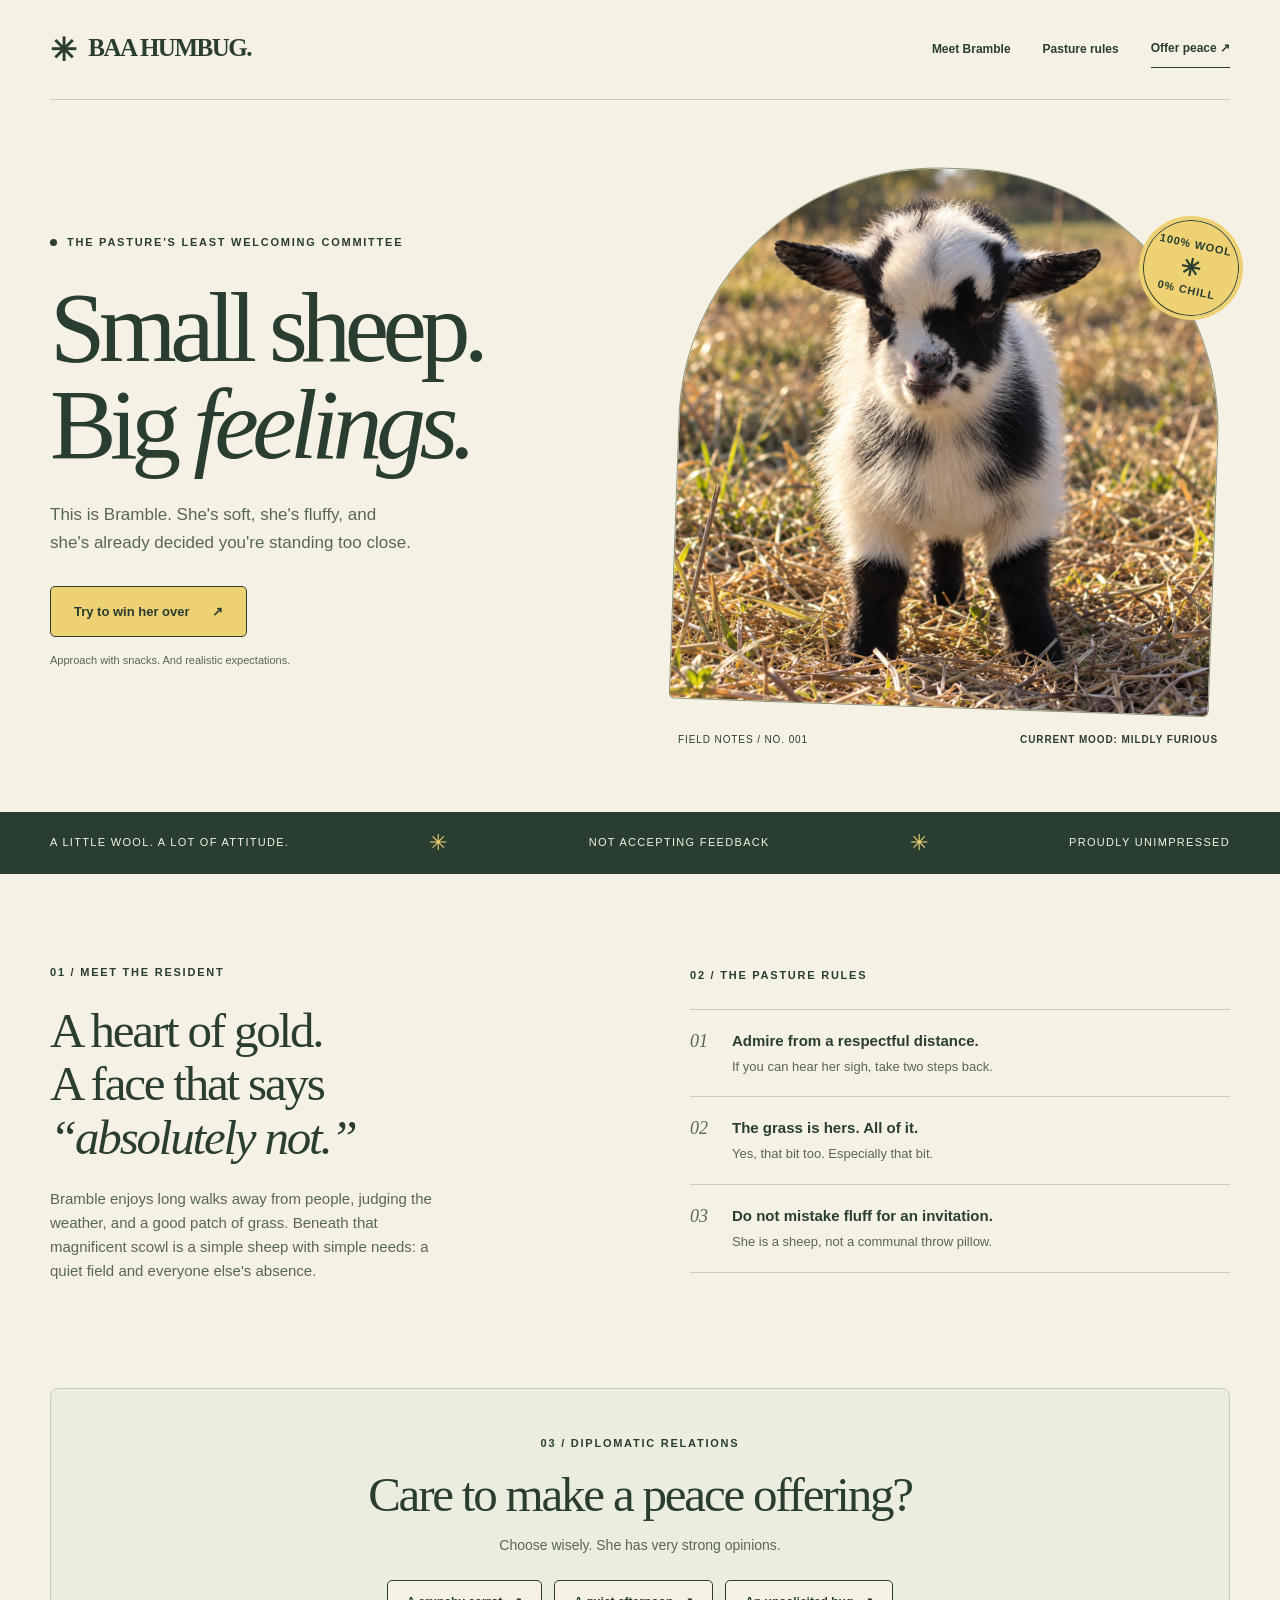
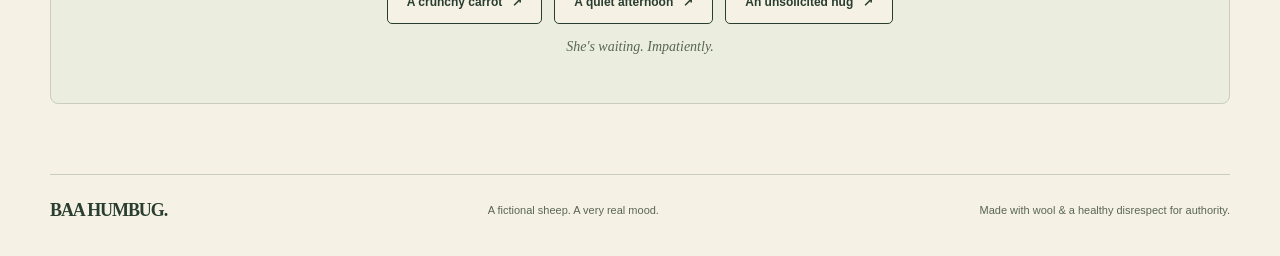
==== commit 7552dcde: "Fix Bramble copy typos" ====
--- a/index.html
+++ b/index.html
@@ -135,7 +135,7 @@
       <div class="hero-copy">
         <p class="eyebrow"><span class="dot" aria-hidden="true"></span> The pasture's least welcoming committee</p>
         <h1 id="hero-title">Small sheep.<br>Big <em>feelings.</em></h1>
-        <p class="intro">This is Bramble. Sshe's soft, she's fluffy, and she's already decided you're standing too close.</p>
+        <p class="intro">This is Bramble. She's soft, she's fluffy, and she's already decided you're standing too close.</p>
         <a class="button" href="#peace">Try to win her over <span aria-hidden="true">↗</span></a>
         <span class="hero-note">Approach with snacks. And realistic expectations.</span>
       </div>
@@ -170,7 +170,7 @@
         <button class="button" type="button" data-offering="quiet" aria-pressed="false">A quiet afternoon <span aria-hidden="true">↗</span></button>
         <button class="button" type="button" data-offering="hug" aria-pressed="false">An unsolicited hug <span aria-hidden="true">↗</span></button>
       </div>
-      <p class="reply" id="reply" role="status" aria-live="polite" aria-atomic="true">Sshe's waiting. Impatiently.</p>
+      <p class="reply" id="reply" role="status" aria-live="polite" aria-atomic="true">She's waiting. Impatiently.</p>
       <noscript><p>Bramble requires JavaScript to consider your offering. Naturally.</p></noscript>
     </section>
   </main>
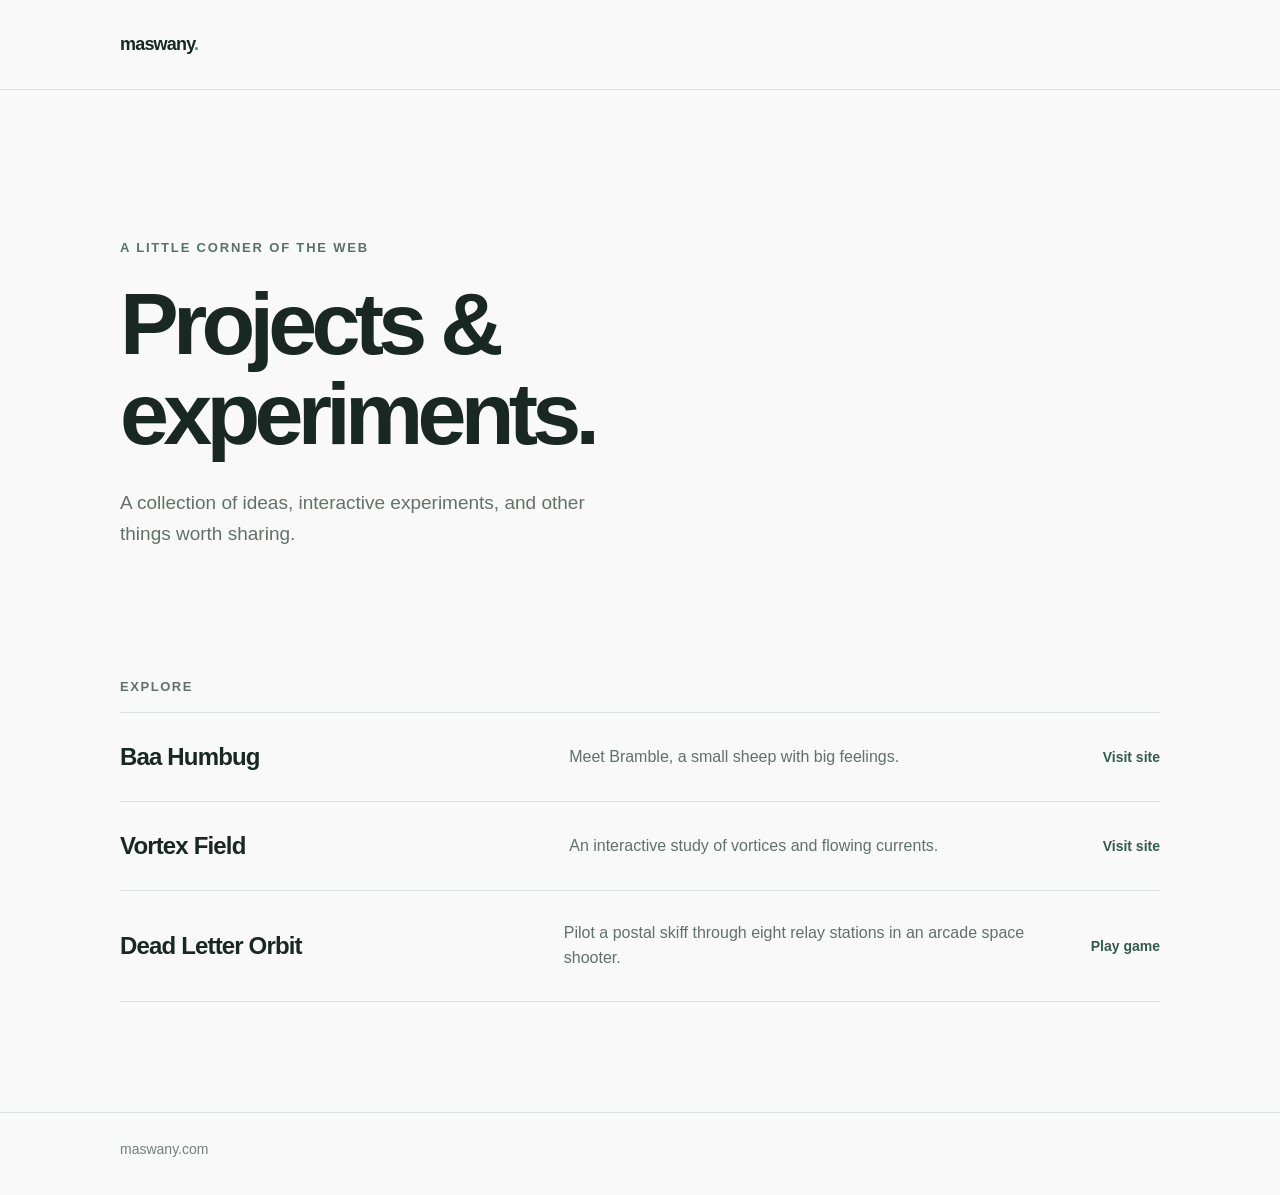
==== commit 74e02e29: "Link Dead Letter Orbit from the Maswany homepage" ====
--- a/index.html
+++ b/index.html
@@ -3,192 +3,67 @@
 <head>
   <meta charset="utf-8">
   <meta name="viewport" content="width=device-width, initial-scale=1">
-  <meta name="theme-color" content="#f5f2e5">
-  <meta name="description" content="Meet Bramble. A small sheep with big feelings, strict pasture rules, and absolutely no time for your nonsense.">
-  <title>Baa Humbug — Small sheep. Big feelings.</title>
+  <meta name="theme-color" content="#f8f9f8">
+  <meta name="description" content="A home for projects and experiments from Maswany.">
+  <title>Maswany — Projects &amp; experiments</title>
   <link rel="icon" href="data:,">
-  <script>
-    // A refresh starts at the hero, even after visiting a section link.
-    if (performance.getEntriesByType('navigation')[0]?.type === 'reload') {
-      const restoration = history.scrollRestoration;
-      history.scrollRestoration = 'manual';
-      if (location.hash) history.replaceState(history.state, '', location.pathname + location.search);
-      window.addEventListener('pageshow', () => {
-        // Finish after the browser has restored the previous viewport.
-        requestAnimationFrame(() => {
-          window.scrollTo({ top: 0, behavior: 'instant' });
-          history.scrollRestoration = restoration;
-        });
-      }, { once: true });
-    }
-  </script>
   <style>
-    :root { --paper: #f5f2e5; --ink: #293e30; --muted: #5a6655; --yellow: #eed173; --line: #c9cdb9; }
+    :root { color-scheme: light; font-family: -apple-system, BlinkMacSystemFont, "Segoe UI", sans-serif; color: #192823; background: #f8f9f8; }
     * { box-sizing: border-box; }
-    html { scroll-behavior: smooth; scroll-padding-top: 24px; }
-    body { margin: 0; background: var(--paper); color: var(--ink); font: 17px/1.6 Arial, Helvetica, sans-serif; }
-    a { color: inherit; text-decoration: none; }
-    a, button { -webkit-tap-highlight-color: transparent; }
-    a:focus-visible, button:focus-visible { outline: 3px solid var(--ink); outline-offset: 6px; }
-    ::selection { background: var(--yellow); color: var(--ink); }
-    .wrap { width: min(1180px, calc(100% - 80px)); margin-inline: auto; }
-    .eyebrow { margin: 0; font-size: 11px; font-weight: 700; letter-spacing: .16em; text-transform: uppercase; }
-    .skip { position: absolute; top: -100px; left: 16px; padding: 12px; background: var(--yellow); z-index: 10; }
-    .skip:focus { top: 12px; }
-    header { display: flex; align-items: center; justify-content: space-between; gap: 24px; min-height: 100px; border-bottom: 1px solid var(--line); }
-    .brand { font: bold 25px Georgia, 'Times New Roman', serif; letter-spacing: -.06em; }
-    .brand span { display: inline-block; margin-right: 8px; font-size: 32px; vertical-align: middle; }
-    nav { display: flex; align-items: center; gap: 32px; font-size: 12px; font-weight: 700; }
-    nav a { padding-block: 8px; }
-    nav a:hover { text-decoration: underline; text-underline-offset: 5px; }
-    .nav-cta { border-bottom: 1px solid var(--ink); }
-    .hero { display: grid; grid-template-columns: 1fr 1fr; align-items: center; gap: 52px; padding-block: 68px 64px; }
-    .hero-copy { padding-bottom: 12px; }
-    .hero .eyebrow { display: flex; align-items: center; gap: 10px; }
-    .dot { width: 7px; height: 7px; display: inline-block; background: var(--ink); border-radius: 50%; }
-    h1 { font: normal clamp(64px, 7.8vw, 105px)/.97 Georgia, 'Times New Roman', serif; letter-spacing: -.065em; margin: 28px 0; }
-    h1 em { font-weight: normal; }
-    .intro { max-width: 370px; margin: 0 0 30px; color: var(--muted); font-size: 17px; }
-    .button { display: inline-flex; align-items: center; justify-content: center; gap: 22px; padding: 15px 23px; border: 1px solid var(--ink); border-radius: 5px; background: var(--yellow); color: var(--ink); font: bold 13px/1.5 Arial, sans-serif; cursor: pointer; transition: transform .2s, box-shadow .2s, background .2s; }
-    .button:hover { transform: translateY(-3px); box-shadow: 3px 4px 0 var(--ink); }
-    .hero-note { display: block; margin-top: 15px; font-size: 11px; color: var(--muted); }
-    .portrait { position: relative; margin: 0; padding: 0 12px; }
-    .portrait img { display: block; width: 100%; height: auto; border-radius: 48% 48% 6px 6px; border: 1px solid #899477; transform: rotate(2deg); }
-    .stamp { position: absolute; top: 9%; right: -9px; width: 96px; height: 96px; display: flex; flex-direction: column; justify-content: center; align-items: center; border: 1px solid var(--ink); outline: 4px solid var(--yellow); border-radius: 50%; background: var(--yellow); transform: rotate(12deg); font-size: 11px; font-weight: 700; line-height: 1.8; letter-spacing: .08em; }
-    .stamp span { font-size: 24px; line-height: 1.1; }
-    figcaption { display: flex; align-items: center; justify-content: space-between; gap: 12px; margin-top: 24px; font-size: 10px; letter-spacing: .09em; text-transform: uppercase; }
-    figcaption strong { font-size: 10px; }
-    .ribbon { background: var(--ink); color: var(--paper); padding-block: 20px; }
-    .ribbon .wrap { display: flex; align-items: center; justify-content: space-between; gap: 20px; font-size: 11px; letter-spacing: .12em; text-transform: uppercase; }
-    .ribbon b { color: var(--yellow); font-size: 22px; font-weight: normal; line-height: 1; }
-    .about { display: grid; grid-template-columns: 1fr 1fr; gap: 100px; padding-block: 90px; }
-    h2 { font: normal clamp(34px, 4vw, 49px)/1.1 Georgia, 'Times New Roman', serif; letter-spacing: -.045em; margin: 22px 0; }
-    .about-copy > p:last-child { max-width: 390px; color: var(--muted); font-size: 15px; }
-    .rules { padding-top: 3px; }
-    .rules > .eyebrow { margin-bottom: 24px; }
-    .rule { display: grid; grid-template-columns: 30px 1fr; column-gap: 12px; padding: 19px 0; border-top: 1px solid var(--line); }
-    .rule:last-child { border-bottom: 1px solid var(--line); }
-    .rule-number { font: italic 18px Georgia, serif; color: var(--muted); padding-top: 2px; }
-    h3 { margin: 0 0 4px; font-size: 15px; }
-    .rule p { margin: 0; font-size: 13px; color: var(--muted); }
-    .peace { padding: 46px 40px 34px; margin-bottom: 70px; border: 1px solid var(--line); border-radius: 8px; text-align: center; background: #ebeede; }
-    .peace h2 { margin-block: 15px 12px; }
-    .peace > p:not(.eyebrow) { color: var(--muted); font-size: 14px; margin-top: 0; }
-    .offerings { display: flex; justify-content: center; flex-wrap: wrap; gap: 12px; margin-top: 24px; }
-    .offerings .button { background: var(--paper); padding: 12px 19px; font-size: 12px; gap: 10px; }
-    .offerings .button[aria-pressed="true"] { background: var(--yellow); box-shadow: 2px 3px 0 var(--ink); }
-    .reply { min-height: 3.2em; display: grid; place-items: center; margin: 23px auto 0; max-width: 600px; font: italic 19px/1.5 Georgia, serif; }
-    footer { display: flex; justify-content: space-between; align-items: center; gap: 20px; padding-block: 25px 35px; border-top: 1px solid var(--line); font-size: 11px; color: var(--muted); }
-    footer .brand { color: var(--ink); font-size: 18px; }
-    @media (min-width: 1400px) { .hero { padding-block: 80px; } }
-    @media (max-width: 850px) {
-      .wrap { width: calc(100% - 48px); }
-      header { min-height: 80px; }
-      nav { gap: 20px; }
-      .hero { gap: 30px; padding-block: 50px; }
-      h1 { font-size: 70px; }
-      .stamp { width: 76px; height: 76px; font-size: 9px; right: 0; }
-      .about { gap: 40px; padding-block: 65px; }
-      .ribbon .wrap { font-size: 9px; letter-spacing: .06em; gap: 12px; }
-    }
-    @media (max-width: 620px) {
+    body { margin: 0; }
+    .wrap { width: min(1040px, calc(100% - 64px)); margin: 0 auto; }
+    header { padding: 34px 0; border-bottom: 1px solid #dce2df; }
+    .brand { color: inherit; text-decoration: none; font-size: 18px; font-weight: 750; letter-spacing: -.045em; }
+    .brand span { color: #638879; }
+    main { padding: clamp(80px, 13vw, 150px) 0 110px; }
+    .eyebrow { margin: 0 0 24px; color: #557468; font-size: 13px; font-weight: 700; letter-spacing: .14em; text-transform: uppercase; }
+    h1 { max-width: 780px; margin: 0; font-size: clamp(48px, 8vw, 88px); font-weight: 600; letter-spacing: -.065em; line-height: 1.02; }
+    .intro { max-width: 490px; margin: 28px 0 0; color: #62716a; font-size: 19px; line-height: 1.65; }
+    .projects { margin-top: clamp(80px, 11vw, 130px); }
+    .section-label { margin: 0 0 18px; color: #62716a; font-size: 13px; font-weight: 700; letter-spacing: .12em; text-transform: uppercase; }
+    .project { display: grid; grid-template-columns: 1fr 1.2fr auto; align-items: center; gap: 28px; padding: 30px 0; border-top: 1px solid #dce2df; color: inherit; text-decoration: none; }
+    .project:last-child { border-bottom: 1px solid #dce2df; }
+    .project h2 { margin: 0; font-size: 24px; font-weight: 600; letter-spacing: -.035em; }
+    .project p { margin: 0; color: #62716a; line-height: 1.55; }
+    .visit { color: #315c4c; font-size: 14px; font-weight: 650; white-space: nowrap; }
+    .project:hover h2, .project:hover .visit { text-decoration: underline; text-underline-offset: 5px; }
+    a:focus-visible { outline: 3px solid #557e6e; outline-offset: 5px; }
+    footer { padding: 28px 0 38px; border-top: 1px solid #dce2df; color: #74817b; font-size: 14px; }
+    @media (max-width: 650px) {
       .wrap { width: calc(100% - 40px); }
-      header { gap: 12px; }
-      .brand { font-size: 21px; }
-      .brand span { font-size: 25px; margin-right: 4px; }
-      nav a:not(.nav-cta) { display: none; }
-      nav { font-size: 11px; }
-      .hero { grid-template-columns: 1fr; gap: 38px; padding-block: 40px 36px; }
-      h1 { font-size: clamp(62px, 15vw, 86px); margin-block: 24px; }
-      .hero-copy { padding-bottom: 0; }
-      .intro { max-width: 360px; font-size: 16px; }
-      .portrait { max-width: 440px; width: 100%; margin-inline: auto; padding-inline: 9px; }
-      .stamp { width: 86px; height: 86px; font-size: 10px; }
-      .ribbon .wrap { justify-content: center; flex-wrap: wrap; gap: 10px 16px; }
-      .ribbon .last, .ribbon b:last-of-type { display: none; }
-      .about { grid-template-columns: 1fr; padding-block: 52px; gap: 32px; }
-      .peace { padding: 32px 18px 22px; margin-bottom: 42px; }
-      .peace h2 { font-size: 35px; }
-      .offerings { gap: 10px; }
-      .reply { font-size: 18px; min-height: 5em; }
-      footer { align-items: flex-start; flex-direction: column; gap: 8px; }
-    }
-    @media (prefers-reduced-motion: reduce) {
-      html { scroll-behavior: auto; }
-      .button { transition: none; }
-      .button:hover { transform: none; }
+      header { padding: 25px 0; }
+      main { padding: 80px 0; }
+      .project { grid-template-columns: 1fr auto; gap: 8px 20px; padding: 25px 0; }
+      .project p { grid-column: 1 / -1; grid-row: 2; }
+      .visit { grid-column: 2; grid-row: 1; }
     }
   </style>
 </head>
 <body>
-  <a href="#main" class="skip">Skip to content</a>
-  <header class="wrap">
-    <a class="brand" href="#" aria-label="Baa Humbug home"><span aria-hidden="true">✳</span> BAA HUMBUG.</a>
-    <nav aria-label="Main navigation">
-      <a href="#about">Meet Bramble</a>
-      <a href="#rules">Pasture rules</a>
-      <a class="nav-cta" href="#peace">Offer peace <span aria-hidden="true">↗</span></a>
-    </nav>
-  </header>
-  <main id="main">
-    <section class="hero wrap" aria-labelledby="hero-title">
-      <div class="hero-copy">
-        <p class="eyebrow"><span class="dot" aria-hidden="true"></span> The pasture's least welcoming committee</p>
-        <h1 id="hero-title">Small sheep.<br>Big <em>feelings.</em></h1>
-        <p class="intro">This is Bramble. She's soft, she's fluffy, and she's already decided you're standing too close.</p>
-        <a class="button" href="#peace">Try to win her over <span aria-hidden="true">↗</span></a>
-        <span class="hero-note">Approach with snacks. And realistic expectations.</span>
-      </div>
-      <figure class="portrait">
-        <img src="assets/bramble-realistic.png" width="1254" height="1254" alt="A photorealistic young black-and-white sheep with a broad white forehead, dark eye patches, sideways ears, and a stern expression, standing in sunlit straw." fetchpriority="high">
-        <div class="stamp" aria-label="100 percent wool, zero percent chill">100% WOOL<span aria-hidden="true">✳</span>0% CHILL</div>
-        <figcaption><span>Field notes / No. 001</span><strong>Current mood: mildly furious</strong></figcaption>
-      </figure>
-    </section>
-    <div class="ribbon" aria-label="All wool. No chill. Proudly unimpressed.">
-      <div class="wrap" aria-hidden="true"><span>A little wool. A lot of attitude.</span><b>✳</b><span>Not accepting feedback</span><b>✳</b><span class="last">Proudly unimpressed</span></div>
-    </div>
-    <section class="about wrap" id="about" aria-labelledby="about-title">
-      <div class="about-copy">
-        <p class="eyebrow">01 / Meet the resident</p>
-        <h2 id="about-title">A heart of gold.<br>A face that says<br><em>“absolutely not.”</em></h2>
-        <p>Bramble enjoys long walks away from people, judging the weather, and a good patch of grass. Beneath that magnificent scowl is a simple sheep with simple needs: a quiet field and everyone else's absence.</p>
-      </div>
-      <div class="rules" id="rules">
-        <h3 class="eyebrow">02 / The pasture rules</h3>
-        <div class="rule"><span class="rule-number" aria-hidden="true">01</span><div><h3>Admire from a respectful distance.</h3><p>If you can hear her sigh, take two steps back.</p></div></div>
-        <div class="rule"><span class="rule-number" aria-hidden="true">02</span><div><h3>The grass is hers. All of it.</h3><p>Yes, that bit too. Especially that bit.</p></div></div>
-        <div class="rule"><span class="rule-number" aria-hidden="true">03</span><div><h3>Do not mistake fluff for an invitation.</h3><p>She is a sheep, not a communal throw pillow.</p></div></div>
-      </div>
-    </section>
-    <section class="peace wrap" id="peace" aria-labelledby="peace-title">
-      <p class="eyebrow">03 / Diplomatic relations</p>
-      <h2 id="peace-title">Care to make a peace offering?</h2>
-      <p>Choose wisely. She has very strong opinions.</p>
-      <div class="offerings" role="group" aria-label="Choose a peace offering">
-        <button class="button" type="button" data-offering="carrot" aria-pressed="false">A crunchy carrot <span aria-hidden="true">↗</span></button>
-        <button class="button" type="button" data-offering="quiet" aria-pressed="false">A quiet afternoon <span aria-hidden="true">↗</span></button>
-        <button class="button" type="button" data-offering="hug" aria-pressed="false">An unsolicited hug <span aria-hidden="true">↗</span></button>
-      </div>
-      <p class="reply" id="reply" role="status" aria-live="polite" aria-atomic="true">She's waiting. Impatiently.</p>
-      <noscript><p>Bramble requires JavaScript to consider your offering. Naturally.</p></noscript>
+  <header><div class="wrap"><a class="brand" href="/">maswany<span>.</span></a></div></header>
+  <main class="wrap">
+    <p class="eyebrow">A little corner of the web</p>
+    <h1>Projects &amp;<br>experiments.</h1>
+    <p class="intro">A collection of ideas, interactive experiments, and other things worth sharing.</p>
+    <section class="projects" aria-labelledby="projects-heading">
+      <h2 class="section-label" id="projects-heading">Explore</h2>
+      <a class="project" href="https://sheep.maswany.com/">
+        <h2>Baa Humbug</h2>
+        <p>Meet Bramble, a small sheep with big feelings.</p>
+        <span class="visit">Visit site</span>
+      </a>
+      <a class="project" href="https://vortex.maswany.com/">
+        <h2>Vortex Field</h2>
+        <p>An interactive study of vortices and flowing currents.</p>
+        <span class="visit">Visit site</span>
+      </a>
+      <a class="project" href="https://shooter.maswany.com/">
+        <h2>Dead Letter Orbit</h2>
+        <p>Pilot a postal skiff through eight relay stations in an arcade space shooter.</p>
+        <span class="visit">Play game</span>
+      </a>
     </section>
   </main>
-  <footer class="wrap"><a class="brand" href="#">BAA HUMBUG.</a><span>A fictional sheep. A very real mood.</span><span>Made with wool &amp; a healthy disrespect for authority.</span></footer>
-  <script>
-    const replies = {
-      carrot: 'The carrot is accepted. Your presence remains under review.',
-      quiet: 'Finally. Someone who understands her. You may leave now.',
-      hug: 'Absolutely not. Diplomatic relations have been suspended.'
-    };
-    const buttons = document.querySelectorAll('[data-offering]');
-    const reply = document.getElementById('reply');
-    buttons.forEach(button => {
-      button.addEventListener('click', () => {
-        buttons.forEach(option => option.setAttribute('aria-pressed', String(option === button)));
-        reply.textContent = replies[button.dataset.offering];
-      });
-    });
-  </script>
+  <footer><div class="wrap">maswany.com</div></footer>
 </body>
 </html>
